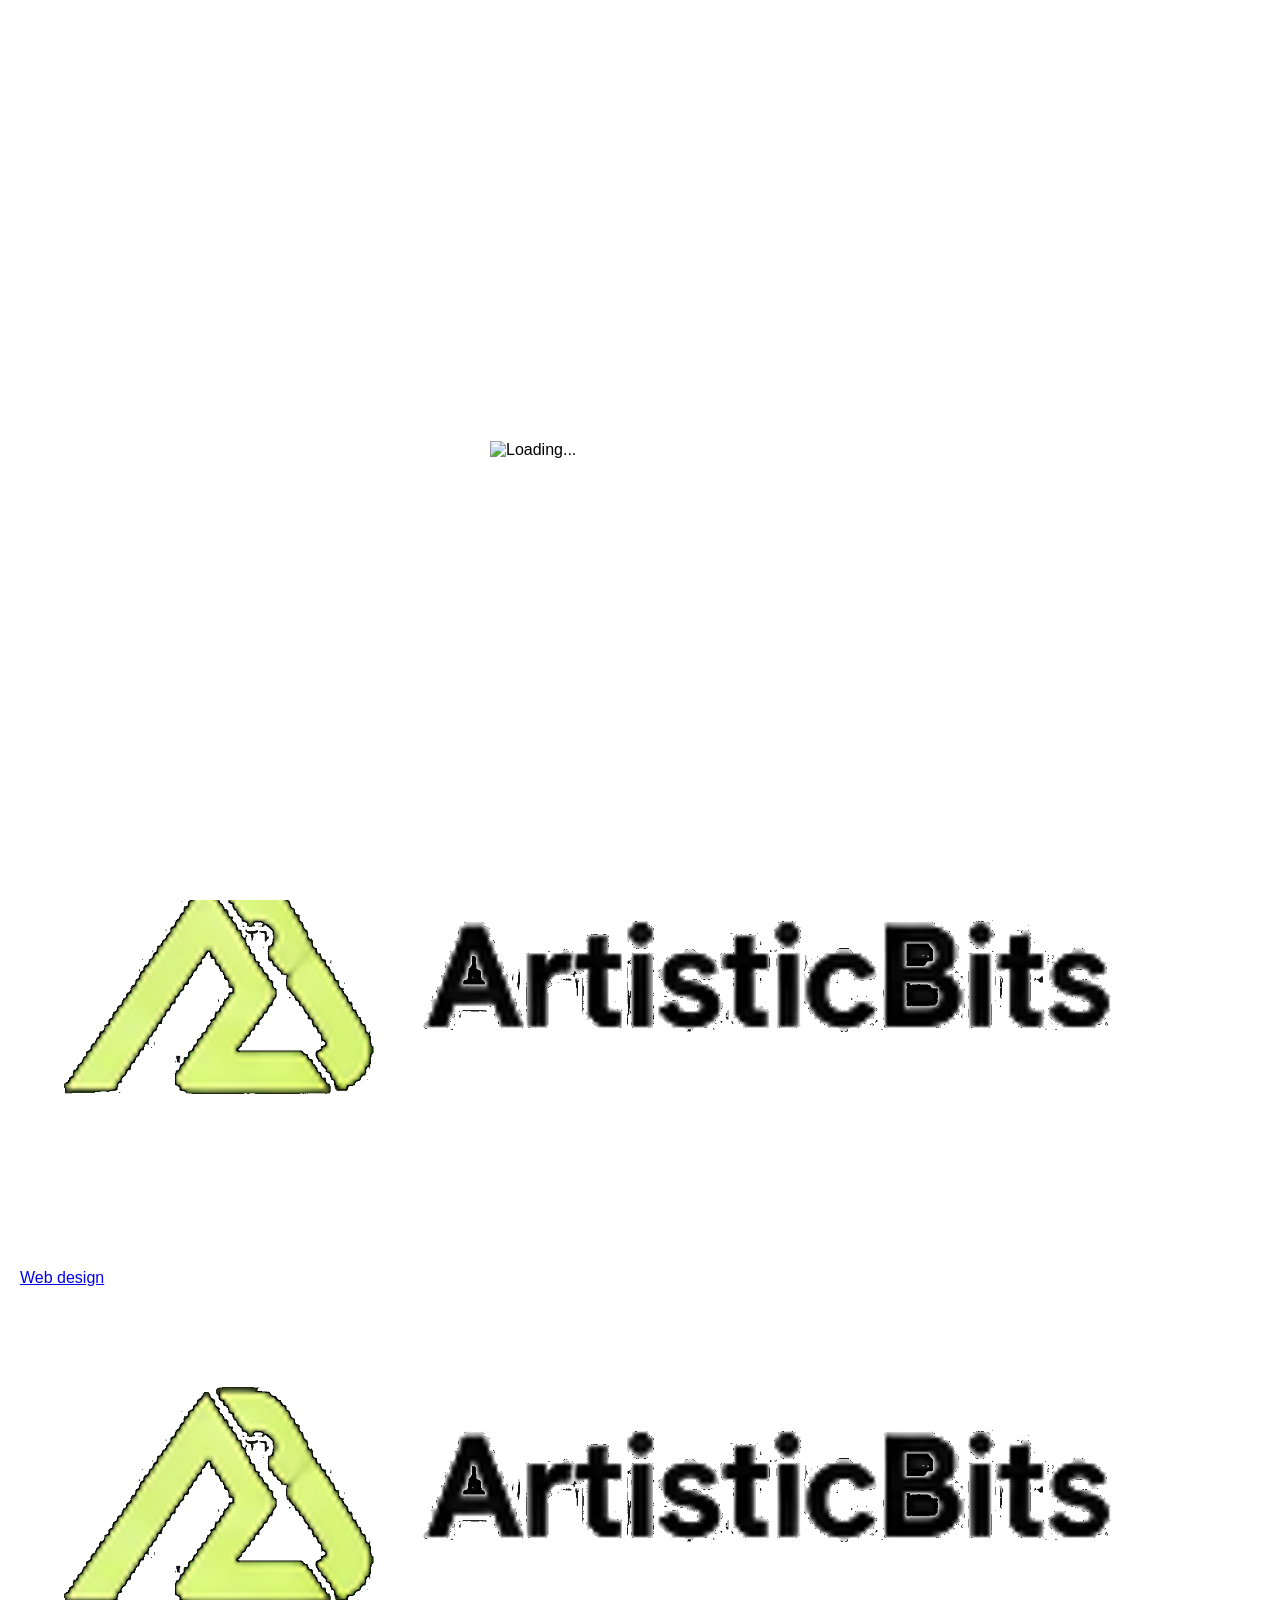
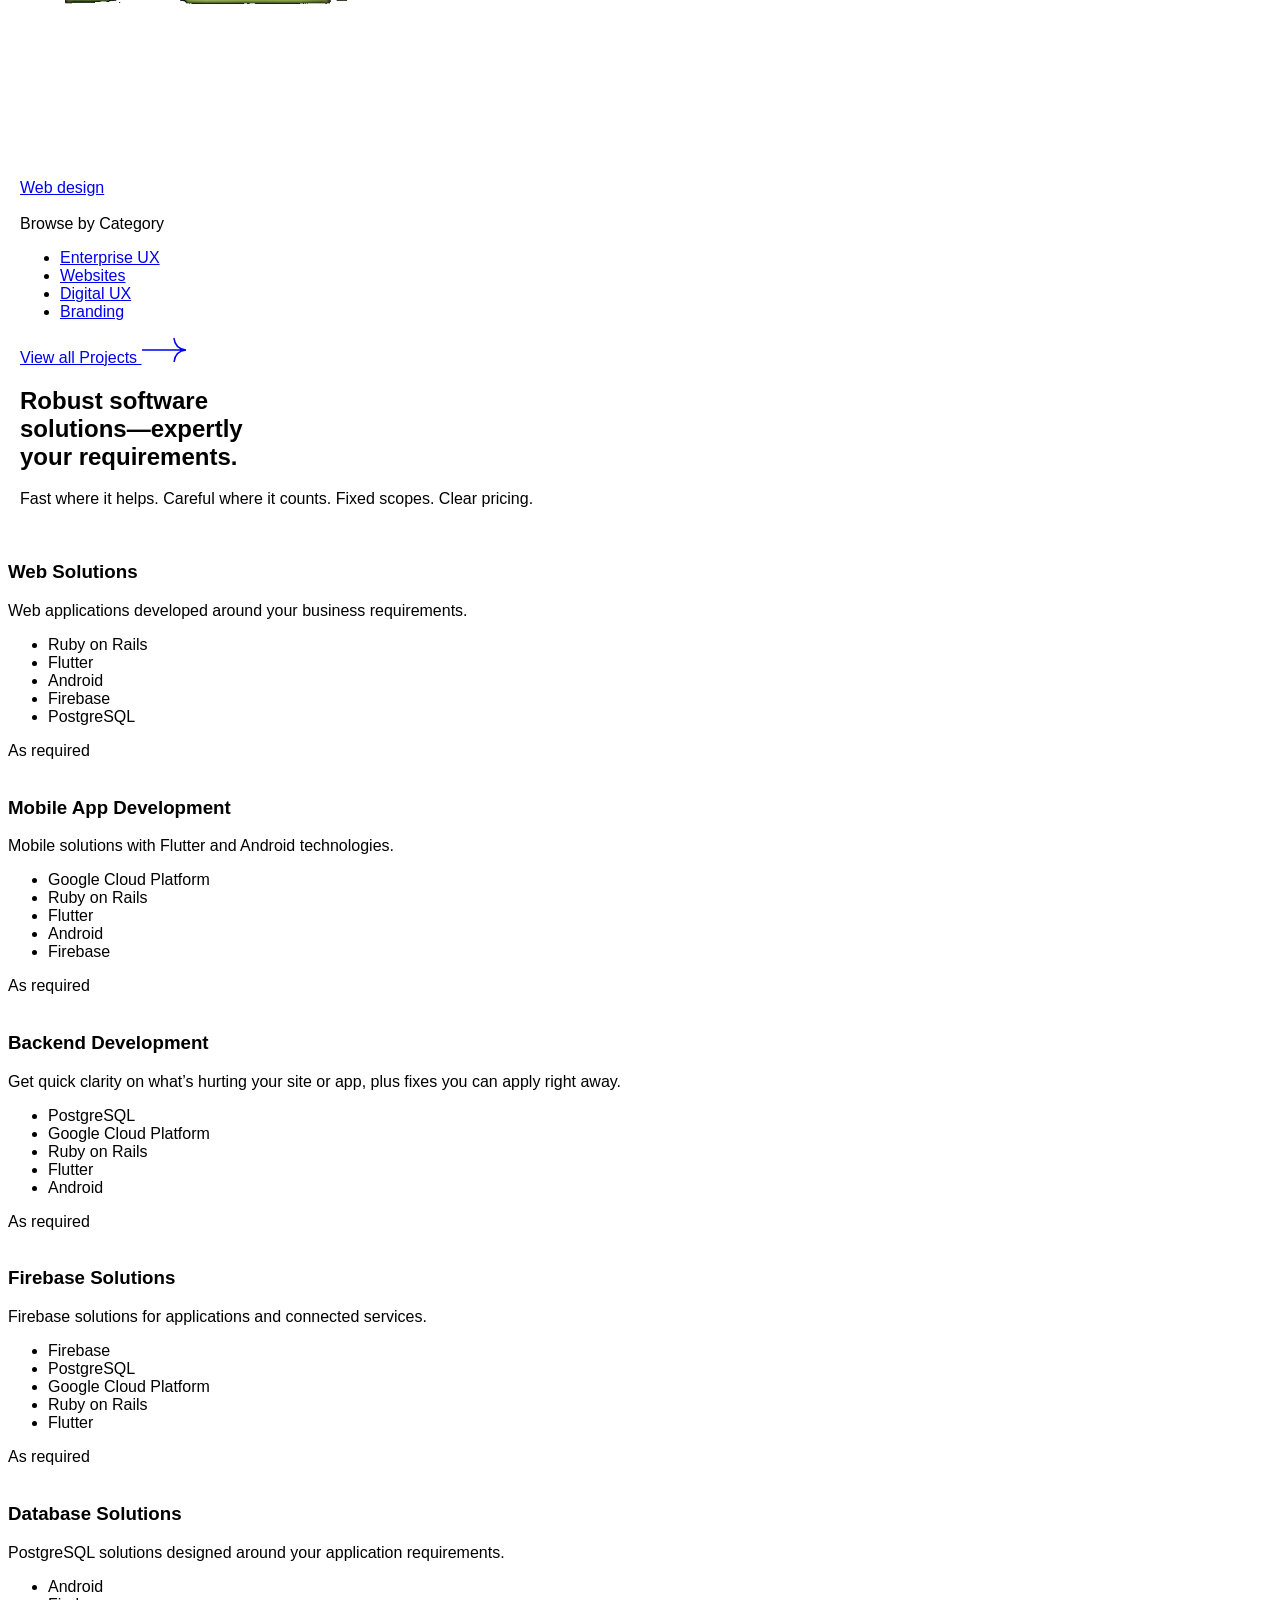
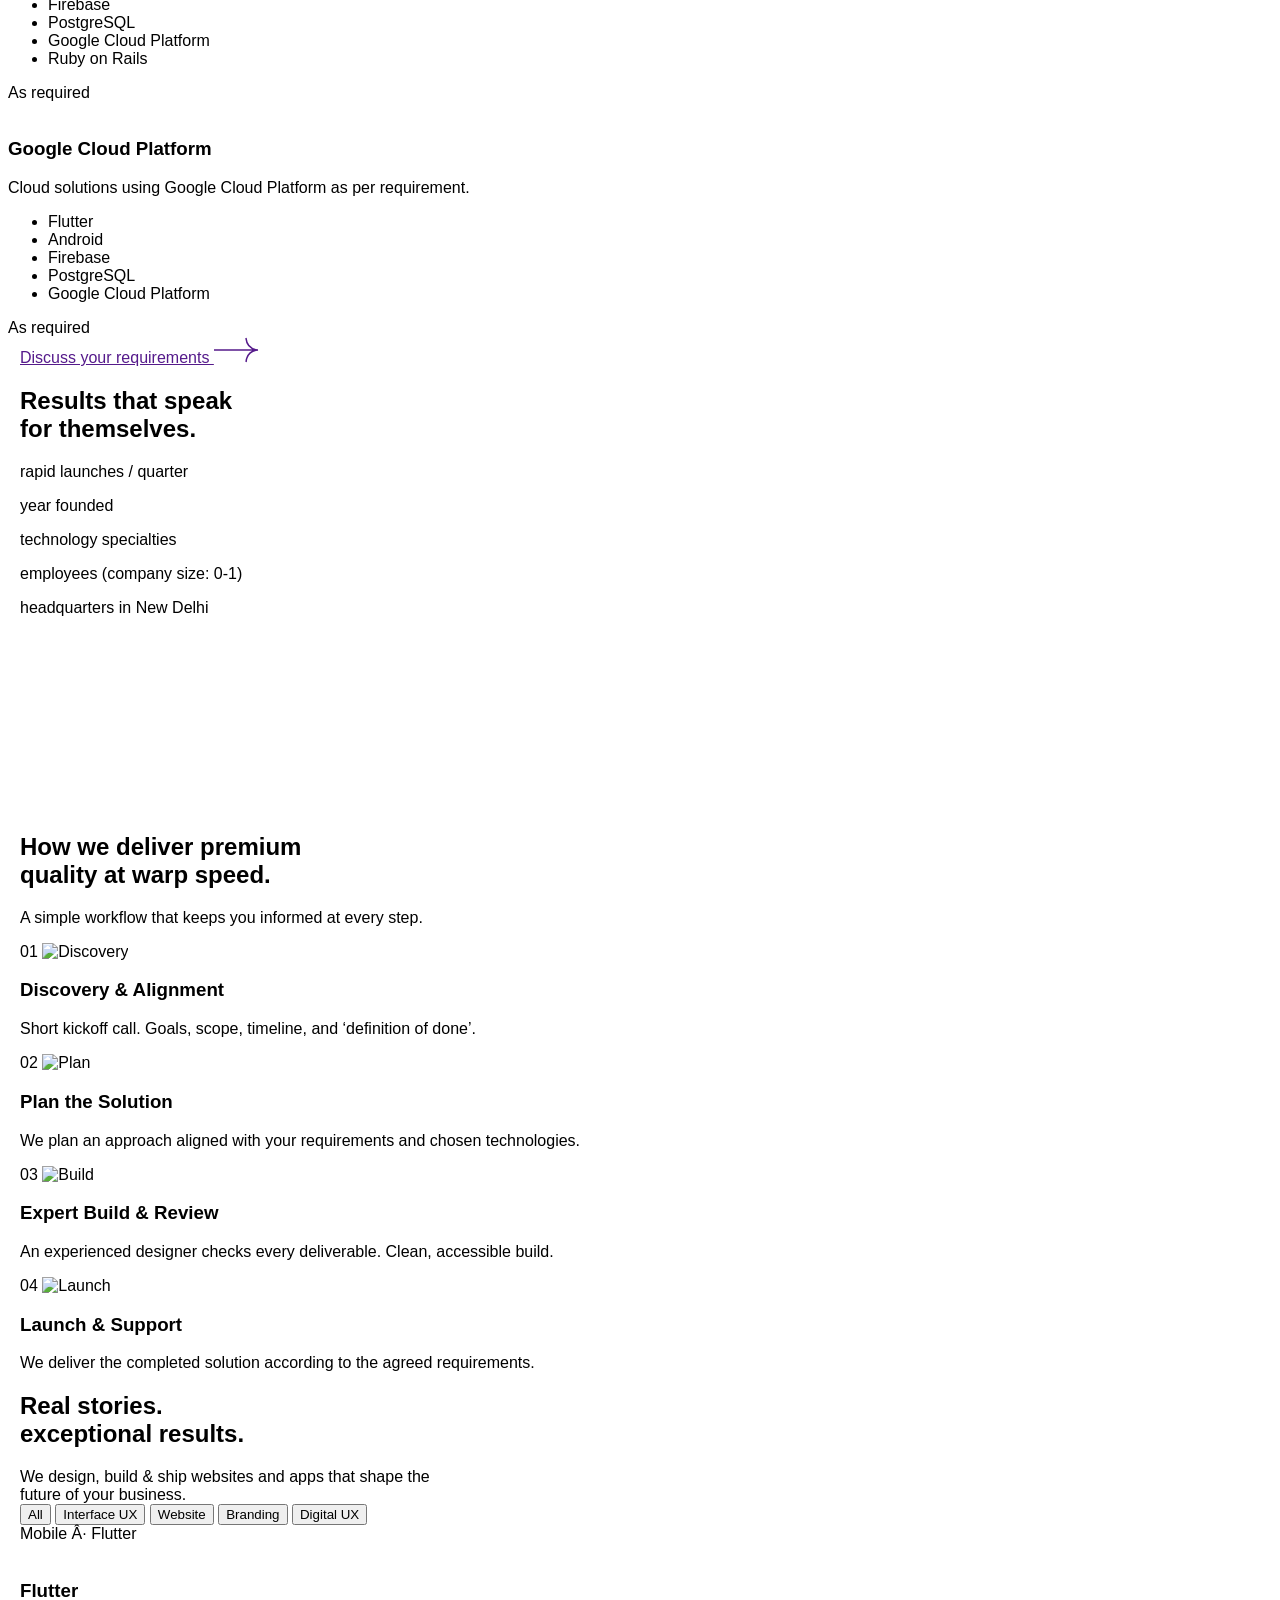
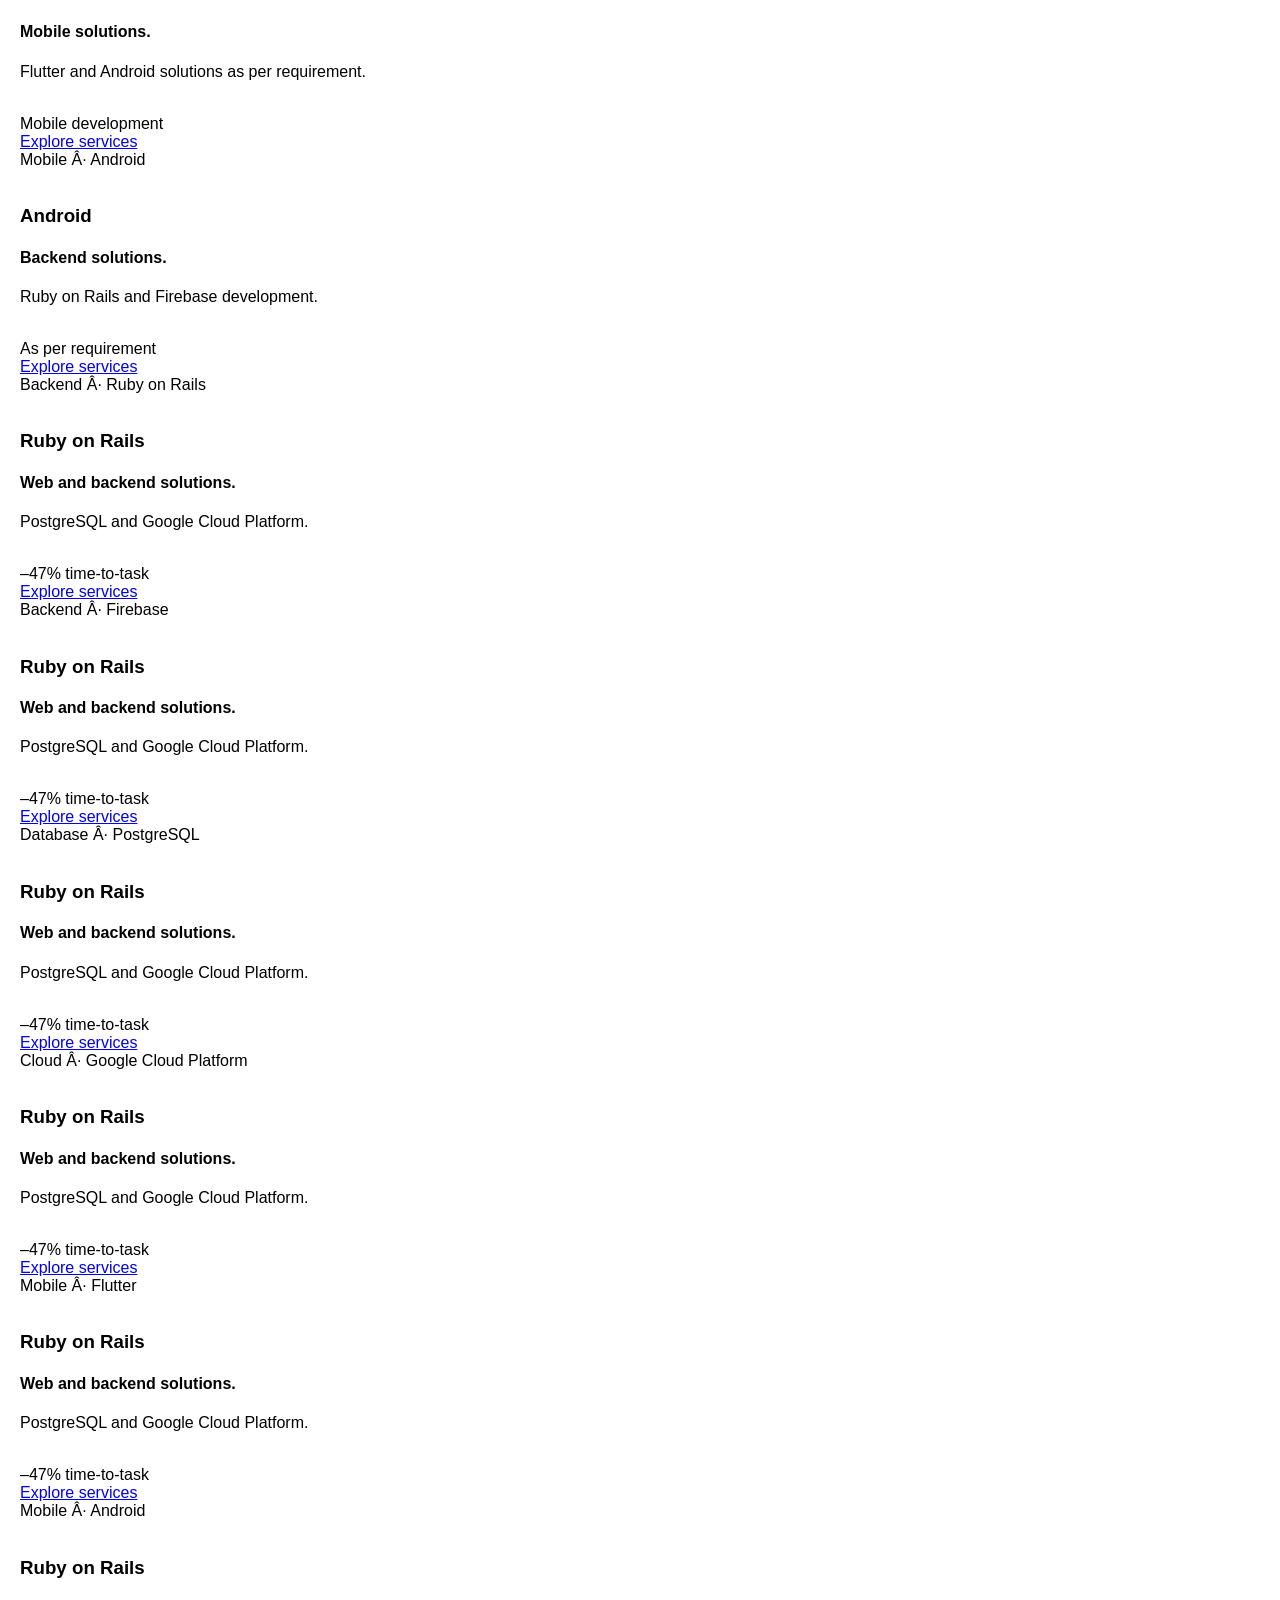
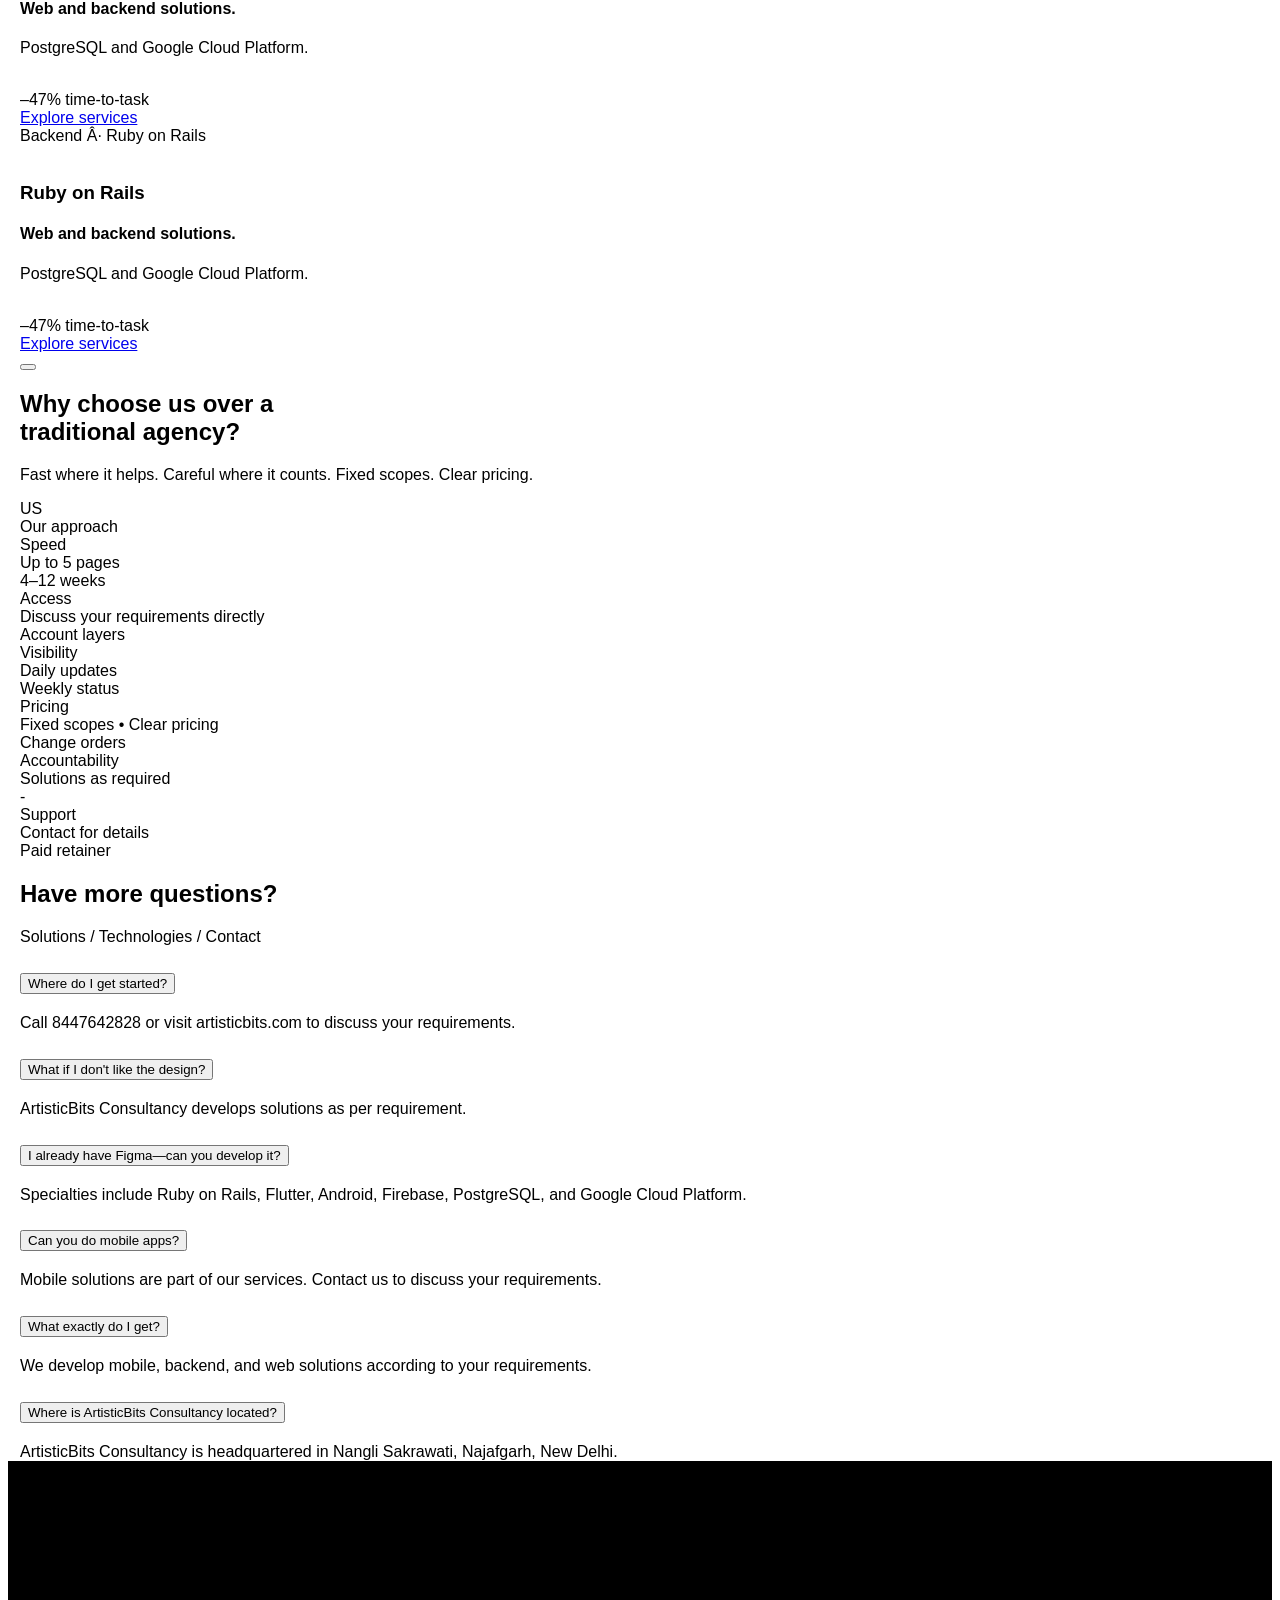
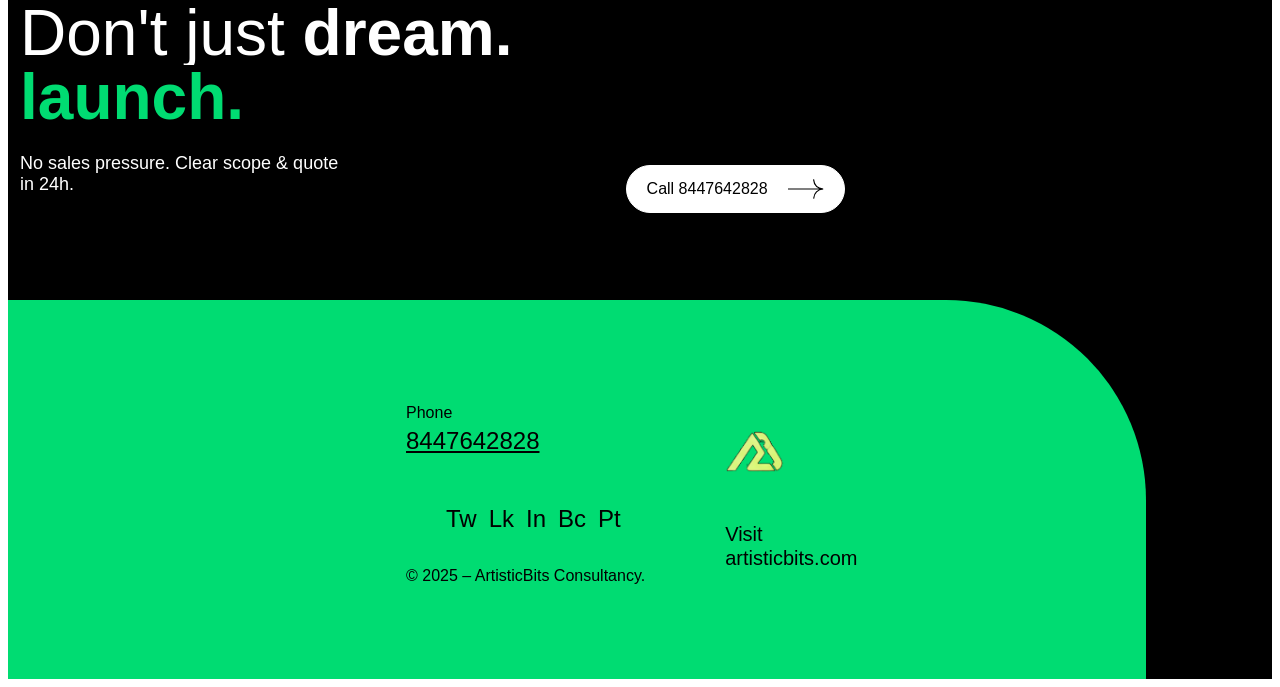
==== index.html @ 9a3ed8ca "Adapt site for ArtisticBits Consultancy" ====
<!doctype html>
<html lang="en">

<head>
    <meta charset="UTF-8">
    <meta http-equiv="X-UA-Compatible" content="IE=edge">
    <meta name="viewport" content="width=device-width, initial-scale=1.0">

    <title>ArtisticBits Consultancy</title>
    <link rel="icon" type="image/png" href="./assets/images/artisticbits-logo-transparent.png">

    <!-- Primary Meta Tags -->
    <meta name="title" content="ArtisticBits Consultancy">
    <meta name="description"
        content="ArtisticBits Consultancy develops mobile, backend, and web solutions as per requirement.">
    <meta name="keywords"
        content="ArtisticBits Consultancy, software development, Ruby on Rails, Flutter, Android, Firebase, PostgreSQL, Google Cloud Platform">
    <meta name="author" content="ArtisticBits Consultancy">
    <meta name="robots" content="index, follow">
    <meta name="language" content="English">

    <!-- Open Graph / Facebook -->
    <meta property="og:type" content="website">
    <!-- <meta property="og:url" content="https://artisticbits.com/"> -->
    <meta property="og:title" content="ArtisticBits Consultancy">
    <meta property="og:description"
        content="Mobile, backend, and web solutions as per requirement.">
    <!-- <meta property="og:image" content="https://artisticbits.com/og-image.jpg"> -->

    <!-- Twitter -->
    <meta property="twitter:card" content="summary_large_image">
    <!-- <meta property="twitter:url" content="https://artisticbits.com/"> -->
    <meta property="twitter:title" content="ArtisticBits Consultancy">
    <meta property="twitter:description"
        content="Mobile, backend, and web solutions as per requirement.">
    <!-- <meta property="twitter:image" content="https://artisticbits.com/og-image.jpg"> -->

    <!-- Favicon & Apple Touch Icon -->
    <link rel="apple-touch-icon" sizes="180x180" href="./assets/images/artisticbits-logo-transparent.png">

    <link rel="stylesheet" href="./assets/styles/bootstrap.min.css">
    <link rel="stylesheet" href="./assets/styles/owl.carousel.min.css">
    <link rel="stylesheet" href="./assets/styles/owl.theme.default.min.css">
    <link rel="stylesheet" href="./assets/styles/clash-grotesk.css">
    <link rel="stylesheet" href="./assets/styles/reset.css">
    <link rel="stylesheet" href="./assets/styles/layout.css">
    <link rel="stylesheet" href="./assets//styles/aos.css" />
    <link rel="stylesheet" href="./assets/styles/index.css">
</head>

<body class="index">
    <header class="site-header light-header">
        <nav class="navbar navbar-expand-lg">
            <div class="container">
                <a class="navbar-brand" href="./index.html">
                    <img src="./assets/images/artisticbits-logo-transparent.png" alt="ArtisticBits Consultancy" width="139" height="56" style="object-fit:contain;" />
                </a>
                <button class="navbar-toggler collapsed" type="button" data-bs-toggle="collapse"
                    data-bs-target="#navbarNav" aria-controls="navbarNav" aria-expanded="false"
                    aria-label="Toggle navigation">
                    <span></span>
                    <span></span>
                    <span></span>
                </button>
                <div class="collapse navbar-collapse justify-content-end" id="navbarNav">
                    <div>
                        <ul class="navbar-nav me-lg-3">
                            <li class="nav-item"><a class="nav-link" href="#work">Work</a></li>
                            <li class="nav-item"><a class="nav-link" href="#services">Services</a></li>
                            <li class="nav-item"><a class="nav-link" href="#process">Process</a></li>
                            <li class="nav-item"><a class="nav-link" href="#stories">Stories</a></li>
                            <li class="nav-item"><a class="nav-link" href="#connect">Connect</a></li>
                        </ul>
                        <a href="tel:8447642828" class="book-btn">Call 8447642828
                            intro</a>
                    </div>
                </div>
            </div>
        </nav>
    </header>
    <main>
        <section class="hero-section" data-theme="light">
            <div class="container">
                <div class="hero-wrapper">
                    <div class="hero-img">
                        <img src="./assets/images/hero-banner-img.svg" alt="">
                    </div>
                    <div class="hero-content">
                        <h1 class="hero-title">
                            <div class="hero-title-top-wrapper">
                                <div class="hero-title-top" data-aos="fade-up" data-aos-delay="0">Build your</div>
                            </div>
                            <div class="hero-title-middle-wrapper">
                                <div class="hero-title-middle" data-aos="fade-up" data-aos-delay="10">next digital solution—
                                </div>
                            </div>
                            <div class="hero-title-bottom-wrapper">
                                <div class="hero-title-bottom" data-aos="fade-up" data-aos-delay="20">with ArtisticBits.</div>
                            </div>
                        </h1>
                        <div class="hero-sub-content">
                            <p class="hero-description" data-aos="fade-up" data-aos-delay="30">We develop robust mobile, backend, and web solutions as per requirement.</p>
                            <div class="link-wrapper" data-aos="fade-up" data-aos-delay="40">
                                <a href="tel:8447642828" class="link-button">
                                    Call 8447642828
                                    <svg width="45" height="26" viewBox="0 0 45 26" fill="none"
                                        xmlns="http://www.w3.org/2000/svg">
                                        <path
                                            d="M0 13H44C32.3592 14.1892 32.1243 24.7405 32.0388 25M31.932 1C32.0175 1.25946 32.2524 11.8108 43.8932 13"
                                            stroke="currentColor" stroke-width="1.5" />
                                    </svg>
                                </a>
                                <a href="" class="link">Get a free UX audit</a>
                            </div>
                            <div class="detail-wrapper" data-aos="fade-up">Mobile solutions / Backend systems / Web applications</div>
                        </div>
                    </div>
                </div>
            </div>
        </section>
        <section class="project-wrapper-section" id="work" data-theme="dark">
            <div class="project-section">
                <div class="container">
                    <div class="project-title">
                        <div class="project-title-top-wrapper">
                            <div class="project-title-top" data-aos="fade-up" data-aos-delay="0">Explore our solutions/*
                            </div>
                        </div>
                    </div>
                    <div class="project-description">
                        <div class="project-description-wrapper">
                            <div class="project-description-top" data-aos="fade-up" data-aos-delay="20">Step into our
                                world of intuitive design<br /> and smart interactions</div>
                        </div>
                    </div>
                </div>
            </div>
            <div class="project-container-section">
                <div class="container">
                    <div class="portfolio-section">
                        <div class="portfolio-carousel">
                            <div class="portfolio-item">
                                <a href="hybiz.html" class="portfolio-link">
                                    <div class="item-header">
                                        <div class="item-logo">
                                            <img alt="" src="./assets/images/artisticbits-logo-transparent.png" />
                                        </div>
                                        <!-- <div class="description">Lorem Ipsum is simply dummy text of the printing and typesetting industry. Lorem Ipsum has been the industry's standard dummy text ever since the 1500s</div> -->
                                        <div class="item-type">
                                            <span>Web design</span>
                                        </div>
                                    </div>
                                    <img alt="" src="./assets/images/portfolio-1.png" />
                                </a>
                            </div>
                            <div class="portfolio-item">
                                <a href="hybiz.html" class="portfolio-link">
                                    <div class="item-header">
                                        <div class="item-logo">
                                            <img alt="" src="./assets/images/artisticbits-logo-transparent.png" />
                                        </div>
                                        <!-- <div class="description">Lorem Ipsum is simply dummy text of the printing and typesetting industry. Lorem Ipsum has been the industry's standard dummy text ever since the 1500s</div> -->
                                        <div class="item-type">
                                            <span>Web design</span>
                                        </div>
                                    </div>
                                    <img alt="" src="./assets/images/portfolio-2.png" />
                                </a>
                            </div>
                            <div class="portfolio-item">
                                <a href="hybiz.html" class="portfolio-link">
                                    <div class="item-header dark">
                                        <div class="item-logo">
                                            <img alt="" src="./assets/images/artisticbits-logo-transparent.png" />
                                        </div>
                                        <!-- <div class="description dark">Lorem Ipsum is simply dummy text of the printing and typesetting industry. Lorem Ipsum has been the industry's standard dummy text ever since the 1500s</div> -->
                                        <div class="item-type">
                                            <span class="dark">Web design</span>
                                        </div>
                                    </div>
                                    <img alt="" src="./assets/images/portfolio-3.png" />
                                </a>
                            </div>
                            <div class="portfolio-item">
                                <div class="category-wrapper">
                                    <div class="title">Browse by Category</div>
                                    <ul class="">
                                        <li><a href="./portfolio.html?category=enterpriseux">Enterprise UX</a></li>
                                        <li><a href="./portfolio.html?category=websites">Websites</a></li>
                                        <li><a href="./portfolio.html?category=digitalux">Digital UX</a></li>
                                        <li><a href="./portfolio.html?category=branding">Branding</a></li>
                                    </ul>
                                    <div class="btn-wrapper">
                                        <a href="./portfolio.html?category=all" class="see-all-btn">View all Projects
                                            <svg width="45" height="26" viewBox="0 0 45 26" fill="none"
                                                xmlns="http://www.w3.org/2000/svg">
                                                <path
                                                    d="M0 13H44C32.3592 14.1892 32.1243 24.7405 32.0388 25M31.932 1C32.0175 1.25946 32.2524 11.8108 43.8932 13"
                                                    stroke="currentColor" stroke-width="1.5" />
                                            </svg>
                                        </a>
                                    </div>
                                </div>
                            </div>
                        </div>
                    </div>
                </div>
            </div>
        </section>
        <section class="service-section" id="services" data-theme="light">
            <div class="container">
                <div class="title-block service-title">
                    <h2>
                        <div class="service-title-top-wrapper">
                            <div class="service-title-top" data-aos="fade-up" data-aos-delay="0">Robust software
                            </div>
                        </div>
                        <div class="service-title-middle-wrapper">
                            <div class="service-title-middle" data-aos="fade-up" data-aos-delay="10">solutions—expertly
                            </div>
                        </div>
                        <div class="service-title-bottom-wrapper">
                            <div class="service-title-bottom" data-aos="fade-up" data-aos-delay="20">your requirements.</div>
                        </div>
                    </h2>
                    <div class="service-title-description-wrapper">
                        <p class="service-title-description" data-aos="fade-up" data-aos-delay="30">
                            Fast where it helps. Careful where it counts. Fixed scopes. Clear pricing.
                        </p>
                    </div>
                </div>
            </div>
            <div class="services">
                <div class="owl-carousel service-carousel">
                    <div class="service-card">
                        <div class="icon">
                            <img alt="" src="./assets/images/icons/website-launch.png" />
                        </div>
                        <h3>Web Solutions</h3>
                        <p>Web applications developed around your business requirements.</p>
                        <div class="sercive-card-content">
                            <ul>
                                <li><span></span>Ruby on Rails</li>
                                <li><span></span>Flutter</li>
                                <li><span></span>Android</li>
                                <li><span></span>Firebase</li>
                                <li><span></span>PostgreSQL</li>
                            </ul>
                            <div class="price-wrapper">
                                <div class="price">As required</div>
                            </div>
                        </div>
                    </div>
                    <div class="service-card">
                        <div class="icon">
                            <img alt="" src="./assets/images/icons/clickable-prototype.png" />
                        </div>
                        <h3>Mobile App Development</h3>
                        <p>Mobile solutions with Flutter and Android technologies.</p>
                        <div class="sercive-card-content">
                            <ul>
                                <li><span></span>Google Cloud Platform</li>
                                <li><span></span>Ruby on Rails</li>
                                <li><span></span>Flutter</li>
                                <li><span></span>Android</li>
                                <li><span></span>Firebase</li>
                            </ul>
                            <div class="price-wrapper">
                                <div class="price">As required</div>
                            </div>
                        </div>
                    </div>
                    <div class="service-card">
                        <div class="icon">
                            <img alt="" src="./assets/images/icons/audit-fix.png" />
                        </div>
                        <h3>Backend Development</h3>
                        <p>Get quick clarity on what’s hurting your site or app, plus fixes you can apply right
                            away.</p>
                        <div class="sercive-card-content">
                            <ul>
                                <li><span></span>PostgreSQL</li>
                                <li><span></span>Google Cloud Platform</li>
                                <li><span></span>Ruby on Rails</li>
                                <li><span></span>Flutter</li>
                                <li><span></span>Android</li>
                            </ul>
                            <div class="price-wrapper">
                                <div class="price">As required</div>
                            </div>
                        </div>
                    </div>
                    <div class="service-card">
                        <div class="icon">
                            <img alt="" src="./assets/images/icons/brand-assest.png" />
                        </div>
                        <h3>Firebase Solutions</h3>
                        <p>Firebase solutions for applications and connected services.</p>
                        <div class="sercive-card-content">
                            <ul>
                                <li><span></span>Firebase</li>
                                <li><span></span>PostgreSQL</li>
                                <li><span></span>Google Cloud Platform</li>
                                <li><span></span>Ruby on Rails</li>
                                <li><span></span>Flutter</li>
                            </ul>
                            <div class="price-wrapper">
                                <div class="price">As required</div>
                            </div>
                        </div>
                    </div>
                    <div class="service-card">
                        <div class="icon">
                            <img alt="" src="./assets/images/icons/design-system.png" />
                        </div>
                        <h3>Database Solutions</h3>
                        <p>PostgreSQL solutions designed around your application requirements.</p>
                        <div class="sercive-card-content">
                            <ul>
                                <li><span></span>Android</li>
                                <li><span></span>Firebase</li>
                                <li><span></span>PostgreSQL</li>
                                <li><span></span>Google Cloud Platform</li>
                                <li><span></span>Ruby on Rails</li>
                            </ul>
                            <div class="price-wrapper">
                                <div class="price">As required</div>
                            </div>
                        </div>
                    </div>
                    <div class="service-card">
                        <div class="icon">
                            <img alt="" src="./assets/images/icons/wireframe-ux.png" />
                        </div>
                        <h3>Google Cloud Platform</h3>
                        <p>Cloud solutions using Google Cloud Platform as per requirement.</p>
                        <div class="sercive-card-content">
                            <ul>
                                <li><span></span>Flutter</li>
                                <li><span></span>Android</li>
                                <li><span></span>Firebase</li>
                                <li><span></span>PostgreSQL</li>
                                <li><span></span>Google Cloud Platform</li>
                            </ul>
                            <div class="price-wrapper">
                                <div class="price">As required</div>
                            </div>
                        </div>
                    </div>
                </div>
            </div>
            <div class="container">
                <div class="req-link-wrapper">
                    <a href="" class="req-btn">
                        Discuss your requirements
                        <svg width="45" height="26" viewBox="0 0 45 26" fill="none" xmlns="http://www.w3.org/2000/svg">
                            <path
                                d="M0 13H44C32.3592 14.1892 32.1243 24.7405 32.0388 25M31.932 1C32.0175 1.25946 32.2524 11.8108 43.8932 13"
                                stroke="currentColor" stroke-width="1.5" />
                        </svg>
                    </a>
                </div>
            </div>
        </section>
        <section class="method-section" id="process" data-theme="light">
            <div class="container">
                <div class="title-block method-title">
                    <h2>
                        <div class="method-title-top-wrapper">
                            <div class="method-title-top" data-aos="fade-up" data-aos-delay="0">Results that speak</div>
                        </div>
                        <div class="method-title-bottom-wrapper">
                            <div class="method-title-bottom" data-aos="fade-up" data-aos-delay="20">for themselves.
                            </div>
                        </div>
                    </h2>
                </div>
                <div class="stats">
                    <div class="stat-item">
                        <div class="number-wrapper" data-target="3"></div>
                        <p>rapid launches / quarter</p>
                    </div>
                    <div class="stat-item">
                        <div class="number-wrapper" data-target="2023"></div>
                        <p>year founded</p>
                    </div>
                    <div class="stat-item">
                        <div class="number-wrapper" data-target="6"></div>
                        <p>technology specialties</p>
                    </div>
                    <div class="stat-item">
                        <div class="number-wrapper" data-target="1"></div>
                        <p>employees (company size: 0-1)</p>
                    </div>
                    <div class="stat-item">
                        <div class="number-wrapper" data-target="0"></div>
                        <p>headquarters in New Delhi</p>
                    </div>
                </div>
            </div>
        </section>

        <section class="logo-section" data-theme="light">
            <div class="container">
                <div class="logo-carousel" id="logoViewport">
                    <div class="track" id="logoTrack">
                        <div class="logo-item">
                            <img src="./assets/images/logo-1.svg" alt="">
                        </div>
                        <div class="logo-item">
                            <img src="./assets/images/logo-2.svg" alt="">
                        </div>
                        <div class="logo-item">
                            <img src="./assets/images/logo-3.svg" alt="">
                        </div>
                        <div class="logo-item">
                            <img src="./assets/images/logo-4.svg" alt="">
                        </div>
                        <div class="logo-item">
                            <img src="./assets/images/logo-5.svg" alt="">
                        </div>
                        <div class="logo-item">
                            <img src="./assets/images/logo-1.svg" alt="">
                        </div>
                        <div class="logo-item">
                            <img src="./assets/images/logo-2.svg" alt="">
                        </div>
                        <div class="logo-item">
                            <img src="./assets/images/logo-3.svg" alt="">
                        </div>
                        <div class="logo-item">
                            <img src="./assets/images/logo-4.svg" alt="">
                        </div>
                        <div class="logo-item">
                            <img src="./assets/images/logo-5.svg" alt="">
                        </div>
                    </div>
                </div>
            </div>
        </section>
        <section class="workflow-section" id="stories" data-theme="light">
            <div class="container">
                <div class="title-block workflow-title">
                    <h2>
                        <div class="workflow-title-top-wrapper">
                            <div class="workflow-title-top" data-aos="fade-up" data-aos-delay="0">How we deliver premium
                            </div>
                        </div>
                        <div class="workflow-title-bottom-wrapper">
                            <div class="workflow-title-bottom" data-aos="fade-up" data-aos-delay="20">quality at warp
                                speed.</div>
                        </div>
                    </h2>
                    <div class="subtitle workflow-subtitle">
                        <p class="workflow-subtitle-wrapper" data-aos="fade-up" data-aos-delay="100">
                            A simple workflow that keeps you informed at every step.
                        </p>
                    </div>
                </div>
                <div class="workflow-cards">
                    <div class="workflow-card" data-aos="fade-up" data-aos-delay="0">
                        <span class="step">01</span>
                        <img src="./assets/images/flow-1.svg" alt="Discovery">
                        <h3>Discovery & Alignment</h3>
                        <p>Short kickoff call. Goals, scope, timeline, and ‘definition of done’.</p>
                    </div>
                    <div class="workflow-card" data-aos="fade-up" data-aos-delay="200">
                        <span class="step">02</span>
                        <img src="./assets/images/flow-2.svg" alt="Plan">
                        <h3>Plan the Solution</h3>
                        <p>We plan an approach aligned with your requirements and chosen technologies.</p>
                    </div>
                    <div class="workflow-card" data-aos="fade-up" data-aos-delay="400">
                        <span class="step">03</span>
                        <img src="./assets/images/flow-3.svg" alt="Build">
                        <h3>Expert Build & Review</h3>
                        <p>An experienced designer checks every deliverable. Clean, accessible build.</p>
                    </div>
                    <div class="workflow-card" data-aos="fade-up" data-aos-delay="600">
                        <span class="step">04</span>
                        <img src="./assets/images/flow-4.svg" alt="Launch">
                        <h3>Launch & Support</h3>
                        <p>We deliver the completed solution according to the agreed requirements.</p>
                    </div>
                </div>
            </div>
        </section>
        <section class="testimonial-section" data-theme="light">
            <div class="container">
                <div class="title-wrapper">
                    <div class="title-block testimonial-title">
                        <h2 class="title">
                            <div class="testimonial-title-top-wrapper">
                                <div class="testimonial-title-top" data-aos="fade-up" data-aos-delay="0">Real stories.
                                </div>
                            </div>
                            <div class="testimonial-title-bottom-wrapper">
                                <div class="testimonial-title-bottom" data-aos="fade-up" data-aos-delay="100">
                                    exceptional results.</div>
                            </div>
                        </h2>
                        <div class="subtitle">
                            <div class="testi-subtitle-top-wrapper">
                                <div class="testi-subtitle-top" data-aos="fade-up" data-aos-delay="200">We design, build
                                    & ship websites and apps that shape the
                                </div>
                            </div>
                            <div class="testi-subtitle-bottom-wrapper">
                                <div class="testi-subtitle-bottom" data-aos="fade-up" data-aos-delay="400">future of
                                    your business.</div>
                            </div>
                        </div>
                    </div>
                    <div class="filters" role="tablist" aria-label="Case filters" data-aos="fade-up"
                        data-aos-delay="600">
                        <button class="filter-btn active" data-filter="all">All</button>
                        <button class="filter-btn" data-filter="enterpriseUX">Interface UX</button>
                        <button class="filter-btn" data-filter="websites">Website</button>
                        <button class="filter-btn" data-filter="branding">Branding</button>
                        <button class="filter-btn" data-filter="digitalUX">Digital UX</button>
                    </div>
                </div>
                <div class="grid-wrapper">
                    <div class="card-wrap" id="cardWrap">
                        <div class="card-grid" id="cardGrid" data-aos="fade-up" data-aos-delay="0">
                            <div class="testi-card" data-category="websites">
                                <span class="tag">Mobile Â· Flutter</span>
                                <div class="author-name">
                                    <div class="author-img">
                                        <img src="./assets/images/user-1.png" alt="">
                                    </div>
                                    <h3>Flutter</h3>
                                </div>
                                <h4>Mobile solutions.</h4>
                                <p>Flutter and Android solutions as per requirement.</p>
                                <div class="testi-img">
                                    <img src="./assets/images/testi-1.svg" alt="">
                                </div>
                                <div class="det-wrapper">
                                    <div class="percent-tag">Mobile development</div>
                                    <a href="./hybiz.html" class="read-link">Explore services</a>
                                </div>
                            </div>
                            <div class="testi-card" data-category="enterpriseUX">
                                <span class="tag">Mobile Â· Android</span>
                                <div class="author-name">
                                    <div class="author-img">
                                        <img src="./assets/images/user-2.png" alt="">
                                    </div>
                                    <h3>Android</h3>
                                </div>
                                <h4>Backend solutions.</h4>
                                <p>Ruby on Rails and Firebase development.</p>
                                <div class="testi-img">
                                    <img src="./assets/images/testi-2.svg" alt="">
                                </div>
                                <div class="det-wrapper">
                                    <div class="percent-tag">As per requirement</div>
                                    <a href="./hybiz.html" class="read-link">Explore services</a>
                                </div>
                            </div>
                            <div class="testi-card" data-category="digitalUX">
                                <span class="tag">Backend Â· Ruby on Rails</span>
                                <div class="author-name">
                                    <div class="author-img">
                                        <img src="./assets/images/user-3.png" alt="">
                                    </div>
                                    <h3>Ruby on Rails</h3>
                                </div>
                                <h4>Web and backend solutions.</h4>
                                <p>PostgreSQL and Google Cloud Platform.</p>
                                <div class="testi-img">
                                    <img src="./assets/images/testi-3.svg" alt="">
                                </div>
                                <div class="det-wrapper">
                                    <div class="percent-tag">–47% time-to-task</div>
                                    <a href="./hybiz.html" class="read-link">Explore services</a>
                                </div>
                            </div>
                            <div class="testi-card more" data-category="branding">
                                <span class="tag">Backend Â· Firebase</span>
                                <div class="author-name">
                                    <div class="author-img">
                                        <img src="./assets/images/user-3.png" alt="">
                                    </div>
                                    <h3>Ruby on Rails</h3>
                                </div>
                                <h4>Web and backend solutions.</h4>
                                <p>PostgreSQL and Google Cloud Platform.</p>
                                <div class="testi-img">
                                    <img src="./assets/images/testi-4.svg" alt="">
                                </div>
                                <div class="det-wrapper">
                                    <div class="percent-tag">–47% time-to-task</div>
                                    <a href="./hybiz.html" class="read-link">Explore services</a>
                                </div>
                            </div>
                            <div class="testi-card more" data-category="websites">
                                <span class="tag">Database Â· PostgreSQL</span>
                                <div class="author-name">
                                    <div class="author-img">
                                        <img src="./assets/images/user-3.png" alt="">
                                    </div>
                                    <h3>Ruby on Rails</h3>
                                </div>
                                <h4>Web and backend solutions.</h4>
                                <p>PostgreSQL and Google Cloud Platform.</p>
                                <div class="testi-img">
                                    <img src="./assets/images/testi-5.svg" alt="">
                                </div>
                                <div class="det-wrapper">
                                    <div class="percent-tag">–47% time-to-task</div>
                                    <a href="./hybiz.html" class="read-link">Explore services</a>
                                </div>
                            </div>
                            <div class="testi-card more" data-category="branding">
                                <span class="tag">Cloud Â· Google Cloud Platform</span>
                                <div class="author-name">
                                    <div class="author-img">
                                        <img src="./assets/images/user-3.png" alt="">
                                    </div>
                                    <h3>Ruby on Rails</h3>
                                </div>
                                <h4>Web and backend solutions.</h4>
                                <p>PostgreSQL and Google Cloud Platform.</p>
                                <div class="testi-img">
                                    <img src="./assets/images/testi-6.svg" alt="">
                                </div>
                                <div class="det-wrapper">
                                    <div class="percent-tag">–47% time-to-task</div>
                                    <a href="./hybiz.html" class="read-link">Explore services</a>
                                </div>
                            </div>
                            <div class="testi-card more" data-category="enterpriseUX">
                                <span class="tag">Mobile Â· Flutter</span>
                                <div class="author-name">
                                    <div class="author-img">
                                        <img src="./assets/images/user-3.png" alt="">
                                    </div>
                                    <h3>Ruby on Rails</h3>
                                </div>
                                <h4>Web and backend solutions.</h4>
                                <p>PostgreSQL and Google Cloud Platform.</p>
                                <div class="testi-img">
                                    <img src="./assets/images/testi-7.svg" alt="">
                                </div>
                                <div class="det-wrapper">
                                    <div class="percent-tag">–47% time-to-task</div>
                                    <a href="./hybiz.html" class="read-link">Explore services</a>
                                </div>
                            </div>
                            <div class="testi-card more" data-category="digitalUX">
                                <span class="tag">Mobile Â· Android</span>
                                <div class="author-name">
                                    <div class="author-img">
                                        <img src="./assets/images/user-3.png" alt="">
                                    </div>
                                    <h3>Ruby on Rails</h3>
                                </div>
                                <h4>Web and backend solutions.</h4>
                                <p>PostgreSQL and Google Cloud Platform.</p>
                                <div class="testi-img">
                                    <img src="./assets/images/testi-8.svg" alt="">
                                </div>
                                <div class="det-wrapper">
                                    <div class="percent-tag">–47% time-to-task</div>
                                    <a href="./hybiz.html" class="read-link">Explore services</a>
                                </div>
                            </div>
                            <div class="testi-card more" data-category="enterpriseUX">
                                <span class="tag">Backend Â· Ruby on Rails</span>
                                <div class="author-name">
                                    <div class="author-img">
                                        <img src="./assets/images/user-3.png" alt="">
                                    </div>
                                    <h3>Ruby on Rails</h3>
                                </div>
                                <h4>Web and backend solutions.</h4>
                                <p>PostgreSQL and Google Cloud Platform.</p>
                                <div class="testi-img">
                                    <img src="./assets/images/testi-9.svg" alt="">
                                </div>
                                <div class="det-wrapper">
                                    <div class="percent-tag">–47% time-to-task</div>
                                    <a href="./hybiz.html" class="read-link">Explore services</a>
                                </div>
                            </div>
                        </div>
                    </div>
                    <div class="show-more">
                        <button id="toggle-cards" aria-expanded="false"></button>
                    </div>
                </div>
        </section>
        <section class="comparison-section" id="connect" data-theme="dark">
            <div class="container">
                <div class="title-block comparison-title">
                    <h2 class="title">
                        <div class="comparison-title-top-wrapper">
                            <div class="comparison-title-top" data-aos="fade-up" data-aos-delay="0">Why choose us over a
                            </div>
                        </div>
                        <div class="comparison-title-bottom-wrapper">
                            <div class="comparison-title-bottom" data-aos="fade-up" data-aos-delay="100">traditional
                                agency?</div>
                        </div>
                    </h2>
                    <div class="comparison-subtitle-wrapper">
                        <p class="subtitle comparison-subtitle" data-aos="fade-up" data-aos-delay="200">Fast where it
                            helps. Careful where it counts. Fixed
                            scopes. Clear pricing.
                        </p>
                    </div>
                </div>
                <div class="comparison-block">
                    <div class="comparison-table">
                        <div class="comparison-row comparison-header" data-aos="fade-right" data-aos-delay="0">
                            <div class="comparison-cell empty"></div>
                            <div class="comparison-cell">US</div>
                            <div class="comparison-cell">Our approach</div>
                        </div>
                        <div class="comparison-row" data-aos="fade-right" data-aos-delay="200">
                            <div class="comparison-cell">Speed</div>
                            <div class="comparison-cell">Up to 5 pages</div>
                            <div class="comparison-cell"><span>4–12 weeks</span></div>
                        </div>
                        <div class="comparison-row" data-aos="fade-right" data-aos-delay="400">
                            <div class="comparison-cell">Access</div>
                            <div class="comparison-cell">Discuss your requirements directly</div>
                            <div class="comparison-cell"><span>Account layers</span></div>
                        </div>
                        <div class="comparison-row" data-aos="fade-right" data-aos-delay="600">
                            <div class="comparison-cell">Visibility</div>
                            <div class="comparison-cell">Daily updates</div>
                            <div class="comparison-cell"><span>Weekly status</span></div>
                        </div>
                        <div class="comparison-row" data-aos="fade-right" data-aos-delay="800">
                            <div class="comparison-cell">Pricing</div>
                            <div class="comparison-cell">Fixed scopes • Clear pricing</div>
                            <div class="comparison-cell"><span>Change orders</span></div>
                        </div>
                        <div class="comparison-row" data-aos="fade-right" data-aos-delay="1000">
                            <div class="comparison-cell">Accountability</div>
                            <div class="comparison-cell">Solutions as required</div>
                            <div class="comparison-cell"><span>-</span></div>
                        </div>
                        <div class="comparison-row" data-aos="fade-right" data-aos-delay="1200">
                            <div class="comparison-cell">Support</div>
                            <div class="comparison-cell">Contact for details</div>
                            <div class="comparison-cell"><span>Paid retainer</span></div>
                        </div>
                    </div>
                </div>
            </div>
        </section>
        <section class="faq-section" data-theme="light">
            <div class="container">
                <div class="title-block faq-title">
                    <h2 class="title">
                        <div class="faq-title-wrapper">
                            <div class="faq-title-top" data-aos="fade-up" data-aos-delay="0">
                                Have more questions?
                            </div>
                        </div>
                    </h2>
                    <div class="faq-subtitle-wrapper">
                        <div class="faq-subtitle" data-aos="fade-up" data-aos-delay="100">
                            Solutions / Technologies / Contact
                        </div>
                    </div>
                </div>
                <div class="accordion" id="faqAccordion">
                    <div class="accordion-item" data-aos="fade-up" data-aos-delay="0">
                        <h2 class="accordion-header" id="headingOne">
                            <button class="accordion-button collapsed" type="button" data-bs-toggle="collapse"
                                data-bs-target="#collapseOne" aria-expanded="true" aria-controls="collapseOne">
                                Where do I get started?
                                <span class="icon"></span>
                            </button>
                        </h2>
                        <div id="collapseOne" class="accordion-collapse collapse" aria-labelledby="headingOne"
                            data-bs-parent="#faqAccordion">
                            <div class="accordion-body">Call 8447642828 or visit artisticbits.com to discuss your requirements.</div>
                        </div>
                    </div>
                    <div class="accordion-item" data-aos="fade-up" data-aos-delay="100">
                        <h2 class="accordion-header" id="headingTwo">
                            <button class="accordion-button collapsed" type="button" data-bs-toggle="collapse"
                                data-bs-target="#collapseTwo" aria-expanded="false" aria-controls="collapseTwo">
                                What if I don't like the design?
                                <span class="icon"></span>
                            </button>
                        </h2>
                        <div id="collapseTwo" class="accordion-collapse collapse" aria-labelledby="headingTwo"
                            data-bs-parent="#faqAccordion">
                            <div class="accordion-body">ArtisticBits Consultancy develops solutions as per requirement.</div>
                        </div>
                    </div>
                    <div class="accordion-item" data-aos="fade-up" data-aos-delay="200">
                        <h2 class="accordion-header" id="headingThree">
                            <button class="accordion-button collapsed" type="button" data-bs-toggle="collapse"
                                data-bs-target="#collapseThree" aria-expanded="false" aria-controls="collapseThree">
                                I already have Figma—can you develop it?
                                <span class="icon"></span>
                            </button>
                        </h2>
                        <div id="collapseThree" class="accordion-collapse collapse" aria-labelledby="headingThree"
                            data-bs-parent="#faqAccordion">
                            <div class="accordion-body">Specialties include Ruby on Rails, Flutter, Android, Firebase, PostgreSQL, and Google Cloud Platform.</div>
                        </div>
                    </div>
                    <div class="accordion-item" data-aos="fade-up" data-aos-delay="300">
                        <h2 class="accordion-header" id="headingFour">
                            <button class="accordion-button collapsed" type="button" data-bs-toggle="collapse"
                                data-bs-target="#collapseFour" aria-expanded="false" aria-controls="collapseFour">
                                Can you do mobile apps?
                                <span class="icon"></span>
                            </button>
                        </h2>
                        <div id="collapseFour" class="accordion-collapse collapse" aria-labelledby="headingFour"
                            data-bs-parent="#faqAccordion">
                            <div class="accordion-body">Mobile solutions are part of our services. Contact us to discuss your requirements.</div>
                        </div>
                    </div>
                    <div class="accordion-item" data-aos="fade-up" data-aos-delay="400">
                        <h2 class="accordion-header" id="headingFive">
                            <button class="accordion-button collapsed" type="button" data-bs-toggle="collapse"
                                data-bs-target="#collapseFive" aria-expanded="false" aria-controls="collapseFive">
                                What exactly do I get?
                                <span class="icon"></span>
                            </button>
                        </h2>
                        <div id="collapseFive" class="accordion-collapse collapse" aria-labelledby="headingFive"
                            data-bs-parent="#faqAccordion">
                            <div class="accordion-body">We develop mobile, backend, and web solutions according to your requirements.</div>
                        </div>
                    </div>
                    <div class="accordion-item" data-aos="fade-up" data-aos-delay="500">
                        <h2 class="accordion-header" id="headingSix">
                            <button class="accordion-button collapsed" type="button" data-bs-toggle="collapse"
                                data-bs-target="#collapseSix" aria-expanded="false" aria-controls="collapseSix">
                                Where is ArtisticBits Consultancy located?
                                <span class="icon"></span>
                            </button>
                        </h2>
                        <div id="collapseSix" class="accordion-collapse collapse" aria-labelledby="headingSix"
                            data-bs-parent="#faqAccordion">
                            <div class="accordion-body">ArtisticBits Consultancy is headquartered in Nangli Sakrawati, Najafgarh, New Delhi.</div>
                        </div>
                    </div>
                </div>
            </div>
        </section>
        <div class="custom-cursor">
            <svg class="cursor-icon" width="89" height="94" viewBox="0 0 89 94" fill="none"
                xmlns="http://www.w3.org/2000/svg"><image href="./assets/images/artisticbits-symbol.png" x="2" y="2" width="85" height="90" preserveAspectRatio="xMidYMid meet" /></svg>
            <span class="cursor-text" aria-hidden="true"></span>
        </div>
    </main>
    <footer class="site-footer" data-theme="dark">
        <div class="container">
            <div class="footer-top">
                <div class="title-block footer-title">
                    <h2 class="title">
                        <div class="footer-title-top-wrapper">
                            <div class="footer-title-top" data-aos="fade-up" data-aos-delay="0">Don't just
                                <span>dream.</span>
                            </div>
                        </div>
                        <div class="footer-title-bottom-wrapper">
                            <div class="footer-title-bottom" data-aos="fade-up" data-aos-delay="100">launch.</div>
                        </div>
                    </h2>
                    <div class="footer-subtitle-wrapper">
                        <p class="footer-subtitle" data-aos="fade-up" data-aos-delay="200">No sales pressure. Clear
                            scope &amp; quote in 24h.</p>
                    </div>
                </div>
                <div class="footer-cta" data-aos="fade-up" data-aos-delay="300">
                    <a href="tel:8447642828" class="footer-cta-btn">
                        Call 8447642828
                        <svg width="45" height="26" viewBox="0 0 45 26" fill="none" xmlns="http://www.w3.org/2000/svg">
                            <path
                                d="M0 13H44C32.3592 14.1892 32.1243 24.7405 32.0388 25M31.932 1C32.0175 1.25946 32.2524 11.8108 43.8932 13"
                                stroke="currentColor" stroke-width="1.5"></path>
                        </svg>
                    </a>
                </div>
            </div>
        </div>
        <div class="footer-bottom">
            <div class="container">
                <div class="footer-bottom-content">
                    <div class="footer-right">
                        <img src="./assets/images/artisticbits-symbol.png" alt="ArtisticBits symbol" class="logo" />
                        <p>Visit artisticbits.com</p>
                    </div>
                    <div class="footer-left">
                        <p class="label">Phone</p>
                        <a href="tel:8447642828" class="email">8447642828</a>
                        <ul class="social">
                            <li><a href="#">Tw</a></li>
                            <li><a href="#">Lk</a></li>
                            <li><a href="#">In</a></li>
                            <li><a href="#">Bc</a></li>
                            <li><a href="#">Pt</a></li>
                        </ul>
                        <p class="label">© 2025 – ArtisticBits Consultancy.</p>
                    </div>
                </div>
            </div>
        </div>
    </footer>
    <div id="siteLoader" class="site-loader">
        <img src="./assets/images/loader/logo.gif" alt="Loading..." />
    </div>
    <script src="./assets/js/jquery.min.js"></script>
    <script src="./assets/js/bootstrap.bundle.min.js"></script>
    <script src="./assets/js/gsap.min.js"></script>
    <script src="./assets/js/ScrollTrigger.min.js"></script>
    <script src="./assets/js/ags-gsap.js" defer></script>
    <script src="./assets/js/owl.carousel.min.js"></script>
    <script src="./assets//js/aos.js"></script>
    <script src="./assets/js/layout.js" defer></script>
    <script src="./assets/js/index.js" defer></script>
</body>

</html>
---- assets/styles/layout.css ----
body {
  color: #000000;
  background-color: #ffffff;
  font-family: "ClashGrotesk", sans-serif;
  font-weight: 400;
  cursor: none;
  padding-top: 80px;
}
body.index {
  padding-top: 0;
}
body.no-scroll {
  overflow: hidden;
  height: 100vh;
}

img {
  max-width: 100%;
}

a,
button {
  cursor: pointer !important;
}

.container {
  padding-left: 30px;
  padding-right: 30px;
}
@media (min-width: 992px) {
  .container {
    padding-left: 12px;
    padding-right: 12px;
  }
}
@media (min-width: 1600px) {
  .container {
    max-width: 1470px;
  }
}

.site-header {
  position: fixed;
  top: 0;
  left: 0;
  width: 100%;
  background: linear-gradient(180deg, rgb(255, 255, 255) 0%, rgba(255, 255, 255, 0) 100%);
  z-index: 999;
  transition: all 0.3s ease-in-out;
  backdrop-filter: blur(12px) saturate(180%);
  -webkit-backdrop-filter: blur(12px) saturate(180%);
}
.site-header.expanded {
  bottom: 0;
}
.site-header.scrolled {
  background-color: transparent;
  box-shadow: 0 0 2px 0 rgba(175, 175, 175, 0.5);
}
.site-header.scrolled .navbar {
  padding: 5px 0;
}
@media (min-width: 992px) {
  .site-header.scrolled .navbar {
    height: 70px;
    box-shadow: none;
  }
}
.site-header.light-header {
  background: linear-gradient(180deg, rgb(255, 255, 255) 0%, rgba(255, 255, 255, 0) 100%);
  color: #000;
}
.site-header.dark-header {
  background: linear-gradient(180deg, rgb(0, 0, 0) 0%, rgba(0, 0, 0, 0) 100%);
  color: #fff;
}
.site-header.dark-header .navbar .navbar-nav .nav-link {
  color: #ffffff;
}
.site-header.dark-header .navbar .navbar-brand {
  color: #ffffff;
}
.site-header.dark-header .navbar-toggler span {
  background-color: #ffffff;
}
.site-header.dark-header .book-btn {
  border-color: #ffffff;
  color: #ffffff;
  background-color: transparent;
}
.site-header.dark-header .book-btn::before {
  background: #ffffff;
}
.site-header.dark-header .book-btn:hover {
  color: #000000;
}
.site-header .navbar-toggler {
  padding: 0;
  border-radius: 0;
  border: 0;
}
.site-header .navbar {
  padding: 10px 0;
  transition: all 0.3s ease-in-out;
}
@media (min-width: 992px) {
  .site-header .navbar {
    height: 80px;
  }
}
.site-header .navbar .navbar-brand {
  padding: 0;
  color: #000000;
  transition: all 0.3s ease-in-out;
}
.site-header .navbar .navbar-collapse {
  width: 100%;
  padding: 20px 0;
}
@media (min-width: 992px) {
  .site-header .navbar .navbar-collapse {
    position: initial;
    width: initial;
    box-shadow: none;
    padding: 0;
    background-color: transparent;
  }
}
@media (min-width: 576px) {
  .site-header .navbar .navbar-collapse > div {
    max-width: 540px;
    margin: auto;
  }
}
@media (min-width: 768px) {
  .site-header .navbar .navbar-collapse > div {
    max-width: 720px;
  }
}
@media (min-width: 992px) {
  .site-header .navbar .navbar-collapse > div {
    max-width: initial;
    margin: 0;
    display: flex;
    align-items: center;
    flex-basis: auto;
    padding: 0 12px;
  }
}
.site-header .navbar .navbar-nav .nav-link {
  font-size: 1rem;
  color: #000000;
  font-weight: 500;
  line-height: 1;
  transition: all 0.3s ease-in-out;
  display: inline-block;
}
@media (min-width: 992px) {
  .site-header .navbar .navbar-nav .nav-link {
    margin: 0 16px;
  }
}
@media (min-width: 1200px) {
  .site-header .navbar .navbar-nav .nav-link {
    margin: 0 25px;
  }
}
.site-header .navbar .navbar-nav .nav-link:hover {
  transform: scale(1.05);
}
.site-header .book-btn {
  position: relative;
  display: inline-block;
  padding: 10px 20px;
  border: 1px solid #000000;
  border-radius: 50px;
  background: #ffffff;
  color: #000000;
  font-size: 16px;
  font-weight: 500;
  line-height: 1;
  overflow: hidden;
  z-index: 1;
  text-decoration: none;
  transition: color 0.3s ease;
  margin-top: 10px;
}
@media (min-width: 992px) {
  .site-header .book-btn {
    margin: 0;
  }
}
.site-header .book-btn::before {
  content: "";
  position: absolute;
  bottom: -10px;
  left: 50%;
  width: 20px;
  height: 20px;
  background: #000000;
  border-radius: 50%;
  transform: translateX(-50%) scale(0);
  transition: transform 0.3s ease-in-out;
  z-index: -1;
}
.site-header .book-btn:hover {
  color: #ffffff;
}
.site-header .book-btn:hover::before {
  transform: translateX(-50%) scale(20);
}

.site-footer {
  background: #000000 url("../images/background/footer-bg.png") no-repeat scroll top right;
  background-size: cover;
}
.site-footer .footer-top {
  color: #ffffff;
  padding: 7% 0;
  display: flex;
  flex-direction: column;
  align-items: flex-start;
  flex-wrap: wrap;
  gap: 24px;
}
@media (min-width: 768px) {
  .site-footer .footer-top {
    flex-direction: row;
    align-items: flex-end;
    gap: 60px;
  }
}
@media (min-width: 1400px) {
  .site-footer .footer-top {
    padding: 120px 0;
  }
}
@media (min-width: 768px) {
  .site-footer .footer-top .title-block {
    width: 50%;
  }
}
@media (min-width: 1200px) {
  .site-footer .footer-top .title-block {
    width: 44%;
  }
}
@media (min-width: 1400px) {
  .site-footer .footer-top .title-block {
    width: 45%;
  }
}
.site-footer .footer-top .title-block .title {
  font-size: 32px;
  line-height: 1;
  font-weight: 400;
  margin-bottom: 24px;
}
@media (min-width: 576px) {
  .site-footer .footer-top .title-block .title {
    font-size: 48px;
  }
}
@media (min-width: 768px) {
  .site-footer .footer-top .title-block .title {
    font-size: 40px;
  }
}
@media (min-width: 992px) {
  .site-footer .footer-top .title-block .title {
    font-size: 52px;
  }
}
@media (min-width: 1200px) {
  .site-footer .footer-top .title-block .title {
    font-size: 64px;
  }
}
@media (min-width: 1400px) {
  .site-footer .footer-top .title-block .title {
    font-size: 72px;
  }
}
@media (min-width: 1600px) {
  .site-footer .footer-top .title-block .title {
    font-size: 80px;
  }
}
.site-footer .footer-top .title-block .title span {
  font-weight: 600;
}
.site-footer .footer-top .title-block .title .footer-title-bottom {
  color: #00dc72;
  font-weight: 600;
}
.site-footer .footer-top .title-block .footer-subtitle {
  font-size: 16px;
}
@media (min-width: 768px) {
  .site-footer .footer-top .title-block .footer-subtitle {
    width: 65%;
  }
}
@media (min-width: 992px) {
  .site-footer .footer-top .title-block .footer-subtitle {
    font-size: 18px;
    width: 60%;
  }
}
@media (min-width: 1400px) {
  .site-footer .footer-top .title-block .footer-subtitle {
    font-size: 24px;
    width: 65%;
  }
}
.site-footer .footer-bottom {
  position: relative;
  padding: 7% 0;
}
@media (min-width: 1400px) {
  .site-footer .footer-bottom {
    padding: 120px 0;
  }
}
.site-footer .footer-bottom:after {
  position: absolute;
  content: "";
  background: #00dc72;
  width: 90%;
  height: 100%;
  left: 0;
  top: 0;
  border-top-right-radius: 130px;
}
@media (min-width: 768px) {
  .site-footer .footer-bottom:after {
    background: #00dc72 url("../images/background/footer-bg-img.svg") no-repeat left bottom;
    background-size: auto 40%;
    border-top-right-radius: 200px;
  }
}
@media (min-width: 992px) {
  .site-footer .footer-bottom:after {
    background-size: auto 60%;
  }
}
.site-footer .footer-bottom .footer-bottom-content {
  display: flex;
  flex-direction: column;
  flex-wrap: wrap;
  gap: 40px;
  position: relative;
  z-index: 1;
}
@media (min-width: 768px) {
  .site-footer .footer-bottom .footer-bottom-content {
    width: 70%;
    margin: auto;
    flex-direction: row;
    align-items: flex-end;
  }
}
@media (min-width: 992px) {
  .site-footer .footer-bottom .footer-bottom-content {
    width: 100%;
    justify-content: center;
  }
}
@media (min-width: 992px) {
  .site-footer .footer-bottom .footer-bottom-content {
    gap: 80px;
  }
}
@media (min-width: 768px) {
  .site-footer .footer-bottom .footer-bottom-content .footer-left {
    order: 1;
  }
}
.site-footer .footer-bottom .footer-bottom-content .footer-left .label {
  font-size: 14px;
  margin-bottom: 5px;
}
@media (min-width: 1200px) {
  .site-footer .footer-bottom .footer-bottom-content .footer-left .label {
    font-size: 16px;
  }
}
@media (min-width: 1400px) {
  .site-footer .footer-bottom .footer-bottom-content .footer-left .label {
    font-size: 20px;
    margin-bottom: 10px;
  }
}
.site-footer .footer-bottom .footer-bottom-content .footer-left .email {
  color: #000000;
  font-size: 20px;
  text-decoration: underline;
  display: inline-block;
  margin-bottom: 24px;
}
@media (min-width: 1200px) {
  .site-footer .footer-bottom .footer-bottom-content .footer-left .email {
    font-size: 24px;
    margin-bottom: 34px;
  }
}
@media (min-width: 1400px) {
  .site-footer .footer-bottom .footer-bottom-content .footer-left .email {
    font-size: 30px;
    margin-bottom: 50px;
  }
}
.site-footer .footer-bottom .footer-bottom-content .footer-left .social {
  display: flex;
  gap: 12px;
  margin-bottom: 24px;
}
@media (min-width: 1200px) {
  .site-footer .footer-bottom .footer-bottom-content .footer-left .social {
    margin-bottom: 34px;
  }
}
@media (min-width: 1400px) {
  .site-footer .footer-bottom .footer-bottom-content .footer-left .social {
    gap: 20px;
    margin-bottom: 50px;
  }
}
.site-footer .footer-bottom .footer-bottom-content .footer-left .social li {
  list-style: none;
}
.site-footer .footer-bottom .footer-bottom-content .footer-left .social li a {
  color: #000000;
  font-size: 20px;
  font-weight: 500;
  text-decoration: none;
  display: inline-block;
  transition: all 0.5s ease-in-out;
}
@media (min-width: 1200px) {
  .site-footer .footer-bottom .footer-bottom-content .footer-left .social li a {
    font-size: 24px;
  }
}
@media (min-width: 1400px) {
  .site-footer .footer-bottom .footer-bottom-content .footer-left .social li a {
    font-size: 30px;
  }
}
.site-footer .footer-bottom .footer-bottom-content .footer-left .social li a:hover {
  transform: scale(1.05);
}
@media (min-width: 768px) {
  .site-footer .footer-bottom .footer-bottom-content .footer-right {
    order: 2;
    width: 23%;
  }
}
@media (min-width: 992px) {
  .site-footer .footer-bottom .footer-bottom-content .footer-right {
    width: 12%;
  }
}
@media (min-width: 1400px) {
  .site-footer .footer-bottom .footer-bottom-content .footer-right {
    width: 14%;
  }
}
@media (min-width: 1400px) {
  .site-footer .footer-bottom .footer-bottom-content .footer-right {
    width: 15%;
  }
}
.site-footer .footer-bottom .footer-bottom-content .footer-right .logo {
  width: 40px;
  margin-bottom: 10px;
}
@media (min-width: 1200px) {
  .site-footer .footer-bottom .footer-bottom-content .footer-right .logo {
    width: 60px;
    margin-bottom: 24px;
  }
}
@media (min-width: 1600px) {
  .site-footer .footer-bottom .footer-bottom-content .footer-right .logo {
    width: 80px;
    margin-bottom: 34px;
  }
}
.site-footer .footer-bottom .footer-bottom-content .footer-right p {
  font-size: 16px;
  line-height: 20px;
}
@media (min-width: 1200px) {
  .site-footer .footer-bottom .footer-bottom-content .footer-right p {
    font-size: 20px;
    line-height: 24px;
  }
}
@media (min-width: 1400px) {
  .site-footer .footer-bottom .footer-bottom-content .footer-right p {
    font-size: 26px;
    line-height: 34px;
  }
}
@media (min-width: 1600px) {
  .site-footer .footer-bottom .footer-bottom-content .footer-right p {
    font-size: 32px;
    line-height: 40px;
  }
}

.footer-cta-btn {
  position: relative;
  display: flex;
  align-items: center;
  gap: 20px;
  padding: 10px 20px;
  border: 1px solid #ffffff;
  border-radius: 50px;
  background-color: #ffffff;
  color: #000000;
  font-size: 12px;
  font-weight: 500;
  line-height: 1;
  cursor: none;
  overflow: hidden;
  z-index: 1;
  text-decoration: none;
  transition: color 0.3s ease;
}
@media (min-width: 992px) {
  .footer-cta-btn {
    font-size: 16px;
  }
}
@media (min-width: 1400px) {
  .footer-cta-btn {
    padding: 20px 30px;
    font-size: 18px;
  }
}
.footer-cta-btn::before {
  content: "";
  position: absolute;
  bottom: -10px;
  left: 50%;
  width: 20px;
  height: 20px;
  background: #000000;
  border-radius: 50%;
  transform: translateX(-50%) scale(0);
  transition: transform 0.3s ease-in-out;
  z-index: -1;
}
.footer-cta-btn:hover {
  color: #ffffff;
  border-color: #000;
}
.footer-cta-btn:hover::before {
  transform: translateX(-50%) scale(25);
}
.footer-cta-btn svg {
  width: 24px;
}
@media (min-width: 1200px) {
  .footer-cta-btn svg {
    width: 36px;
  }
}
@media (min-width: 1600px) {
  .footer-cta-btn svg {
    width: 45px;
  }
}

.footer-title-top-wrapper,
.footer-title-bottom-wrapper {
  overflow: hidden;
  display: block;
}

.footer-title-top,
.footer-title-bottom {
  transform: translateY(0);
}

/* Base custom cursor */
.custom-cursor {
  position: fixed;
  top: 0;
  left: 0;
  width: 60px;
  height: 60px;
  border-radius: 50%;
  background: transparent;
  display: flex;
  justify-content: center;
  align-items: center;
  color: #000000;
  pointer-events: none;
  transform: translate(-50%, -50%) scale(0);
  transition: background-color 0.3s ease, transform 0.3s ease;
  z-index: 9999;
}
@media (min-width: 992px) {
  .custom-cursor {
    width: 80px;
    height: 80px;
  }
}
.custom-cursor.active {
  transform: translate(-50%, -50%) scale(1);
}
.custom-cursor svg {
  width: 50%;
}
.custom-cursor .cursor-text {
  display: none;
  font-size: 10px;
  font-weight: 500;
  text-align: center;
}
@media (min-width: 992px) {
  .custom-cursor .cursor-text {
    font-size: 12px;
  }
}
.custom-cursor.text-mode .cursor-icon {
  display: block;
}
.custom-cursor.text-mode .cursor-text {
  display: none;
}

.navbar-toggler {
  position: relative;
  width: 30px;
  height: 20px;
  display: flex;
  flex-direction: column;
  justify-content: space-between;
  border: none;
  background: transparent;
  padding: 0;
}
.navbar-toggler:focus {
  box-shadow: none;
}
.navbar-toggler span {
  display: block;
  height: 3px;
  width: 100%;
  background: #000;
  border-radius: 4px;
  transition: all 0.4s ease;
  transform-origin: center;
}
.navbar-toggler span:nth-child(1) {
  transform: rotate(45deg) translate(6px, 6px);
}
.navbar-toggler span:nth-child(2) {
  opacity: 0;
  transform: translateX(-20px);
}
.navbar-toggler span:nth-child(3) {
  transform: rotate(-45deg) translate(6px, -6px);
}
.navbar-toggler.collapsed span:nth-child(1) {
  transform: rotate(0deg) translate(0, 0);
}
.navbar-toggler.collapsed span:nth-child(2) {
  opacity: 1;
  transform: translateX(0);
}
.navbar-toggler.collapsed span:nth-child(3) {
  transform: rotate(0deg) translate(0, 0);
}

/* ===== Site Loader Styles ===== */
.site-loader {
  position: fixed;
  top: 0;
  left: 0;
  width: 100%;
  height: 100%;
  background-color: #ffffff; /* Change to match your theme */
  display: flex;
  align-items: center;
  justify-content: center;
  z-index: 9999;
  transition: opacity 0.5s ease, visibility 0.5s ease;
}
.site-loader.hidden {
  opacity: 0;
  visibility: hidden;
}
.site-loader img {
  width: 300px; /* adjust size as needed */
  height: auto;
}/*# sourceMappingURL=layout.css.map */
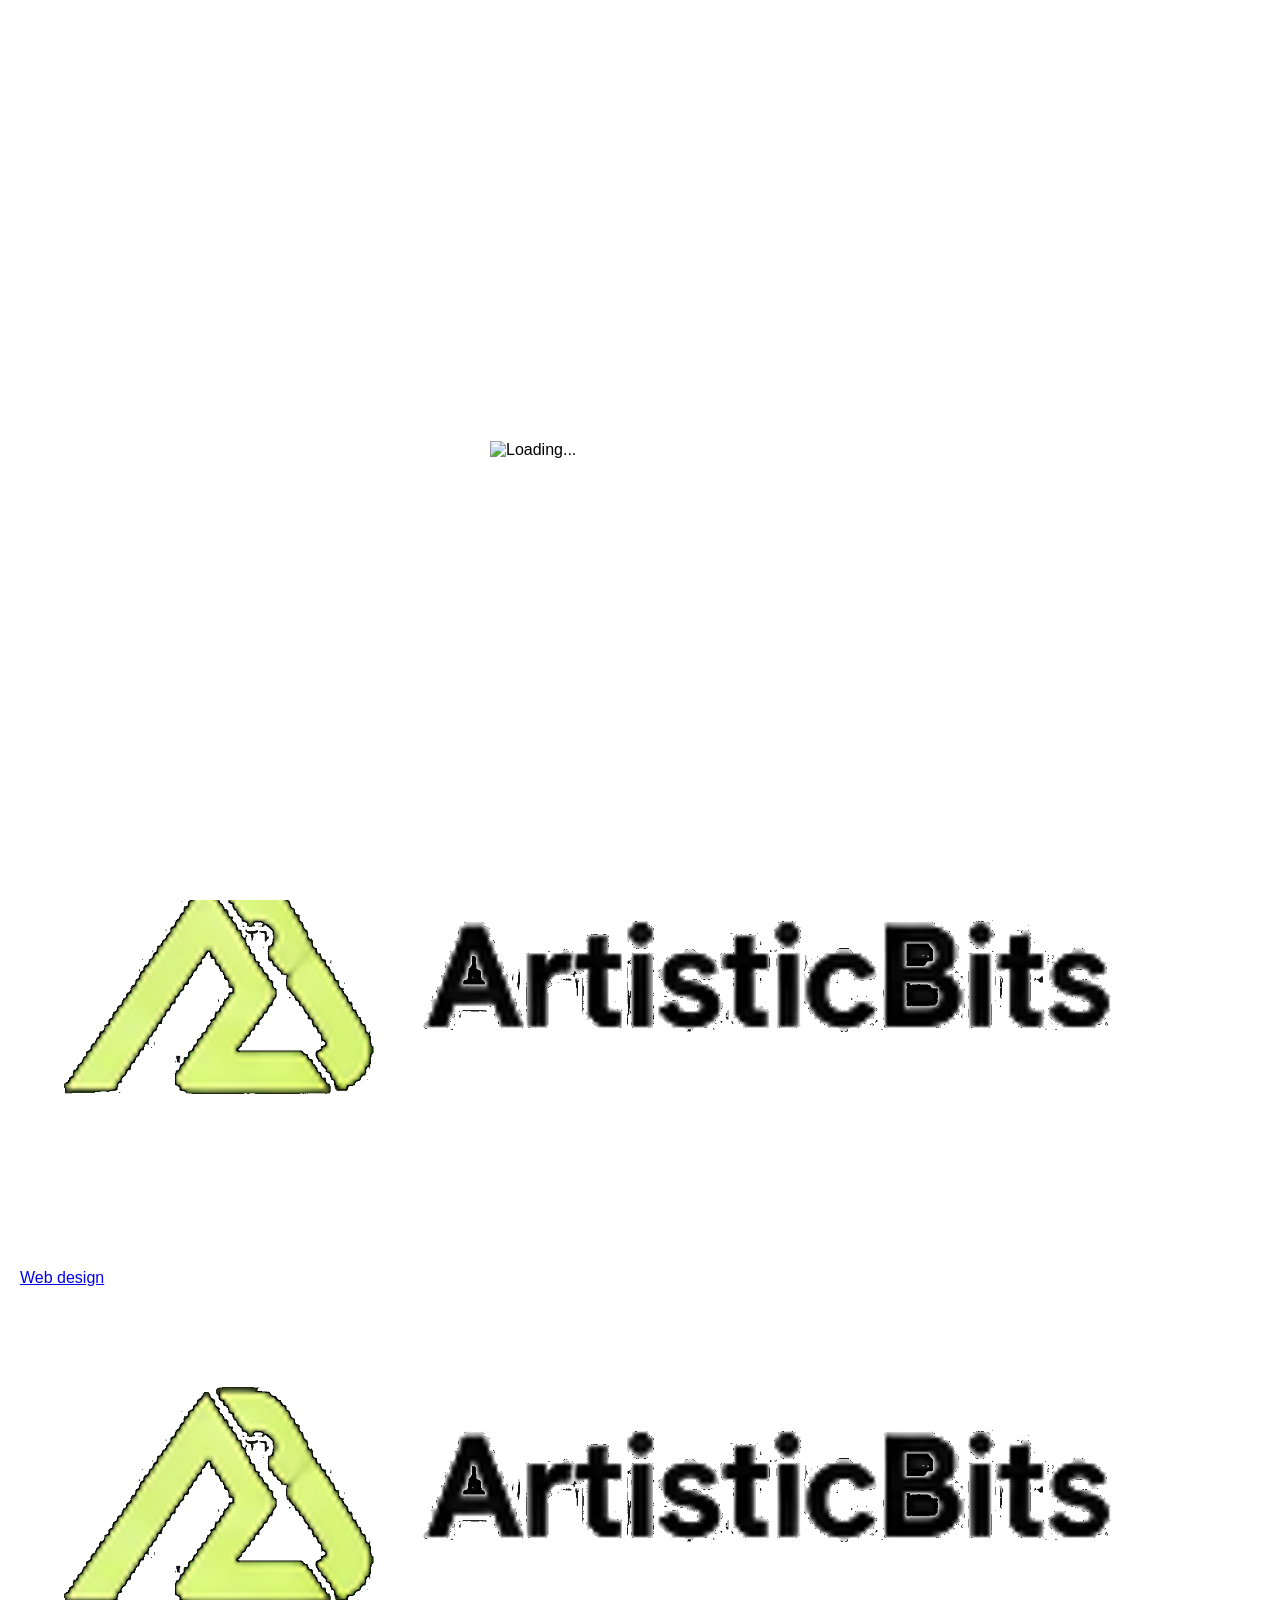
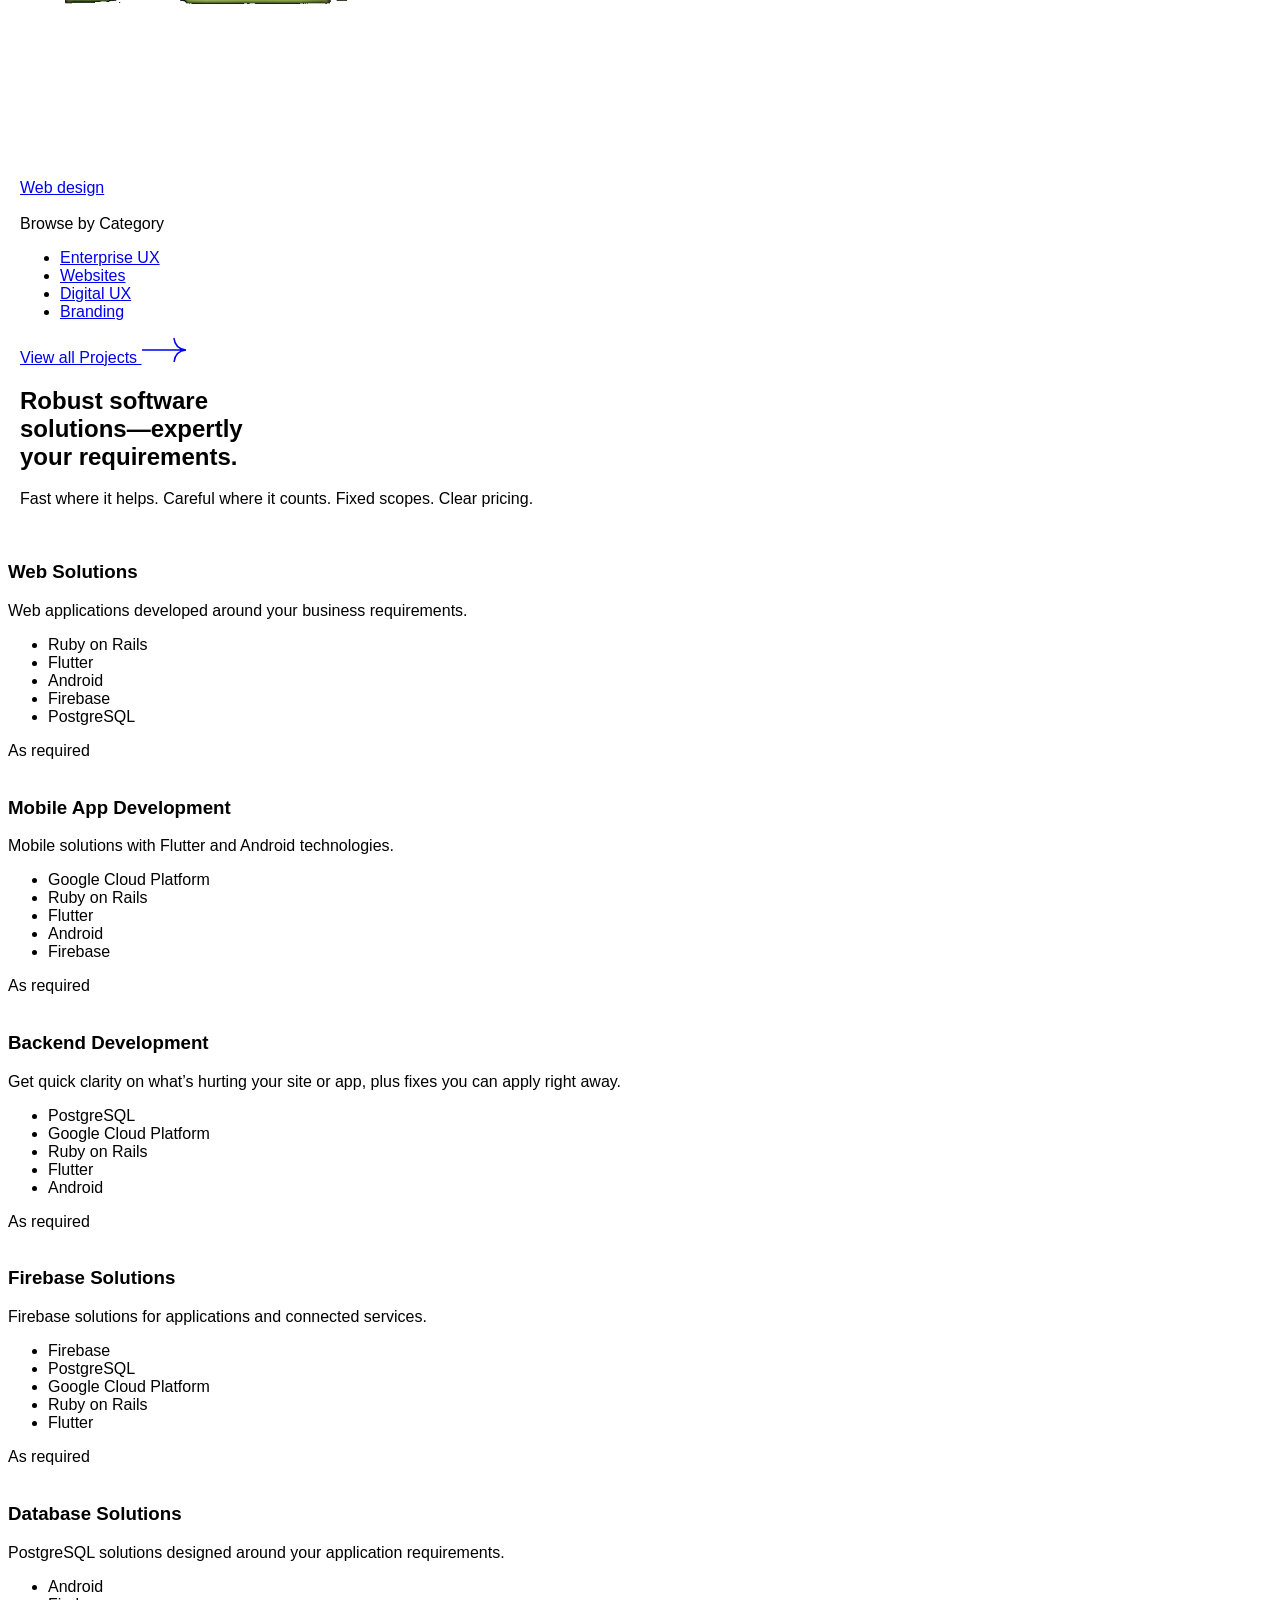
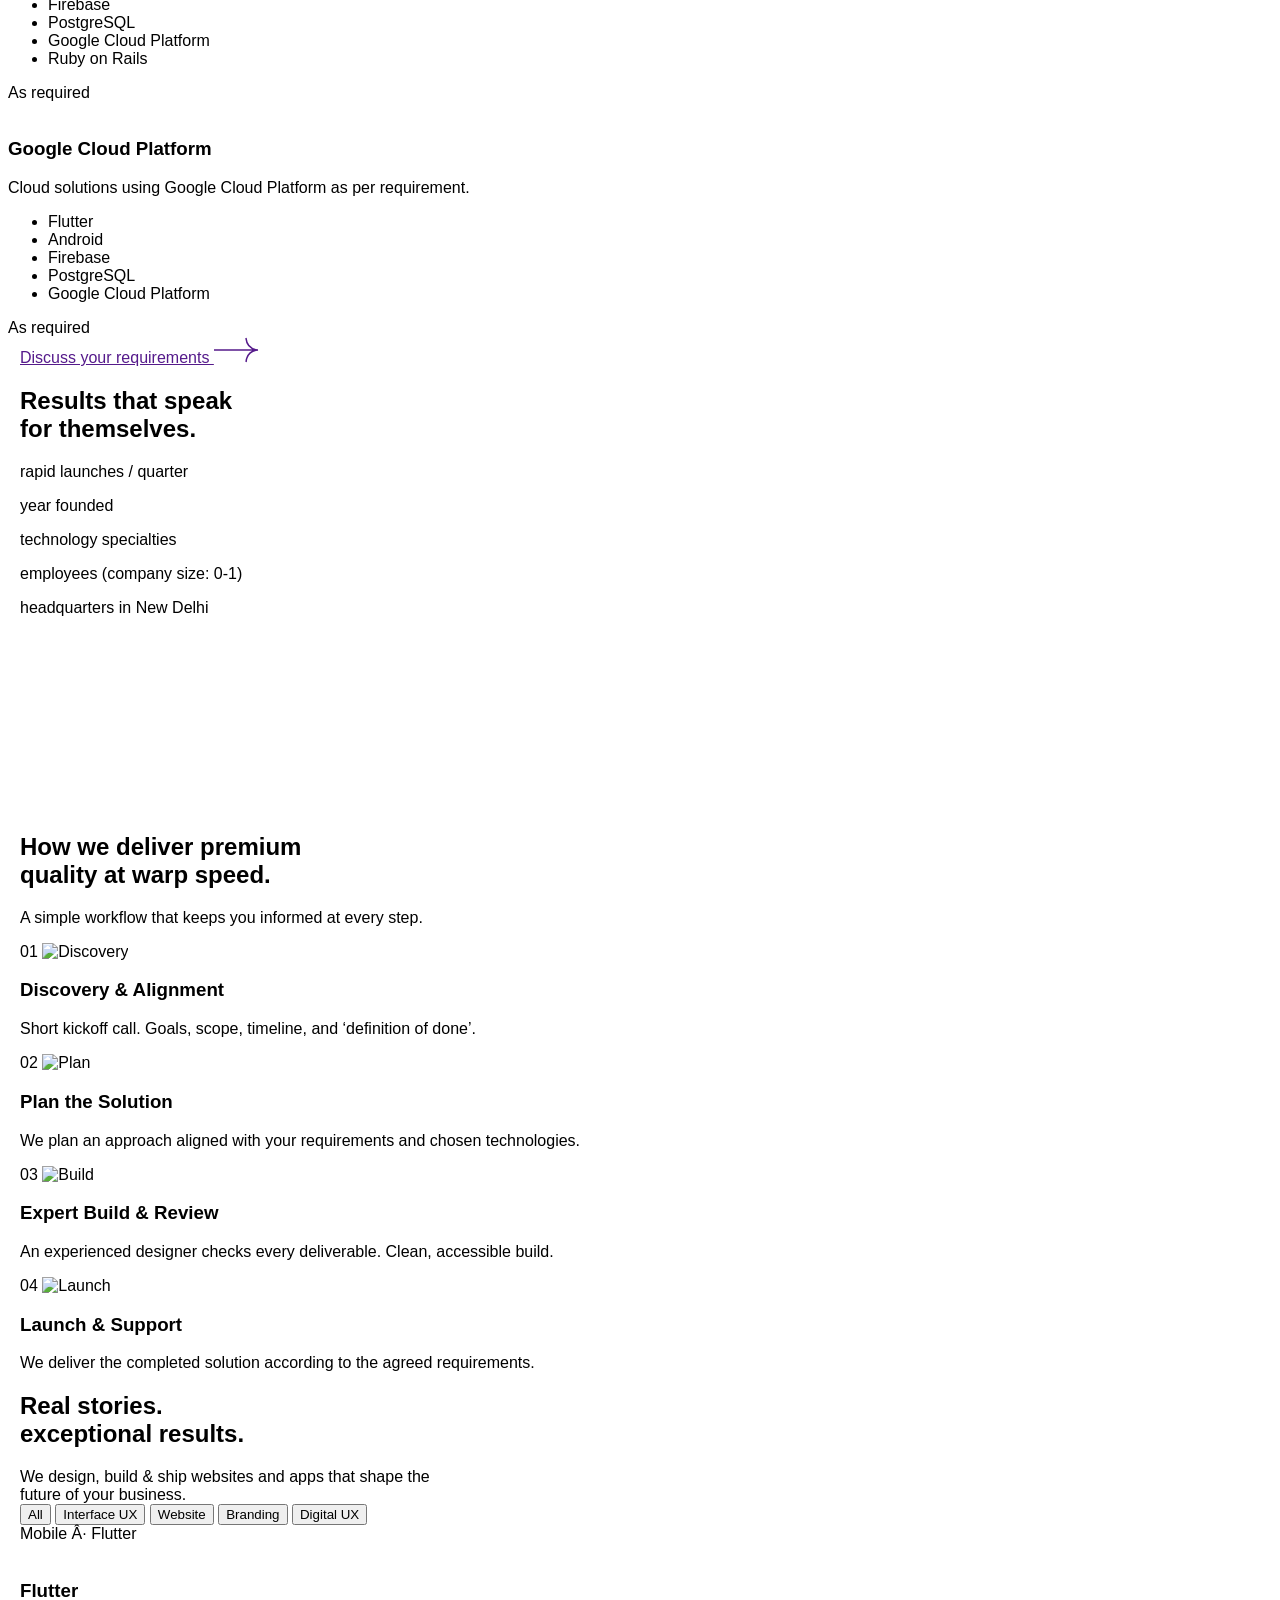
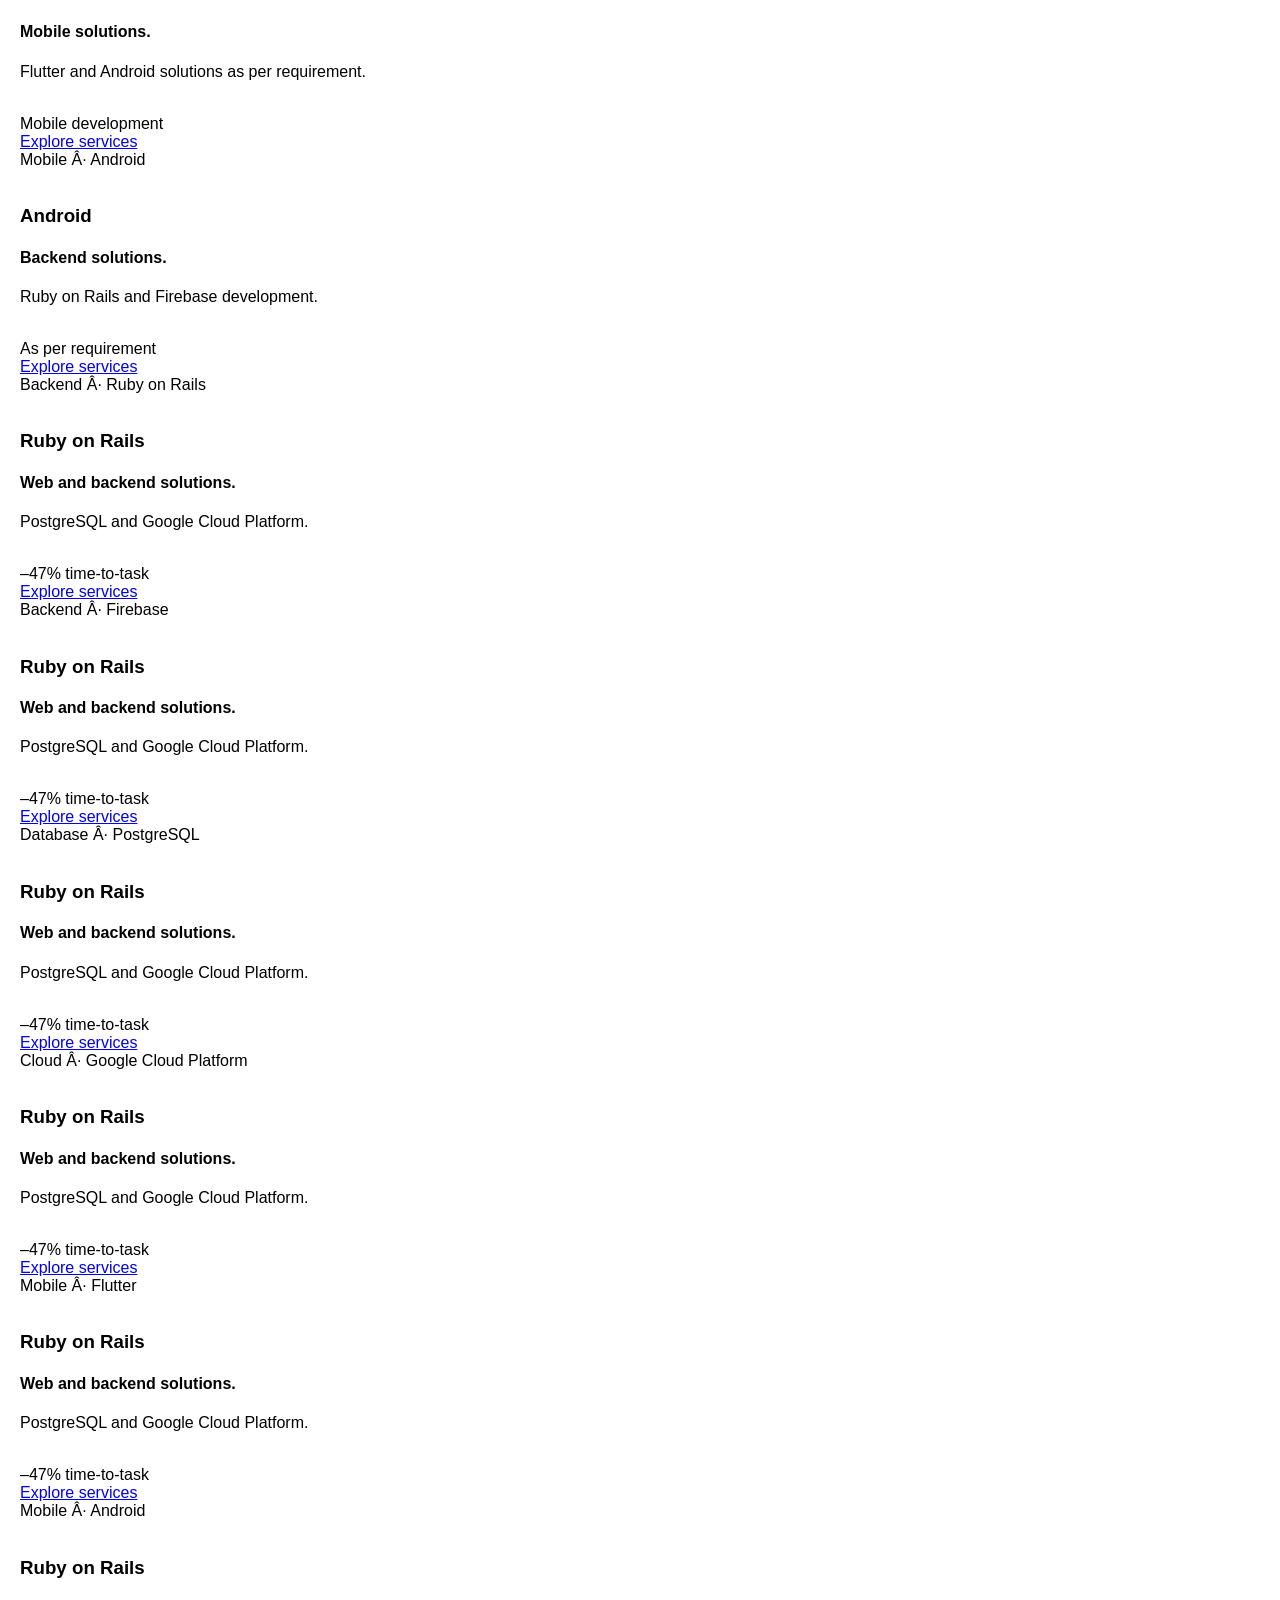
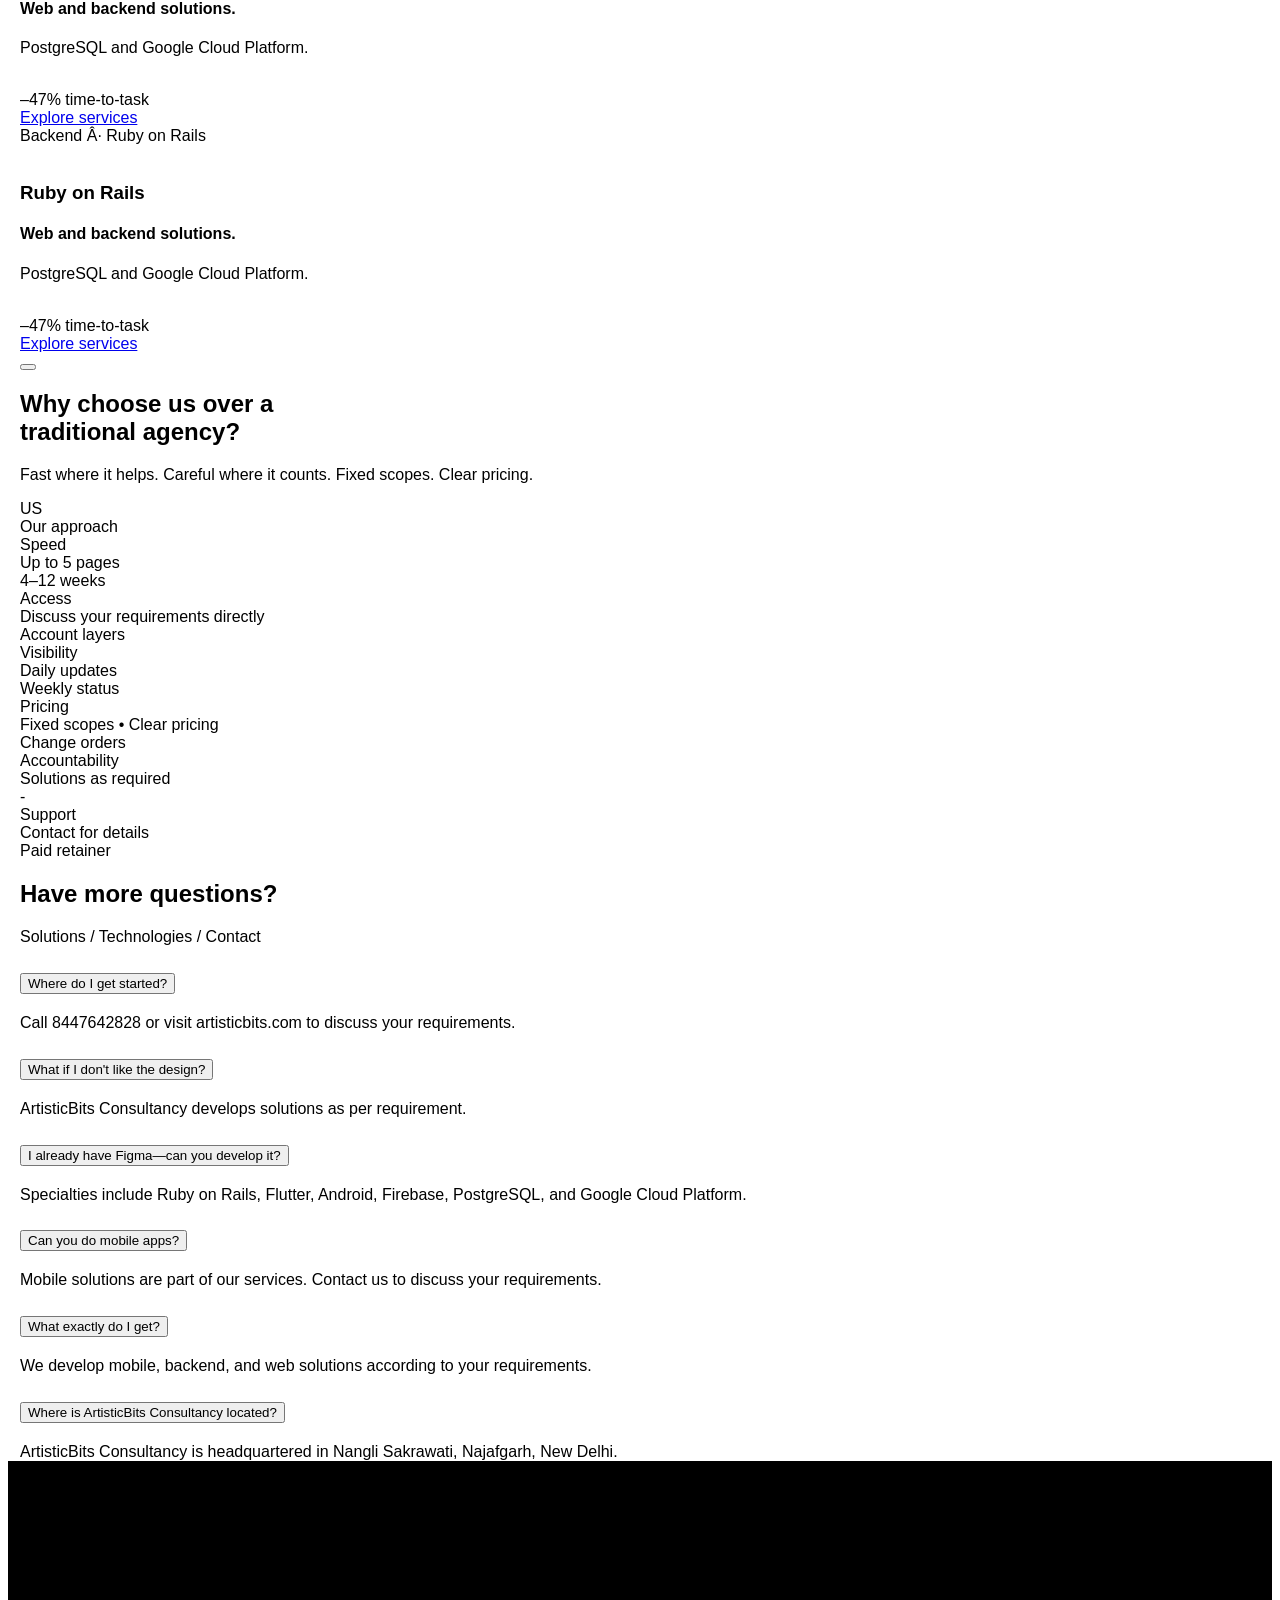
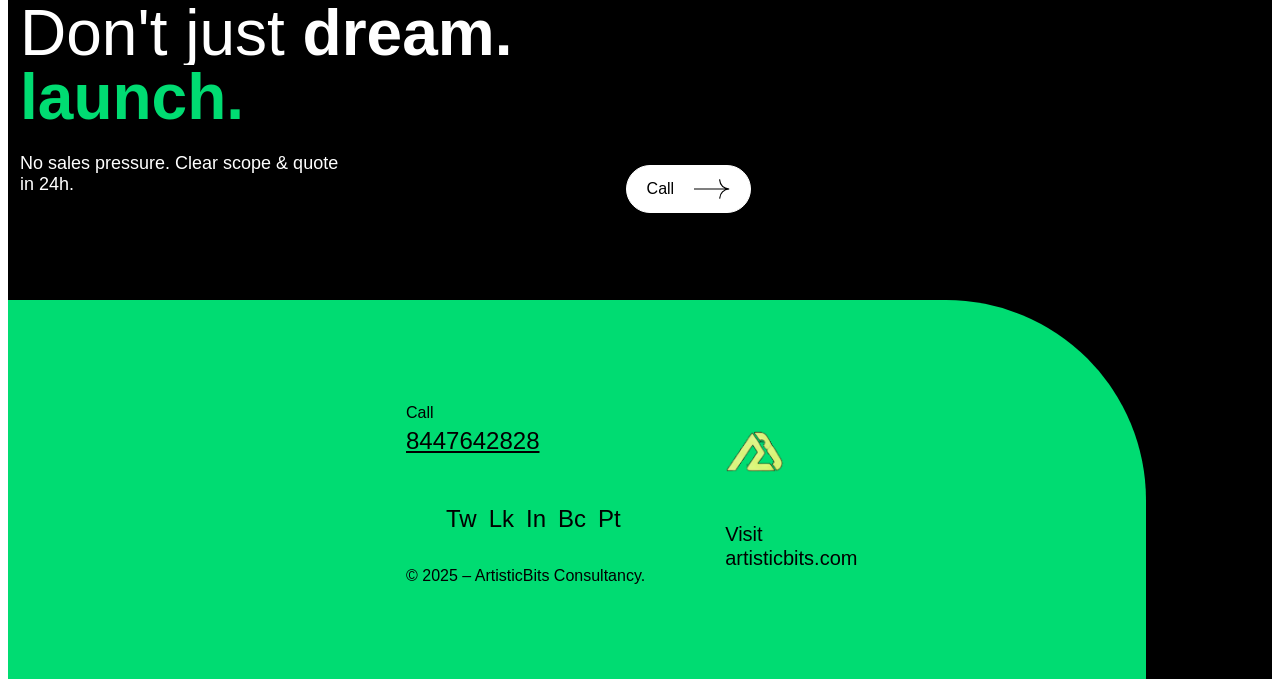
==== commit e0d5cda9: "Update ArtisticBits website pages" ====
--- a/index.html
+++ b/index.html
@@ -71,8 +71,7 @@
                             <li class="nav-item"><a class="nav-link" href="#stories">Stories</a></li>
                             <li class="nav-item"><a class="nav-link" href="#connect">Connect</a></li>
                         </ul>
-                        <a href="tel:8447642828" class="book-btn">Call 8447642828
-                            intro</a>
+                        <a href="tel:8447642828" class="book-btn">Call </a>
                     </div>
                 </div>
             </div>
@@ -102,7 +101,7 @@
                             <p class="hero-description" data-aos="fade-up" data-aos-delay="30">We develop robust mobile, backend, and web solutions as per requirement.</p>
                             <div class="link-wrapper" data-aos="fade-up" data-aos-delay="40">
                                 <a href="tel:8447642828" class="link-button">
-                                    Call 8447642828
+                                    Call
                                     <svg width="45" height="26" viewBox="0 0 45 26" fill="none"
                                         xmlns="http://www.w3.org/2000/svg">
                                         <path
@@ -878,7 +877,7 @@
                 </div>
                 <div class="footer-cta" data-aos="fade-up" data-aos-delay="300">
                     <a href="tel:8447642828" class="footer-cta-btn">
-                        Call 8447642828
+                         Call
                         <svg width="45" height="26" viewBox="0 0 45 26" fill="none" xmlns="http://www.w3.org/2000/svg">
                             <path
                                 d="M0 13H44C32.3592 14.1892 32.1243 24.7405 32.0388 25M31.932 1C32.0175 1.25946 32.2524 11.8108 43.8932 13"
@@ -896,7 +895,7 @@
                         <p>Visit artisticbits.com</p>
                     </div>
                     <div class="footer-left">
-                        <p class="label">Phone</p>
+                        <p class="label">Call</p>
                         <a href="tel:8447642828" class="email">8447642828</a>
                         <ul class="social">
                             <li><a href="#">Tw</a></li>
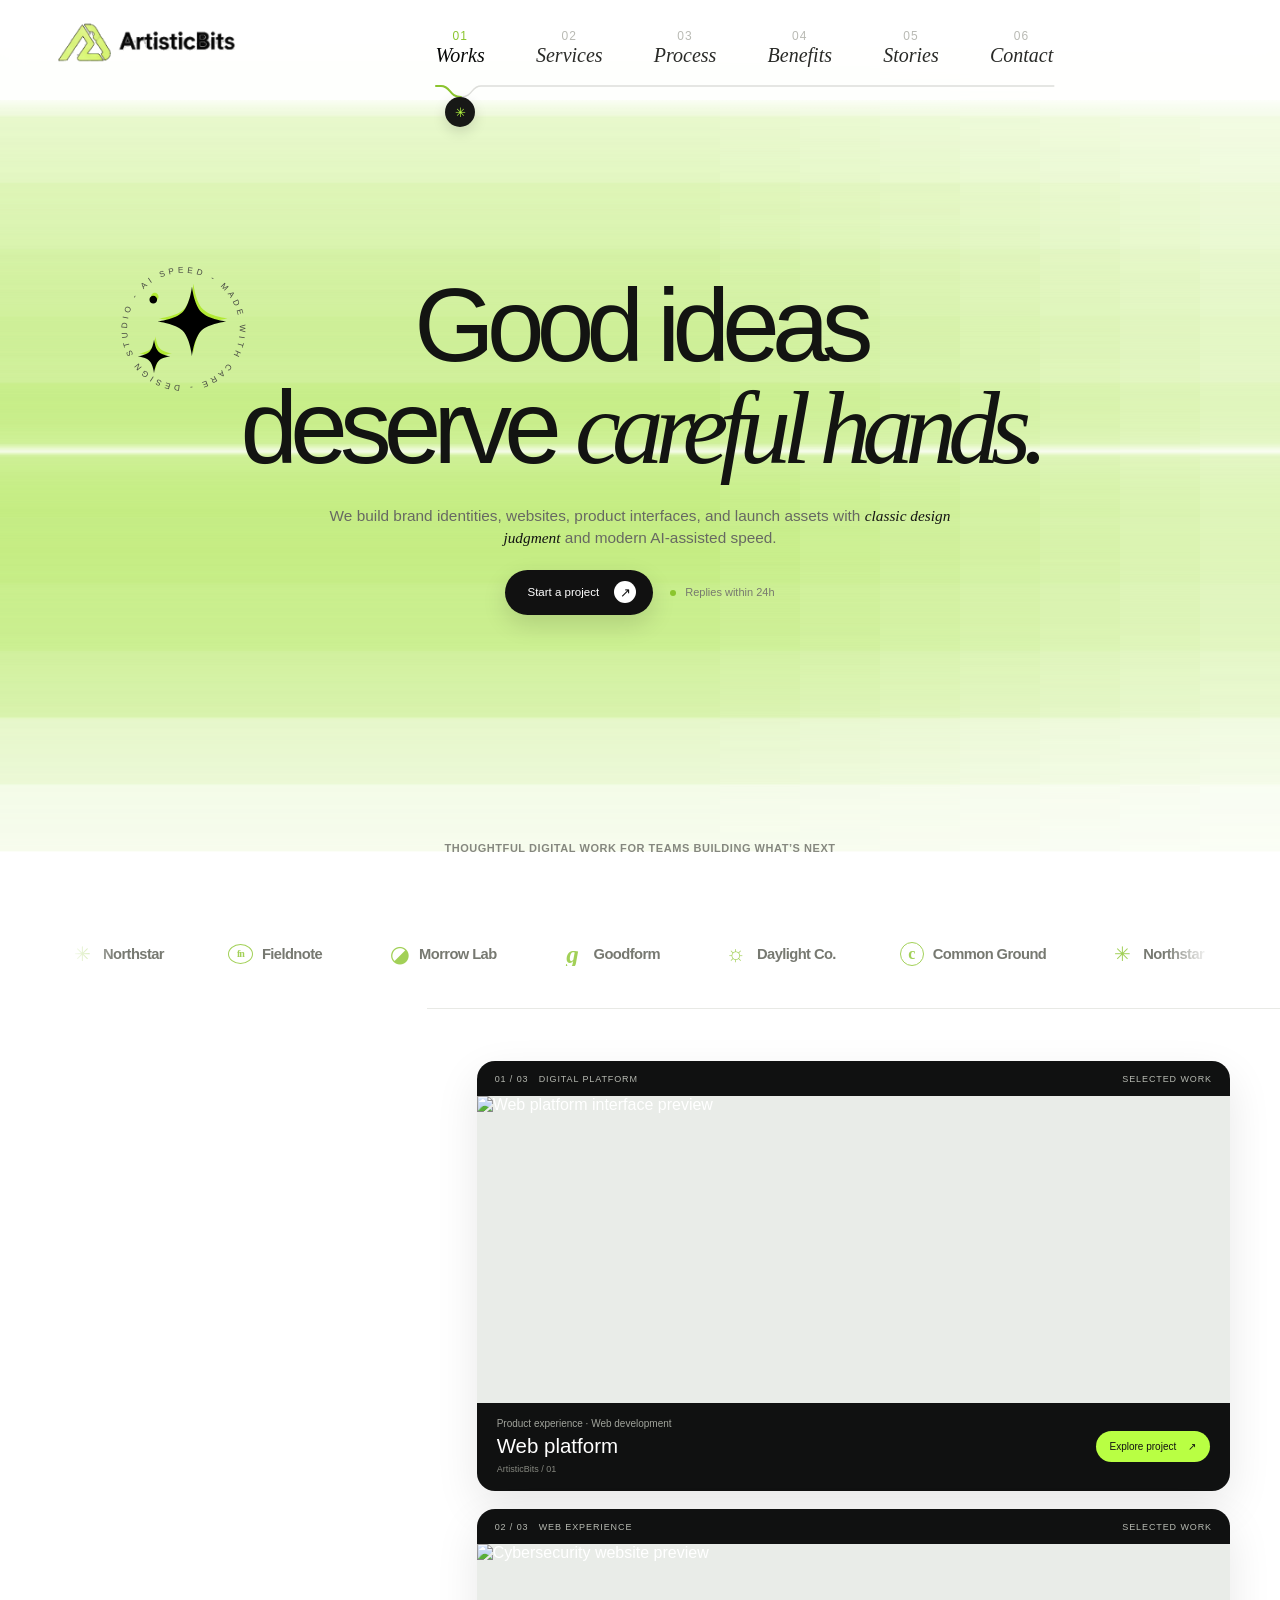
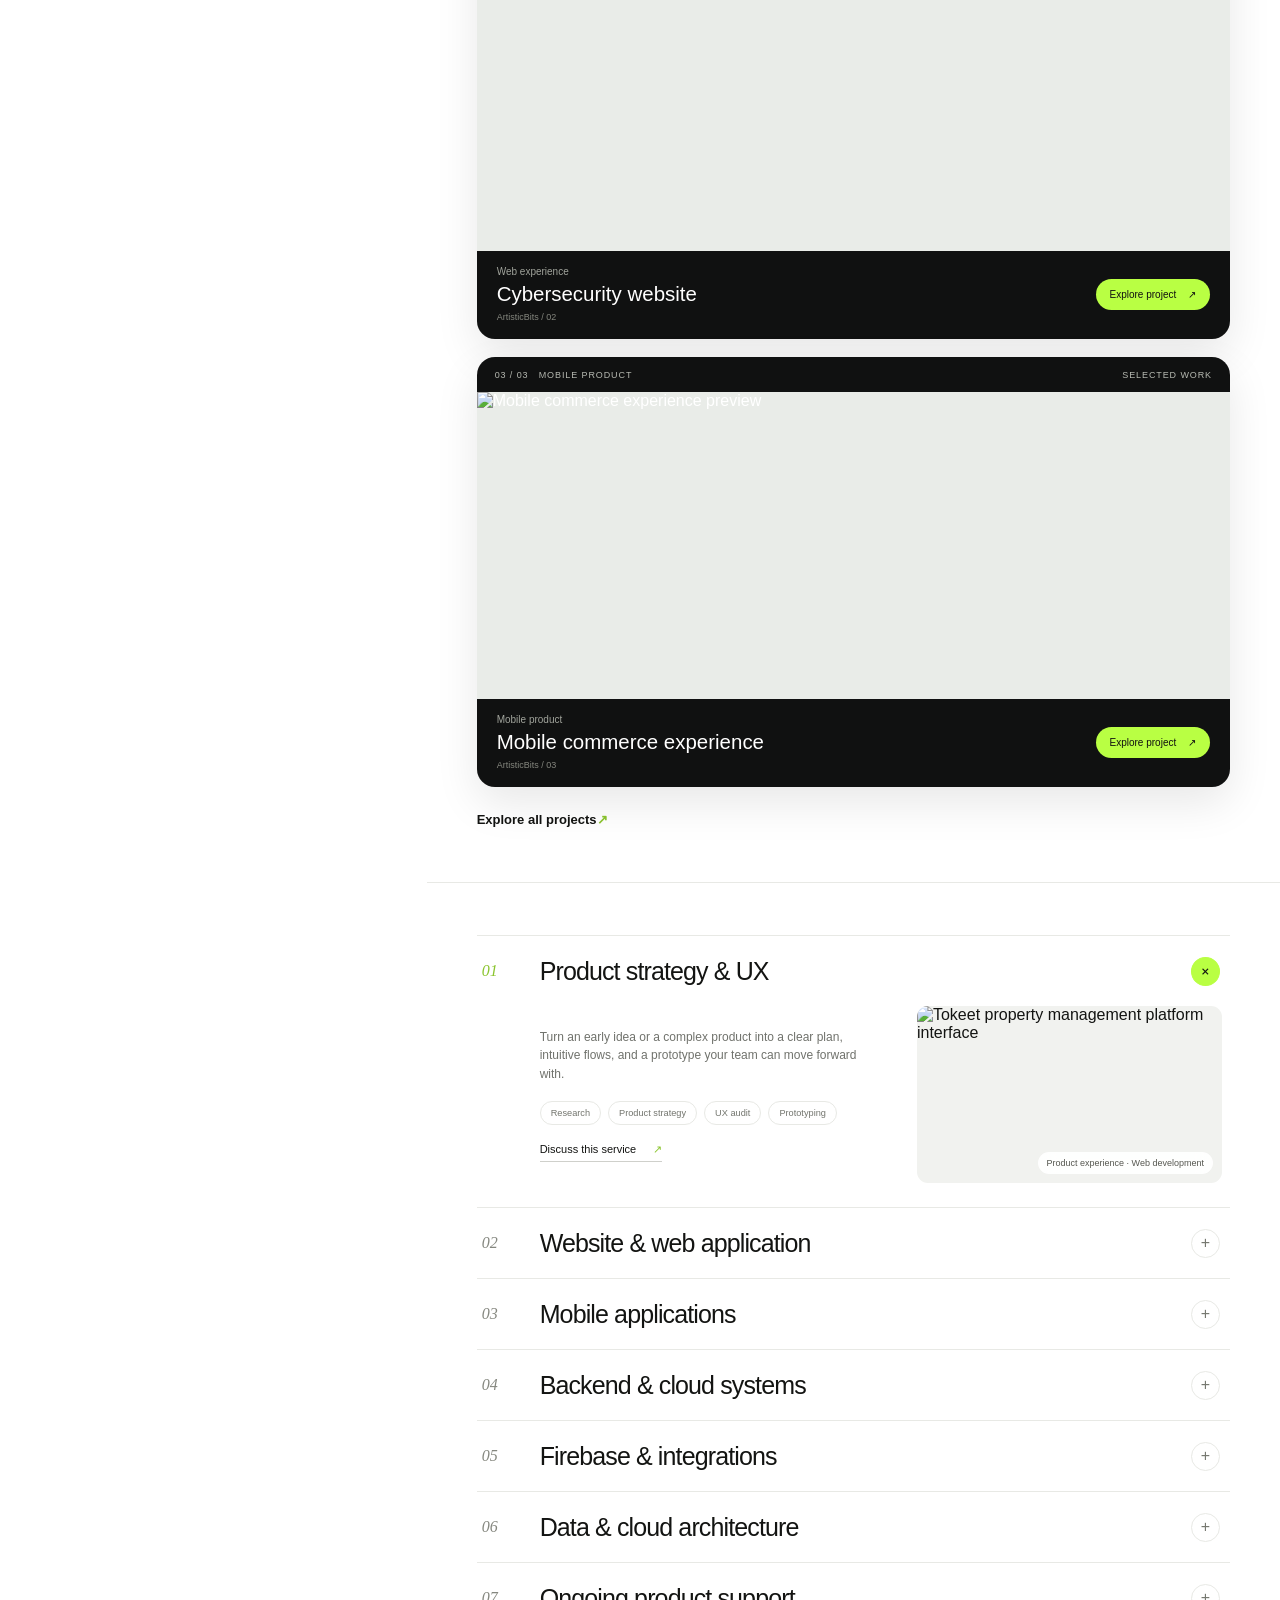
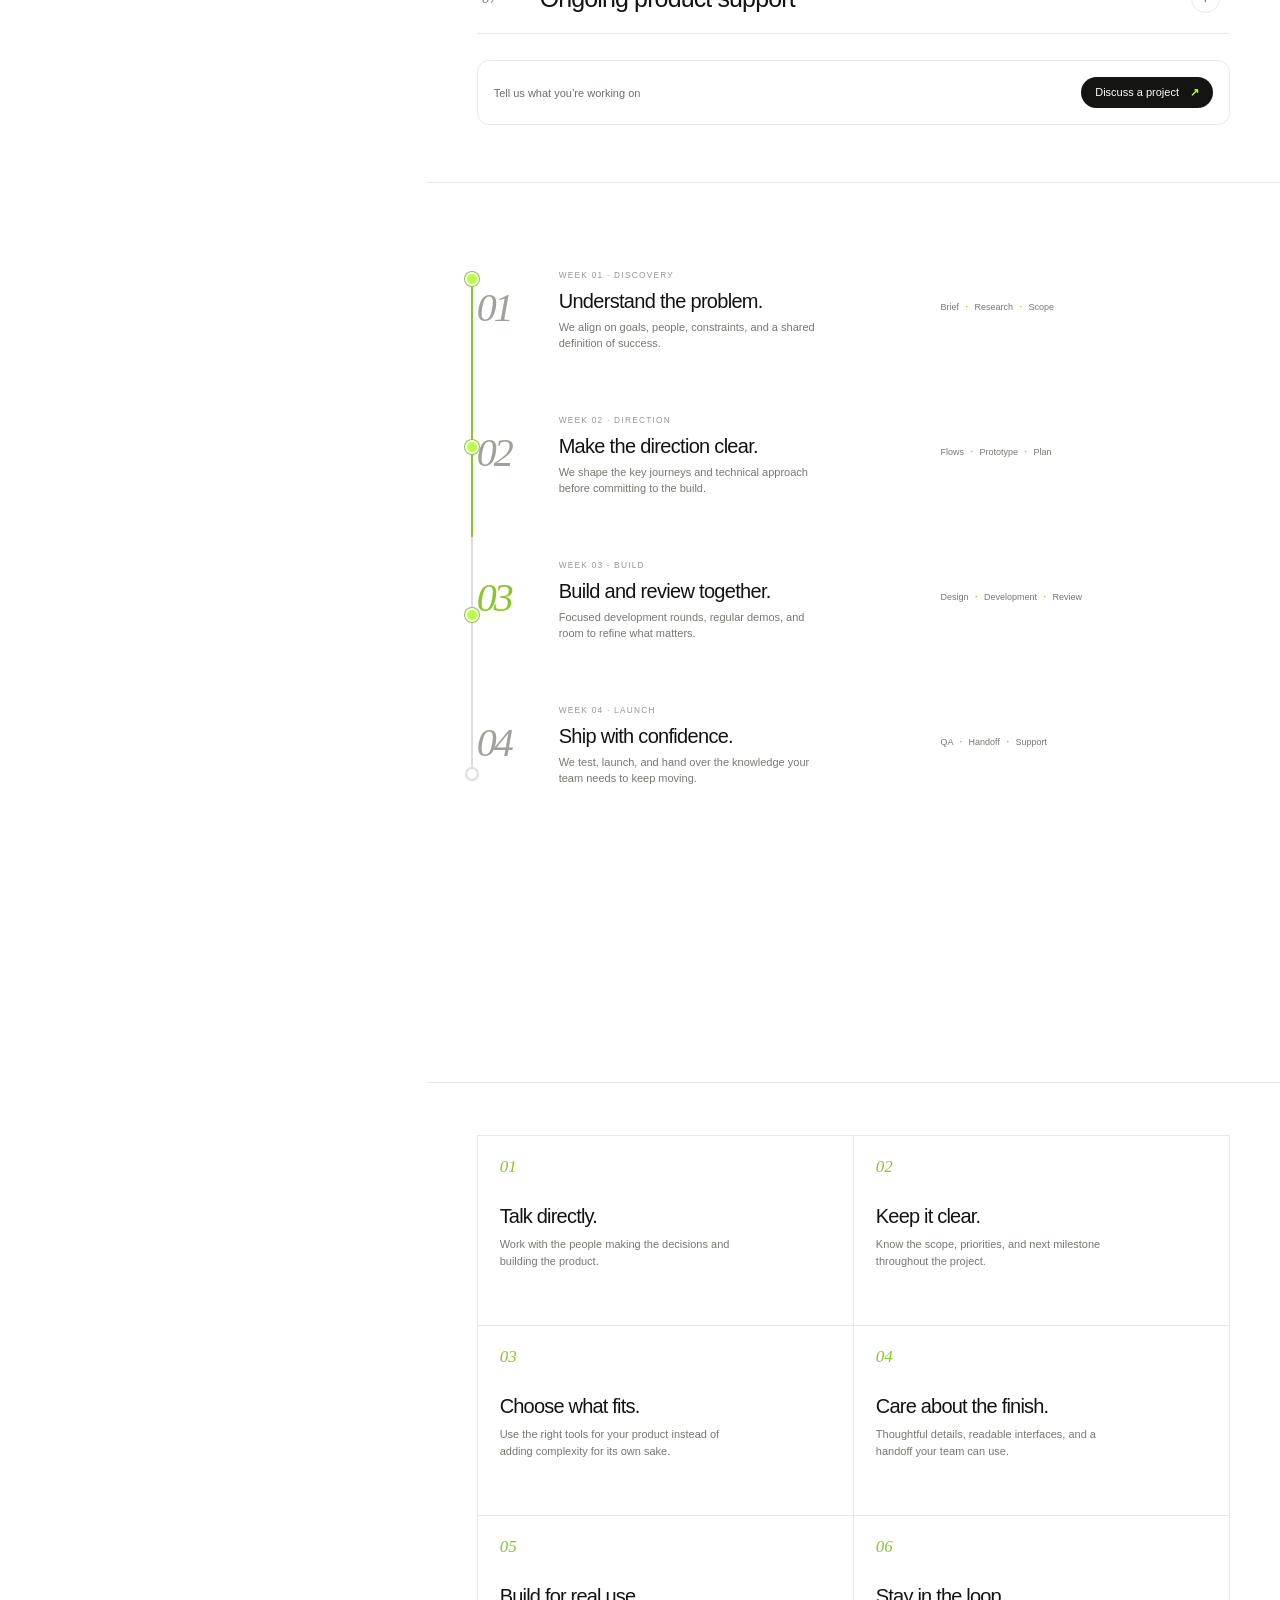
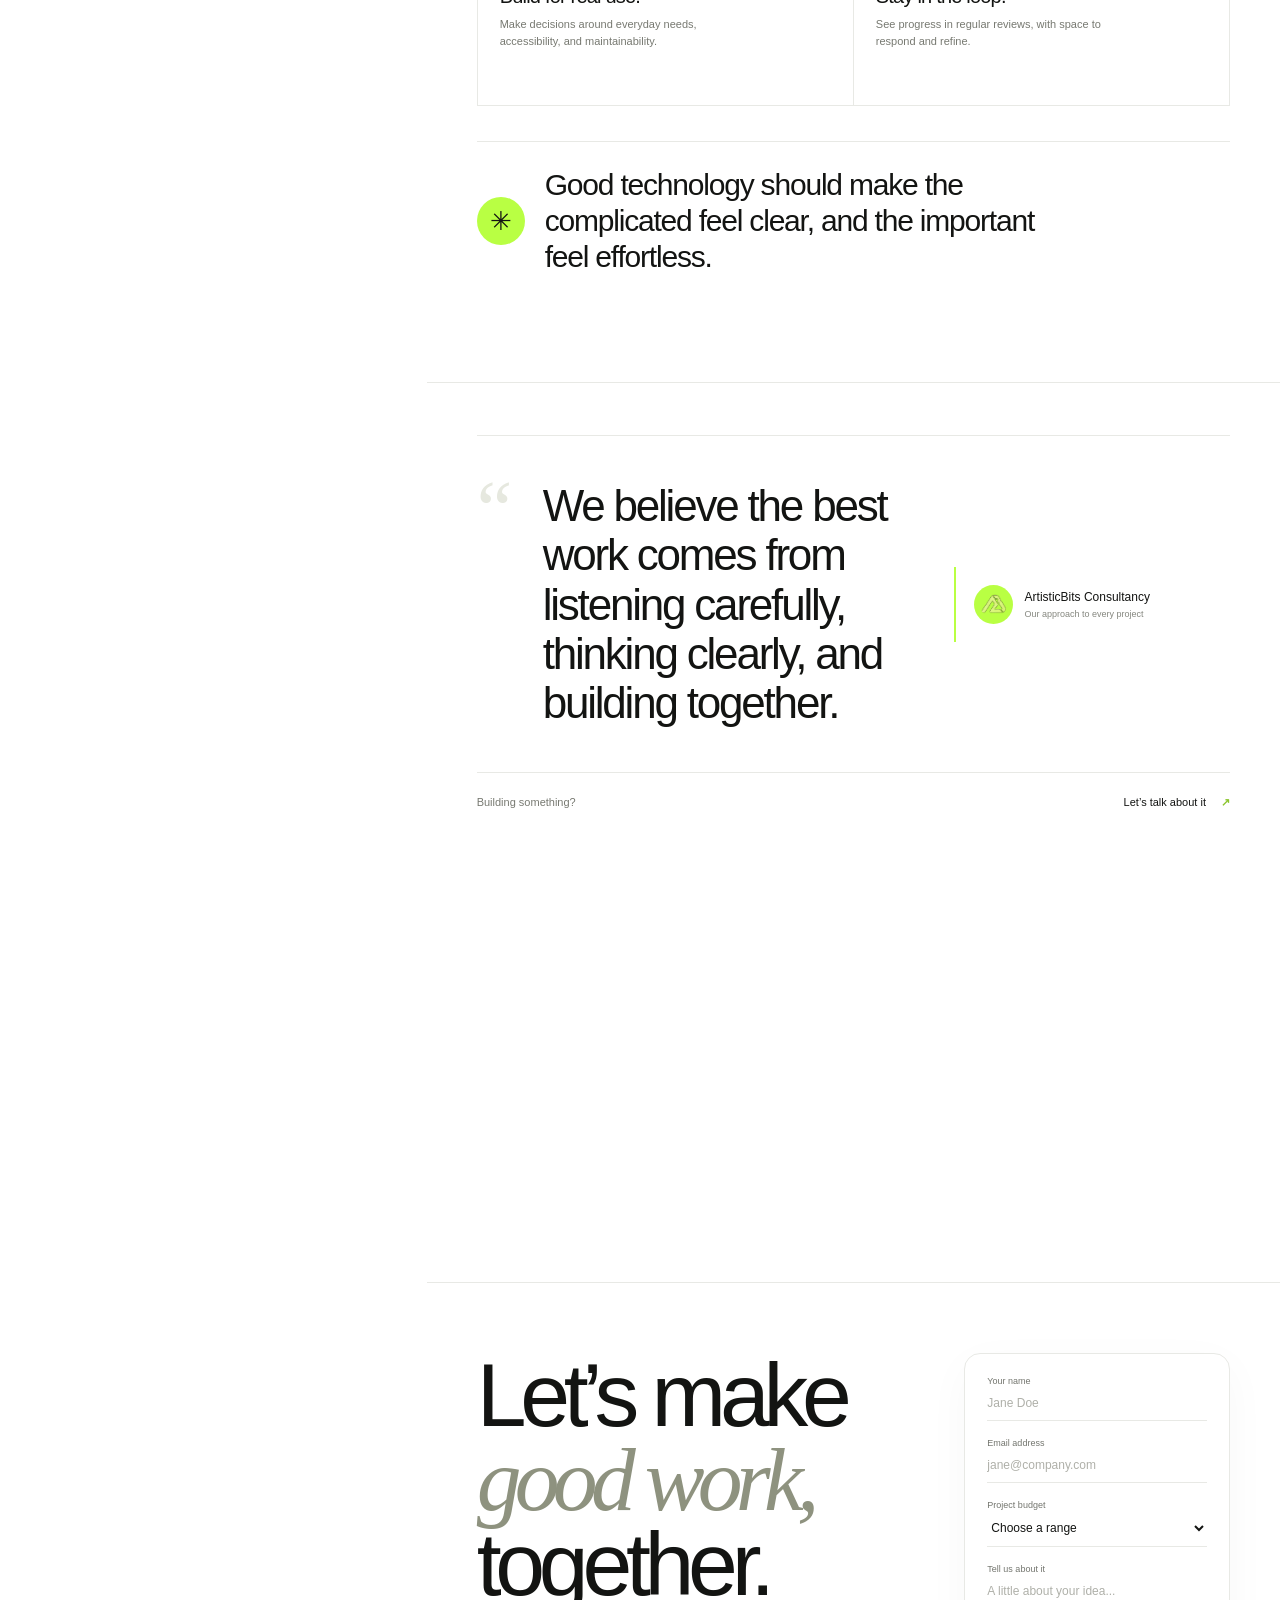
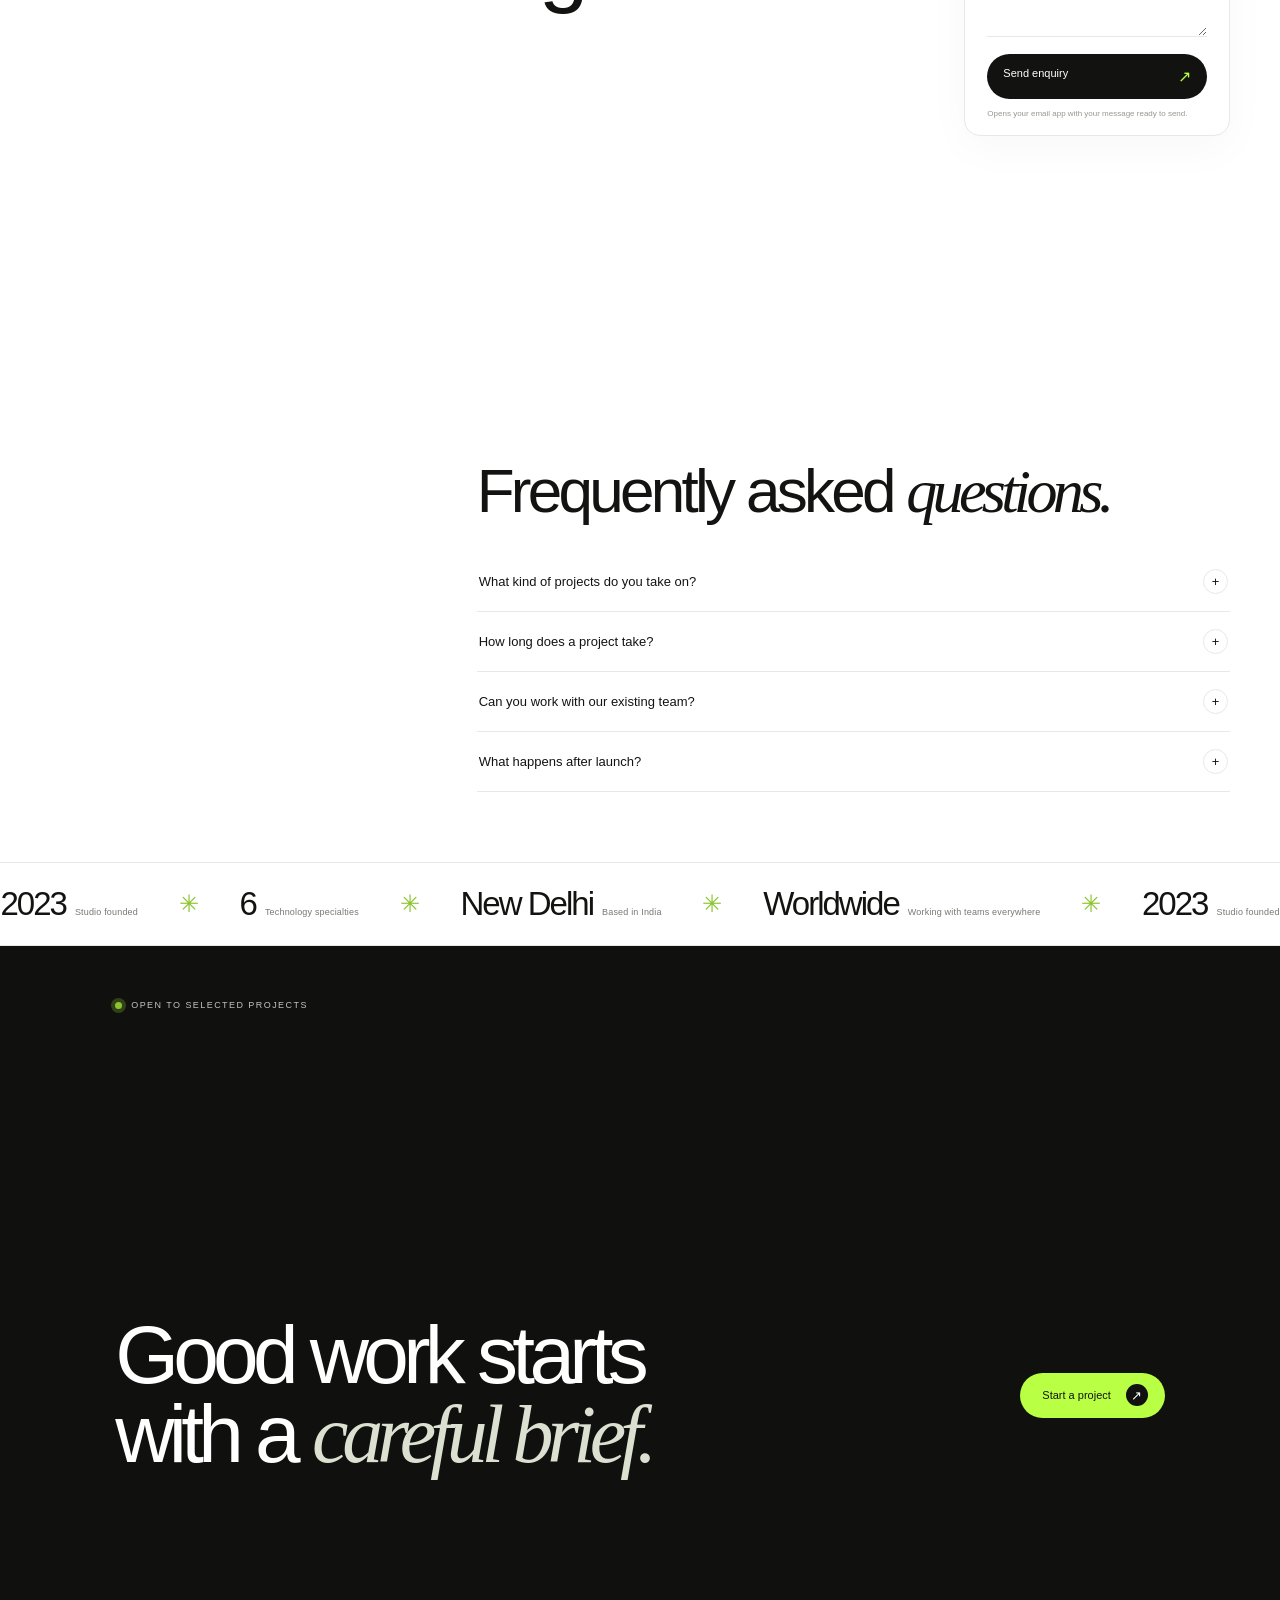
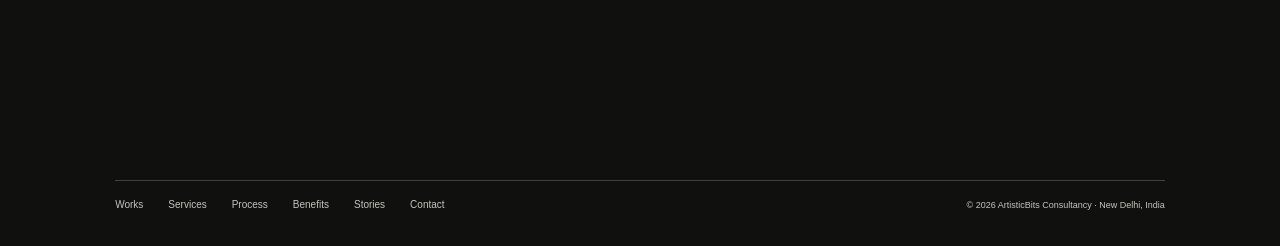
==== commit e657d0e5: "commit it" ====
--- a/index.html
+++ b/index.html
@@ -1,927 +1,169 @@
 <!doctype html>
 <html lang="en">
-
 <head>
-    <meta charset="UTF-8">
-    <meta http-equiv="X-UA-Compatible" content="IE=edge">
-    <meta name="viewport" content="width=device-width, initial-scale=1.0">
-
-    <title>ArtisticBits Consultancy</title>
-    <link rel="icon" type="image/png" href="./assets/images/artisticbits-logo-transparent.png">
-
-    <!-- Primary Meta Tags -->
-    <meta name="title" content="ArtisticBits Consultancy">
-    <meta name="description"
-        content="ArtisticBits Consultancy develops mobile, backend, and web solutions as per requirement.">
-    <meta name="keywords"
-        content="ArtisticBits Consultancy, software development, Ruby on Rails, Flutter, Android, Firebase, PostgreSQL, Google Cloud Platform">
-    <meta name="author" content="ArtisticBits Consultancy">
-    <meta name="robots" content="index, follow">
-    <meta name="language" content="English">
-
-    <!-- Open Graph / Facebook -->
-    <meta property="og:type" content="website">
-    <!-- <meta property="og:url" content="https://artisticbits.com/"> -->
-    <meta property="og:title" content="ArtisticBits Consultancy">
-    <meta property="og:description"
-        content="Mobile, backend, and web solutions as per requirement.">
-    <!-- <meta property="og:image" content="https://artisticbits.com/og-image.jpg"> -->
-
-    <!-- Twitter -->
-    <meta property="twitter:card" content="summary_large_image">
-    <!-- <meta property="twitter:url" content="https://artisticbits.com/"> -->
-    <meta property="twitter:title" content="ArtisticBits Consultancy">
-    <meta property="twitter:description"
-        content="Mobile, backend, and web solutions as per requirement.">
-    <!-- <meta property="twitter:image" content="https://artisticbits.com/og-image.jpg"> -->
-
-    <!-- Favicon & Apple Touch Icon -->
-    <link rel="apple-touch-icon" sizes="180x180" href="./assets/images/artisticbits-logo-transparent.png">
-
-    <link rel="stylesheet" href="./assets/styles/bootstrap.min.css">
-    <link rel="stylesheet" href="./assets/styles/owl.carousel.min.css">
-    <link rel="stylesheet" href="./assets/styles/owl.theme.default.min.css">
-    <link rel="stylesheet" href="./assets/styles/clash-grotesk.css">
-    <link rel="stylesheet" href="./assets/styles/reset.css">
-    <link rel="stylesheet" href="./assets/styles/layout.css">
-    <link rel="stylesheet" href="./assets//styles/aos.css" />
-    <link rel="stylesheet" href="./assets/styles/index.css">
+  <meta charset="utf-8"><meta name="viewport" content="width=device-width, initial-scale=1"><meta name="theme-color" content="#fff">
+  <meta name="description" content="ArtisticBits designs and builds useful websites, mobile apps, and software systems for ambitious teams.">
+  <title>ArtisticBits — Thoughtful digital work</title>
+  <link rel="icon" type="image/png" href="./assets/images/artisticbits-logo-transparent.png">
+  <link rel="preload" href="./assets/fonts/ClashGrotesk-Variable.woff2" as="font" type="font/woff2" crossorigin>
+  <link rel="stylesheet" href="./assets/styles/reference-home.css">
+  <link rel="stylesheet" href="./assets/styles/reference-seal.css">
+  <link rel="stylesheet" href="./assets/styles/reference-hero.css">
+  <link rel="stylesheet" href="./assets/styles/reference-river.css">
+  <link rel="stylesheet" href="./assets/styles/reference-client-marquee.css">
+  <link rel="stylesheet" href="./assets/styles/reference-project-stack.css">
+  <link rel="stylesheet" href="./assets/styles/reference-persistent-aside.css">
+  <link rel="stylesheet" href="./assets/styles/reference-ending.css">
+  <link rel="stylesheet" href="./assets/styles/reference-responsive.css">
+  <link rel="stylesheet" href="./assets/styles/reference-fluid-scale.css">
+  <link rel="stylesheet" href="./assets/styles/reference-nav-wire.css">
+  <link rel="stylesheet" href="./assets/styles/reference-services.css">
 </head>
-
-<body class="index">
-    <header class="site-header light-header">
-        <nav class="navbar navbar-expand-lg">
-            <div class="container">
-                <a class="navbar-brand" href="./index.html">
-                    <img src="./assets/images/artisticbits-logo-transparent.png" alt="ArtisticBits Consultancy" width="139" height="56" style="object-fit:contain;" />
-                </a>
-                <button class="navbar-toggler collapsed" type="button" data-bs-toggle="collapse"
-                    data-bs-target="#navbarNav" aria-controls="navbarNav" aria-expanded="false"
-                    aria-label="Toggle navigation">
-                    <span></span>
-                    <span></span>
-                    <span></span>
-                </button>
-                <div class="collapse navbar-collapse justify-content-end" id="navbarNav">
-                    <div>
-                        <ul class="navbar-nav me-lg-3">
-                            <li class="nav-item"><a class="nav-link" href="#work">Work</a></li>
-                            <li class="nav-item"><a class="nav-link" href="#services">Services</a></li>
-                            <li class="nav-item"><a class="nav-link" href="#process">Process</a></li>
-                            <li class="nav-item"><a class="nav-link" href="#stories">Stories</a></li>
-                            <li class="nav-item"><a class="nav-link" href="#connect">Connect</a></li>
-                        </ul>
-                        <a href="tel:8447642828" class="book-btn">Call </a>
-                    </div>
-                </div>
-            </div>
-        </nav>
-    </header>
-    <main>
-        <section class="hero-section" data-theme="light">
-            <div class="container">
-                <div class="hero-wrapper">
-                    <div class="hero-img">
-                        <img src="./assets/images/hero-banner-img.svg" alt="">
-                    </div>
-                    <div class="hero-content">
-                        <h1 class="hero-title">
-                            <div class="hero-title-top-wrapper">
-                                <div class="hero-title-top" data-aos="fade-up" data-aos-delay="0">Build your</div>
-                            </div>
-                            <div class="hero-title-middle-wrapper">
-                                <div class="hero-title-middle" data-aos="fade-up" data-aos-delay="10">next digital solution—
-                                </div>
-                            </div>
-                            <div class="hero-title-bottom-wrapper">
-                                <div class="hero-title-bottom" data-aos="fade-up" data-aos-delay="20">with ArtisticBits.</div>
-                            </div>
-                        </h1>
-                        <div class="hero-sub-content">
-                            <p class="hero-description" data-aos="fade-up" data-aos-delay="30">We develop robust mobile, backend, and web solutions as per requirement.</p>
-                            <div class="link-wrapper" data-aos="fade-up" data-aos-delay="40">
-                                <a href="tel:8447642828" class="link-button">
-                                    Call
-                                    <svg width="45" height="26" viewBox="0 0 45 26" fill="none"
-                                        xmlns="http://www.w3.org/2000/svg">
-                                        <path
-                                            d="M0 13H44C32.3592 14.1892 32.1243 24.7405 32.0388 25M31.932 1C32.0175 1.25946 32.2524 11.8108 43.8932 13"
-                                            stroke="currentColor" stroke-width="1.5" />
-                                    </svg>
-                                </a>
-                                <a href="" class="link">Get a free UX audit</a>
-                            </div>
-                            <div class="detail-wrapper" data-aos="fade-up">Mobile solutions / Backend systems / Web applications</div>
-                        </div>
-                    </div>
-                </div>
-            </div>
-        </section>
-        <section class="project-wrapper-section" id="work" data-theme="dark">
-            <div class="project-section">
-                <div class="container">
-                    <div class="project-title">
-                        <div class="project-title-top-wrapper">
-                            <div class="project-title-top" data-aos="fade-up" data-aos-delay="0">Explore our solutions/*
-                            </div>
-                        </div>
-                    </div>
-                    <div class="project-description">
-                        <div class="project-description-wrapper">
-                            <div class="project-description-top" data-aos="fade-up" data-aos-delay="20">Step into our
-                                world of intuitive design<br /> and smart interactions</div>
-                        </div>
-                    </div>
-                </div>
-            </div>
-            <div class="project-container-section">
-                <div class="container">
-                    <div class="portfolio-section">
-                        <div class="portfolio-carousel">
-                            <div class="portfolio-item">
-                                <a href="hybiz.html" class="portfolio-link">
-                                    <div class="item-header">
-                                        <div class="item-logo">
-                                            <img alt="" src="./assets/images/artisticbits-logo-transparent.png" />
-                                        </div>
-                                        <!-- <div class="description">Lorem Ipsum is simply dummy text of the printing and typesetting industry. Lorem Ipsum has been the industry's standard dummy text ever since the 1500s</div> -->
-                                        <div class="item-type">
-                                            <span>Web design</span>
-                                        </div>
-                                    </div>
-                                    <img alt="" src="./assets/images/portfolio-1.png" />
-                                </a>
-                            </div>
-                            <div class="portfolio-item">
-                                <a href="hybiz.html" class="portfolio-link">
-                                    <div class="item-header">
-                                        <div class="item-logo">
-                                            <img alt="" src="./assets/images/artisticbits-logo-transparent.png" />
-                                        </div>
-                                        <!-- <div class="description">Lorem Ipsum is simply dummy text of the printing and typesetting industry. Lorem Ipsum has been the industry's standard dummy text ever since the 1500s</div> -->
-                                        <div class="item-type">
-                                            <span>Web design</span>
-                                        </div>
-                                    </div>
-                                    <img alt="" src="./assets/images/portfolio-2.png" />
-                                </a>
-                            </div>
-                            <div class="portfolio-item">
-                                <a href="hybiz.html" class="portfolio-link">
-                                    <div class="item-header dark">
-                                        <div class="item-logo">
-                                            <img alt="" src="./assets/images/artisticbits-logo-transparent.png" />
-                                        </div>
-                                        <!-- <div class="description dark">Lorem Ipsum is simply dummy text of the printing and typesetting industry. Lorem Ipsum has been the industry's standard dummy text ever since the 1500s</div> -->
-                                        <div class="item-type">
-                                            <span class="dark">Web design</span>
-                                        </div>
-                                    </div>
-                                    <img alt="" src="./assets/images/portfolio-3.png" />
-                                </a>
-                            </div>
-                            <div class="portfolio-item">
-                                <div class="category-wrapper">
-                                    <div class="title">Browse by Category</div>
-                                    <ul class="">
-                                        <li><a href="./portfolio.html?category=enterpriseux">Enterprise UX</a></li>
-                                        <li><a href="./portfolio.html?category=websites">Websites</a></li>
-                                        <li><a href="./portfolio.html?category=digitalux">Digital UX</a></li>
-                                        <li><a href="./portfolio.html?category=branding">Branding</a></li>
-                                    </ul>
-                                    <div class="btn-wrapper">
-                                        <a href="./portfolio.html?category=all" class="see-all-btn">View all Projects
-                                            <svg width="45" height="26" viewBox="0 0 45 26" fill="none"
-                                                xmlns="http://www.w3.org/2000/svg">
-                                                <path
-                                                    d="M0 13H44C32.3592 14.1892 32.1243 24.7405 32.0388 25M31.932 1C32.0175 1.25946 32.2524 11.8108 43.8932 13"
-                                                    stroke="currentColor" stroke-width="1.5" />
-                                            </svg>
-                                        </a>
-                                    </div>
-                                </div>
-                            </div>
-                        </div>
-                    </div>
-                </div>
-            </div>
-        </section>
-        <section class="service-section" id="services" data-theme="light">
-            <div class="container">
-                <div class="title-block service-title">
-                    <h2>
-                        <div class="service-title-top-wrapper">
-                            <div class="service-title-top" data-aos="fade-up" data-aos-delay="0">Robust software
-                            </div>
-                        </div>
-                        <div class="service-title-middle-wrapper">
-                            <div class="service-title-middle" data-aos="fade-up" data-aos-delay="10">solutions—expertly
-                            </div>
-                        </div>
-                        <div class="service-title-bottom-wrapper">
-                            <div class="service-title-bottom" data-aos="fade-up" data-aos-delay="20">your requirements.</div>
-                        </div>
-                    </h2>
-                    <div class="service-title-description-wrapper">
-                        <p class="service-title-description" data-aos="fade-up" data-aos-delay="30">
-                            Fast where it helps. Careful where it counts. Fixed scopes. Clear pricing.
-                        </p>
-                    </div>
-                </div>
-            </div>
-            <div class="services">
-                <div class="owl-carousel service-carousel">
-                    <div class="service-card">
-                        <div class="icon">
-                            <img alt="" src="./assets/images/icons/website-launch.png" />
-                        </div>
-                        <h3>Web Solutions</h3>
-                        <p>Web applications developed around your business requirements.</p>
-                        <div class="sercive-card-content">
-                            <ul>
-                                <li><span></span>Ruby on Rails</li>
-                                <li><span></span>Flutter</li>
-                                <li><span></span>Android</li>
-                                <li><span></span>Firebase</li>
-                                <li><span></span>PostgreSQL</li>
-                            </ul>
-                            <div class="price-wrapper">
-                                <div class="price">As required</div>
-                            </div>
-                        </div>
-                    </div>
-                    <div class="service-card">
-                        <div class="icon">
-                            <img alt="" src="./assets/images/icons/clickable-prototype.png" />
-                        </div>
-                        <h3>Mobile App Development</h3>
-                        <p>Mobile solutions with Flutter and Android technologies.</p>
-                        <div class="sercive-card-content">
-                            <ul>
-                                <li><span></span>Google Cloud Platform</li>
-                                <li><span></span>Ruby on Rails</li>
-                                <li><span></span>Flutter</li>
-                                <li><span></span>Android</li>
-                                <li><span></span>Firebase</li>
-                            </ul>
-                            <div class="price-wrapper">
-                                <div class="price">As required</div>
-                            </div>
-                        </div>
-                    </div>
-                    <div class="service-card">
-                        <div class="icon">
-                            <img alt="" src="./assets/images/icons/audit-fix.png" />
-                        </div>
-                        <h3>Backend Development</h3>
-                        <p>Get quick clarity on what’s hurting your site or app, plus fixes you can apply right
-                            away.</p>
-                        <div class="sercive-card-content">
-                            <ul>
-                                <li><span></span>PostgreSQL</li>
-                                <li><span></span>Google Cloud Platform</li>
-                                <li><span></span>Ruby on Rails</li>
-                                <li><span></span>Flutter</li>
-                                <li><span></span>Android</li>
-                            </ul>
-                            <div class="price-wrapper">
-                                <div class="price">As required</div>
-                            </div>
-                        </div>
-                    </div>
-                    <div class="service-card">
-                        <div class="icon">
-                            <img alt="" src="./assets/images/icons/brand-assest.png" />
-                        </div>
-                        <h3>Firebase Solutions</h3>
-                        <p>Firebase solutions for applications and connected services.</p>
-                        <div class="sercive-card-content">
-                            <ul>
-                                <li><span></span>Firebase</li>
-                                <li><span></span>PostgreSQL</li>
-                                <li><span></span>Google Cloud Platform</li>
-                                <li><span></span>Ruby on Rails</li>
-                                <li><span></span>Flutter</li>
-                            </ul>
-                            <div class="price-wrapper">
-                                <div class="price">As required</div>
-                            </div>
-                        </div>
-                    </div>
-                    <div class="service-card">
-                        <div class="icon">
-                            <img alt="" src="./assets/images/icons/design-system.png" />
-                        </div>
-                        <h3>Database Solutions</h3>
-                        <p>PostgreSQL solutions designed around your application requirements.</p>
-                        <div class="sercive-card-content">
-                            <ul>
-                                <li><span></span>Android</li>
-                                <li><span></span>Firebase</li>
-                                <li><span></span>PostgreSQL</li>
-                                <li><span></span>Google Cloud Platform</li>
-                                <li><span></span>Ruby on Rails</li>
-                            </ul>
-                            <div class="price-wrapper">
-                                <div class="price">As required</div>
-                            </div>
-                        </div>
-                    </div>
-                    <div class="service-card">
-                        <div class="icon">
-                            <img alt="" src="./assets/images/icons/wireframe-ux.png" />
-                        </div>
-                        <h3>Google Cloud Platform</h3>
-                        <p>Cloud solutions using Google Cloud Platform as per requirement.</p>
-                        <div class="sercive-card-content">
-                            <ul>
-                                <li><span></span>Flutter</li>
-                                <li><span></span>Android</li>
-                                <li><span></span>Firebase</li>
-                                <li><span></span>PostgreSQL</li>
-                                <li><span></span>Google Cloud Platform</li>
-                            </ul>
-                            <div class="price-wrapper">
-                                <div class="price">As required</div>
-                            </div>
-                        </div>
-                    </div>
-                </div>
-            </div>
-            <div class="container">
-                <div class="req-link-wrapper">
-                    <a href="" class="req-btn">
-                        Discuss your requirements
-                        <svg width="45" height="26" viewBox="0 0 45 26" fill="none" xmlns="http://www.w3.org/2000/svg">
-                            <path
-                                d="M0 13H44C32.3592 14.1892 32.1243 24.7405 32.0388 25M31.932 1C32.0175 1.25946 32.2524 11.8108 43.8932 13"
-                                stroke="currentColor" stroke-width="1.5" />
-                        </svg>
-                    </a>
-                </div>
-            </div>
-        </section>
-        <section class="method-section" id="process" data-theme="light">
-            <div class="container">
-                <div class="title-block method-title">
-                    <h2>
-                        <div class="method-title-top-wrapper">
-                            <div class="method-title-top" data-aos="fade-up" data-aos-delay="0">Results that speak</div>
-                        </div>
-                        <div class="method-title-bottom-wrapper">
-                            <div class="method-title-bottom" data-aos="fade-up" data-aos-delay="20">for themselves.
-                            </div>
-                        </div>
-                    </h2>
-                </div>
-                <div class="stats">
-                    <div class="stat-item">
-                        <div class="number-wrapper" data-target="3"></div>
-                        <p>rapid launches / quarter</p>
-                    </div>
-                    <div class="stat-item">
-                        <div class="number-wrapper" data-target="2023"></div>
-                        <p>year founded</p>
-                    </div>
-                    <div class="stat-item">
-                        <div class="number-wrapper" data-target="6"></div>
-                        <p>technology specialties</p>
-                    </div>
-                    <div class="stat-item">
-                        <div class="number-wrapper" data-target="1"></div>
-                        <p>employees (company size: 0-1)</p>
-                    </div>
-                    <div class="stat-item">
-                        <div class="number-wrapper" data-target="0"></div>
-                        <p>headquarters in New Delhi</p>
-                    </div>
-                </div>
-            </div>
-        </section>
-
-        <section class="logo-section" data-theme="light">
-            <div class="container">
-                <div class="logo-carousel" id="logoViewport">
-                    <div class="track" id="logoTrack">
-                        <div class="logo-item">
-                            <img src="./assets/images/logo-1.svg" alt="">
-                        </div>
-                        <div class="logo-item">
-                            <img src="./assets/images/logo-2.svg" alt="">
-                        </div>
-                        <div class="logo-item">
-                            <img src="./assets/images/logo-3.svg" alt="">
-                        </div>
-                        <div class="logo-item">
-                            <img src="./assets/images/logo-4.svg" alt="">
-                        </div>
-                        <div class="logo-item">
-                            <img src="./assets/images/logo-5.svg" alt="">
-                        </div>
-                        <div class="logo-item">
-                            <img src="./assets/images/logo-1.svg" alt="">
-                        </div>
-                        <div class="logo-item">
-                            <img src="./assets/images/logo-2.svg" alt="">
-                        </div>
-                        <div class="logo-item">
-                            <img src="./assets/images/logo-3.svg" alt="">
-                        </div>
-                        <div class="logo-item">
-                            <img src="./assets/images/logo-4.svg" alt="">
-                        </div>
-                        <div class="logo-item">
-                            <img src="./assets/images/logo-5.svg" alt="">
-                        </div>
-                    </div>
-                </div>
-            </div>
-        </section>
-        <section class="workflow-section" id="stories" data-theme="light">
-            <div class="container">
-                <div class="title-block workflow-title">
-                    <h2>
-                        <div class="workflow-title-top-wrapper">
-                            <div class="workflow-title-top" data-aos="fade-up" data-aos-delay="0">How we deliver premium
-                            </div>
-                        </div>
-                        <div class="workflow-title-bottom-wrapper">
-                            <div class="workflow-title-bottom" data-aos="fade-up" data-aos-delay="20">quality at warp
-                                speed.</div>
-                        </div>
-                    </h2>
-                    <div class="subtitle workflow-subtitle">
-                        <p class="workflow-subtitle-wrapper" data-aos="fade-up" data-aos-delay="100">
-                            A simple workflow that keeps you informed at every step.
-                        </p>
-                    </div>
-                </div>
-                <div class="workflow-cards">
-                    <div class="workflow-card" data-aos="fade-up" data-aos-delay="0">
-                        <span class="step">01</span>
-                        <img src="./assets/images/flow-1.svg" alt="Discovery">
-                        <h3>Discovery & Alignment</h3>
-                        <p>Short kickoff call. Goals, scope, timeline, and ‘definition of done’.</p>
-                    </div>
-                    <div class="workflow-card" data-aos="fade-up" data-aos-delay="200">
-                        <span class="step">02</span>
-                        <img src="./assets/images/flow-2.svg" alt="Plan">
-                        <h3>Plan the Solution</h3>
-                        <p>We plan an approach aligned with your requirements and chosen technologies.</p>
-                    </div>
-                    <div class="workflow-card" data-aos="fade-up" data-aos-delay="400">
-                        <span class="step">03</span>
-                        <img src="./assets/images/flow-3.svg" alt="Build">
-                        <h3>Expert Build & Review</h3>
-                        <p>An experienced designer checks every deliverable. Clean, accessible build.</p>
-                    </div>
-                    <div class="workflow-card" data-aos="fade-up" data-aos-delay="600">
-                        <span class="step">04</span>
-                        <img src="./assets/images/flow-4.svg" alt="Launch">
-                        <h3>Launch & Support</h3>
-                        <p>We deliver the completed solution according to the agreed requirements.</p>
-                    </div>
-                </div>
-            </div>
-        </section>
-        <section class="testimonial-section" data-theme="light">
-            <div class="container">
-                <div class="title-wrapper">
-                    <div class="title-block testimonial-title">
-                        <h2 class="title">
-                            <div class="testimonial-title-top-wrapper">
-                                <div class="testimonial-title-top" data-aos="fade-up" data-aos-delay="0">Real stories.
-                                </div>
-                            </div>
-                            <div class="testimonial-title-bottom-wrapper">
-                                <div class="testimonial-title-bottom" data-aos="fade-up" data-aos-delay="100">
-                                    exceptional results.</div>
-                            </div>
-                        </h2>
-                        <div class="subtitle">
-                            <div class="testi-subtitle-top-wrapper">
-                                <div class="testi-subtitle-top" data-aos="fade-up" data-aos-delay="200">We design, build
-                                    & ship websites and apps that shape the
-                                </div>
-                            </div>
-                            <div class="testi-subtitle-bottom-wrapper">
-                                <div class="testi-subtitle-bottom" data-aos="fade-up" data-aos-delay="400">future of
-                                    your business.</div>
-                            </div>
-                        </div>
-                    </div>
-                    <div class="filters" role="tablist" aria-label="Case filters" data-aos="fade-up"
-                        data-aos-delay="600">
-                        <button class="filter-btn active" data-filter="all">All</button>
-                        <button class="filter-btn" data-filter="enterpriseUX">Interface UX</button>
-                        <button class="filter-btn" data-filter="websites">Website</button>
-                        <button class="filter-btn" data-filter="branding">Branding</button>
-                        <button class="filter-btn" data-filter="digitalUX">Digital UX</button>
-                    </div>
-                </div>
-                <div class="grid-wrapper">
-                    <div class="card-wrap" id="cardWrap">
-                        <div class="card-grid" id="cardGrid" data-aos="fade-up" data-aos-delay="0">
-                            <div class="testi-card" data-category="websites">
-                                <span class="tag">Mobile Â· Flutter</span>
-                                <div class="author-name">
-                                    <div class="author-img">
-                                        <img src="./assets/images/user-1.png" alt="">
-                                    </div>
-                                    <h3>Flutter</h3>
-                                </div>
-                                <h4>Mobile solutions.</h4>
-                                <p>Flutter and Android solutions as per requirement.</p>
-                                <div class="testi-img">
-                                    <img src="./assets/images/testi-1.svg" alt="">
-                                </div>
-                                <div class="det-wrapper">
-                                    <div class="percent-tag">Mobile development</div>
-                                    <a href="./hybiz.html" class="read-link">Explore services</a>
-                                </div>
-                            </div>
-                            <div class="testi-card" data-category="enterpriseUX">
-                                <span class="tag">Mobile Â· Android</span>
-                                <div class="author-name">
-                                    <div class="author-img">
-                                        <img src="./assets/images/user-2.png" alt="">
-                                    </div>
-                                    <h3>Android</h3>
-                                </div>
-                                <h4>Backend solutions.</h4>
-                                <p>Ruby on Rails and Firebase development.</p>
-                                <div class="testi-img">
-                                    <img src="./assets/images/testi-2.svg" alt="">
-                                </div>
-                                <div class="det-wrapper">
-                                    <div class="percent-tag">As per requirement</div>
-                                    <a href="./hybiz.html" class="read-link">Explore services</a>
-                                </div>
-                            </div>
-                            <div class="testi-card" data-category="digitalUX">
-                                <span class="tag">Backend Â· Ruby on Rails</span>
-                                <div class="author-name">
-                                    <div class="author-img">
-                                        <img src="./assets/images/user-3.png" alt="">
-                                    </div>
-                                    <h3>Ruby on Rails</h3>
-                                </div>
-                                <h4>Web and backend solutions.</h4>
-                                <p>PostgreSQL and Google Cloud Platform.</p>
-                                <div class="testi-img">
-                                    <img src="./assets/images/testi-3.svg" alt="">
-                                </div>
-                                <div class="det-wrapper">
-                                    <div class="percent-tag">–47% time-to-task</div>
-                                    <a href="./hybiz.html" class="read-link">Explore services</a>
-                                </div>
-                            </div>
-                            <div class="testi-card more" data-category="branding">
-                                <span class="tag">Backend Â· Firebase</span>
-                                <div class="author-name">
-                                    <div class="author-img">
-                                        <img src="./assets/images/user-3.png" alt="">
-                                    </div>
-                                    <h3>Ruby on Rails</h3>
-                                </div>
-                                <h4>Web and backend solutions.</h4>
-                                <p>PostgreSQL and Google Cloud Platform.</p>
-                                <div class="testi-img">
-                                    <img src="./assets/images/testi-4.svg" alt="">
-                                </div>
-                                <div class="det-wrapper">
-                                    <div class="percent-tag">–47% time-to-task</div>
-                                    <a href="./hybiz.html" class="read-link">Explore services</a>
-                                </div>
-                            </div>
-                            <div class="testi-card more" data-category="websites">
-                                <span class="tag">Database Â· PostgreSQL</span>
-                                <div class="author-name">
-                                    <div class="author-img">
-                                        <img src="./assets/images/user-3.png" alt="">
-                                    </div>
-                                    <h3>Ruby on Rails</h3>
-                                </div>
-                                <h4>Web and backend solutions.</h4>
-                                <p>PostgreSQL and Google Cloud Platform.</p>
-                                <div class="testi-img">
-                                    <img src="./assets/images/testi-5.svg" alt="">
-                                </div>
-                                <div class="det-wrapper">
-                                    <div class="percent-tag">–47% time-to-task</div>
-                                    <a href="./hybiz.html" class="read-link">Explore services</a>
-                                </div>
-                            </div>
-                            <div class="testi-card more" data-category="branding">
-                                <span class="tag">Cloud Â· Google Cloud Platform</span>
-                                <div class="author-name">
-                                    <div class="author-img">
-                                        <img src="./assets/images/user-3.png" alt="">
-                                    </div>
-                                    <h3>Ruby on Rails</h3>
-                                </div>
-                                <h4>Web and backend solutions.</h4>
-                                <p>PostgreSQL and Google Cloud Platform.</p>
-                                <div class="testi-img">
-                                    <img src="./assets/images/testi-6.svg" alt="">
-                                </div>
-                                <div class="det-wrapper">
-                                    <div class="percent-tag">–47% time-to-task</div>
-                                    <a href="./hybiz.html" class="read-link">Explore services</a>
-                                </div>
-                            </div>
-                            <div class="testi-card more" data-category="enterpriseUX">
-                                <span class="tag">Mobile Â· Flutter</span>
-                                <div class="author-name">
-                                    <div class="author-img">
-                                        <img src="./assets/images/user-3.png" alt="">
-                                    </div>
-                                    <h3>Ruby on Rails</h3>
-                                </div>
-                                <h4>Web and backend solutions.</h4>
-                                <p>PostgreSQL and Google Cloud Platform.</p>
-                                <div class="testi-img">
-                                    <img src="./assets/images/testi-7.svg" alt="">
-                                </div>
-                                <div class="det-wrapper">
-                                    <div class="percent-tag">–47% time-to-task</div>
-                                    <a href="./hybiz.html" class="read-link">Explore services</a>
-                                </div>
-                            </div>
-                            <div class="testi-card more" data-category="digitalUX">
-                                <span class="tag">Mobile Â· Android</span>
-                                <div class="author-name">
-                                    <div class="author-img">
-                                        <img src="./assets/images/user-3.png" alt="">
-                                    </div>
-                                    <h3>Ruby on Rails</h3>
-                                </div>
-                                <h4>Web and backend solutions.</h4>
-                                <p>PostgreSQL and Google Cloud Platform.</p>
-                                <div class="testi-img">
-                                    <img src="./assets/images/testi-8.svg" alt="">
-                                </div>
-                                <div class="det-wrapper">
-                                    <div class="percent-tag">–47% time-to-task</div>
-                                    <a href="./hybiz.html" class="read-link">Explore services</a>
-                                </div>
-                            </div>
-                            <div class="testi-card more" data-category="enterpriseUX">
-                                <span class="tag">Backend Â· Ruby on Rails</span>
-                                <div class="author-name">
-                                    <div class="author-img">
-                                        <img src="./assets/images/user-3.png" alt="">
-                                    </div>
-                                    <h3>Ruby on Rails</h3>
-                                </div>
-                                <h4>Web and backend solutions.</h4>
-                                <p>PostgreSQL and Google Cloud Platform.</p>
-                                <div class="testi-img">
-                                    <img src="./assets/images/testi-9.svg" alt="">
-                                </div>
-                                <div class="det-wrapper">
-                                    <div class="percent-tag">–47% time-to-task</div>
-                                    <a href="./hybiz.html" class="read-link">Explore services</a>
-                                </div>
-                            </div>
-                        </div>
-                    </div>
-                    <div class="show-more">
-                        <button id="toggle-cards" aria-expanded="false"></button>
-                    </div>
-                </div>
-        </section>
-        <section class="comparison-section" id="connect" data-theme="dark">
-            <div class="container">
-                <div class="title-block comparison-title">
-                    <h2 class="title">
-                        <div class="comparison-title-top-wrapper">
-                            <div class="comparison-title-top" data-aos="fade-up" data-aos-delay="0">Why choose us over a
-                            </div>
-                        </div>
-                        <div class="comparison-title-bottom-wrapper">
-                            <div class="comparison-title-bottom" data-aos="fade-up" data-aos-delay="100">traditional
-                                agency?</div>
-                        </div>
-                    </h2>
-                    <div class="comparison-subtitle-wrapper">
-                        <p class="subtitle comparison-subtitle" data-aos="fade-up" data-aos-delay="200">Fast where it
-                            helps. Careful where it counts. Fixed
-                            scopes. Clear pricing.
-                        </p>
-                    </div>
-                </div>
-                <div class="comparison-block">
-                    <div class="comparison-table">
-                        <div class="comparison-row comparison-header" data-aos="fade-right" data-aos-delay="0">
-                            <div class="comparison-cell empty"></div>
-                            <div class="comparison-cell">US</div>
-                            <div class="comparison-cell">Our approach</div>
-                        </div>
-                        <div class="comparison-row" data-aos="fade-right" data-aos-delay="200">
-                            <div class="comparison-cell">Speed</div>
-                            <div class="comparison-cell">Up to 5 pages</div>
-                            <div class="comparison-cell"><span>4–12 weeks</span></div>
-                        </div>
-                        <div class="comparison-row" data-aos="fade-right" data-aos-delay="400">
-                            <div class="comparison-cell">Access</div>
-                            <div class="comparison-cell">Discuss your requirements directly</div>
-                            <div class="comparison-cell"><span>Account layers</span></div>
-                        </div>
-                        <div class="comparison-row" data-aos="fade-right" data-aos-delay="600">
-                            <div class="comparison-cell">Visibility</div>
-                            <div class="comparison-cell">Daily updates</div>
-                            <div class="comparison-cell"><span>Weekly status</span></div>
-                        </div>
-                        <div class="comparison-row" data-aos="fade-right" data-aos-delay="800">
-                            <div class="comparison-cell">Pricing</div>
-                            <div class="comparison-cell">Fixed scopes • Clear pricing</div>
-                            <div class="comparison-cell"><span>Change orders</span></div>
-                        </div>
-                        <div class="comparison-row" data-aos="fade-right" data-aos-delay="1000">
-                            <div class="comparison-cell">Accountability</div>
-                            <div class="comparison-cell">Solutions as required</div>
-                            <div class="comparison-cell"><span>-</span></div>
-                        </div>
-                        <div class="comparison-row" data-aos="fade-right" data-aos-delay="1200">
-                            <div class="comparison-cell">Support</div>
-                            <div class="comparison-cell">Contact for details</div>
-                            <div class="comparison-cell"><span>Paid retainer</span></div>
-                        </div>
-                    </div>
-                </div>
-            </div>
-        </section>
-        <section class="faq-section" data-theme="light">
-            <div class="container">
-                <div class="title-block faq-title">
-                    <h2 class="title">
-                        <div class="faq-title-wrapper">
-                            <div class="faq-title-top" data-aos="fade-up" data-aos-delay="0">
-                                Have more questions?
-                            </div>
-                        </div>
-                    </h2>
-                    <div class="faq-subtitle-wrapper">
-                        <div class="faq-subtitle" data-aos="fade-up" data-aos-delay="100">
-                            Solutions / Technologies / Contact
-                        </div>
-                    </div>
-                </div>
-                <div class="accordion" id="faqAccordion">
-                    <div class="accordion-item" data-aos="fade-up" data-aos-delay="0">
-                        <h2 class="accordion-header" id="headingOne">
-                            <button class="accordion-button collapsed" type="button" data-bs-toggle="collapse"
-                                data-bs-target="#collapseOne" aria-expanded="true" aria-controls="collapseOne">
-                                Where do I get started?
-                                <span class="icon"></span>
-                            </button>
-                        </h2>
-                        <div id="collapseOne" class="accordion-collapse collapse" aria-labelledby="headingOne"
-                            data-bs-parent="#faqAccordion">
-                            <div class="accordion-body">Call 8447642828 or visit artisticbits.com to discuss your requirements.</div>
-                        </div>
-                    </div>
-                    <div class="accordion-item" data-aos="fade-up" data-aos-delay="100">
-                        <h2 class="accordion-header" id="headingTwo">
-                            <button class="accordion-button collapsed" type="button" data-bs-toggle="collapse"
-                                data-bs-target="#collapseTwo" aria-expanded="false" aria-controls="collapseTwo">
-                                What if I don't like the design?
-                                <span class="icon"></span>
-                            </button>
-                        </h2>
-                        <div id="collapseTwo" class="accordion-collapse collapse" aria-labelledby="headingTwo"
-                            data-bs-parent="#faqAccordion">
-                            <div class="accordion-body">ArtisticBits Consultancy develops solutions as per requirement.</div>
-                        </div>
-                    </div>
-                    <div class="accordion-item" data-aos="fade-up" data-aos-delay="200">
-                        <h2 class="accordion-header" id="headingThree">
-                            <button class="accordion-button collapsed" type="button" data-bs-toggle="collapse"
-                                data-bs-target="#collapseThree" aria-expanded="false" aria-controls="collapseThree">
-                                I already have Figma—can you develop it?
-                                <span class="icon"></span>
-                            </button>
-                        </h2>
-                        <div id="collapseThree" class="accordion-collapse collapse" aria-labelledby="headingThree"
-                            data-bs-parent="#faqAccordion">
-                            <div class="accordion-body">Specialties include Ruby on Rails, Flutter, Android, Firebase, PostgreSQL, and Google Cloud Platform.</div>
-                        </div>
-                    </div>
-                    <div class="accordion-item" data-aos="fade-up" data-aos-delay="300">
-                        <h2 class="accordion-header" id="headingFour">
-                            <button class="accordion-button collapsed" type="button" data-bs-toggle="collapse"
-                                data-bs-target="#collapseFour" aria-expanded="false" aria-controls="collapseFour">
-                                Can you do mobile apps?
-                                <span class="icon"></span>
-                            </button>
-                        </h2>
-                        <div id="collapseFour" class="accordion-collapse collapse" aria-labelledby="headingFour"
-                            data-bs-parent="#faqAccordion">
-                            <div class="accordion-body">Mobile solutions are part of our services. Contact us to discuss your requirements.</div>
-                        </div>
-                    </div>
-                    <div class="accordion-item" data-aos="fade-up" data-aos-delay="400">
-                        <h2 class="accordion-header" id="headingFive">
-                            <button class="accordion-button collapsed" type="button" data-bs-toggle="collapse"
-                                data-bs-target="#collapseFive" aria-expanded="false" aria-controls="collapseFive">
-                                What exactly do I get?
-                                <span class="icon"></span>
-                            </button>
-                        </h2>
-                        <div id="collapseFive" class="accordion-collapse collapse" aria-labelledby="headingFive"
-                            data-bs-parent="#faqAccordion">
-                            <div class="accordion-body">We develop mobile, backend, and web solutions according to your requirements.</div>
-                        </div>
-                    </div>
-                    <div class="accordion-item" data-aos="fade-up" data-aos-delay="500">
-                        <h2 class="accordion-header" id="headingSix">
-                            <button class="accordion-button collapsed" type="button" data-bs-toggle="collapse"
-                                data-bs-target="#collapseSix" aria-expanded="false" aria-controls="collapseSix">
-                                Where is ArtisticBits Consultancy located?
-                                <span class="icon"></span>
-                            </button>
-                        </h2>
-                        <div id="collapseSix" class="accordion-collapse collapse" aria-labelledby="headingSix"
-                            data-bs-parent="#faqAccordion">
-                            <div class="accordion-body">ArtisticBits Consultancy is headquartered in Nangli Sakrawati, Najafgarh, New Delhi.</div>
-                        </div>
-                    </div>
-                </div>
-            </div>
-        </section>
-        <div class="custom-cursor">
-            <svg class="cursor-icon" width="89" height="94" viewBox="0 0 89 94" fill="none"
-                xmlns="http://www.w3.org/2000/svg"><image href="./assets/images/artisticbits-symbol.png" x="2" y="2" width="85" height="90" preserveAspectRatio="xMidYMid meet" /></svg>
-            <span class="cursor-text" aria-hidden="true"></span>
+<body>
+  <header class="site-header">
+    <a class="brand" href="#top" aria-label="ArtisticBits home"><img src="./assets/images/artisticbits-logo-transparent.png" alt="ArtisticBits" width="140" height="56"></a>
+    <nav class="section-nav" aria-label="Page sections">
+      <a href="#work" data-section="work"><small>01</small>Works</a><a href="#services" data-section="services"><small>02</small>Services</a><a href="#process" data-section="process"><small>03</small>Process</a><a href="#benefits" data-section="benefits"><small>04</small>Benefits</a><a href="#stories" data-section="stories"><small>05</small>Stories</a><a href="#contact" data-section="contact"><small>06</small>Contact</a>
+      <span class="nav-rule"><svg class="nav-wire" aria-hidden="true"><path class="wire-base"></path><path class="wire-active"></path></svg><b aria-hidden="true"></b></span>
+    </nav>
+    <button class="menu-toggle" type="button" aria-label="Open navigation" aria-expanded="false"><i></i><i></i></button>
+  </header>
+  <main id="top">
+    <section class="hero" aria-labelledby="hero-title">
+      <div class="hero-center"><h1 id="hero-title">Good ideas<br><span class="hero-second-line"><span class="studio-seal" aria-hidden="true"><svg viewBox="0 0 120 120" role="presentation">
+          <defs><path id="seal-circle" d="M 26.06,26.06 A 48,48 0 0,1 93.94,26.06 A 48,48 0 0,1 93.94,93.94 A 48,48 0 0,1 26.06,93.94 A 48,48 0 0,1 26.06,26.06"/></defs>
+          <g class="seal-text-orbit"><text class="seal-words"><textPath href="#seal-circle" startOffset="0%" text-anchor="start" textLength="294" lengthAdjust="spacing">AI SPEED - MADE WITH CARE - DESIGN STUDIO - </textPath></text></g>
+        </svg><img class="seal-art" src="./assets/images/ai-magic.svg" alt=""></span>deserve <em>careful hands.</em></span></h1>
+        <p>We build brand identities, websites, product interfaces, and launch assets with <em>classic design judgment</em> and modern AI-assisted speed.</p>
+        <div class="hero-actions"><a class="pill-button" href="#contact">Start a project <span>↗</span></a><small><i></i> Replies within 24h</small></div>
+      </div>
+      <div class="hero-wave" aria-hidden="true"><canvas class="hero-wave-canvas"></canvas></div>
+      <div class="trust-line"><span>Thoughtful digital work for teams building what’s next</span></div>
+    </section>
+    <section class="client-marquee" aria-label="Concept companies for future projects">
+      <div class="client-marquee-window" aria-hidden="true"><div class="client-marquee-track">
+        <div class="client-marquee-set">
+          <span class="client-logo"><i class="client-mark northstar">✳</i><b>Northstar</b></span>
+          <span class="client-logo"><i class="client-mark fieldnote">fn</i><b>Fieldnote</b></span>
+          <span class="client-logo"><i class="client-mark morrow">◒</i><b>Morrow Lab</b></span>
+          <span class="client-logo"><i class="client-mark goodform">g</i><b>Goodform</b></span>
+          <span class="client-logo"><i class="client-mark daylight">☼</i><b>Daylight Co.</b></span>
+          <span class="client-logo"><i class="client-mark common">c</i><b>Common Ground</b></span>
         </div>
-    </main>
-    <footer class="site-footer" data-theme="dark">
-        <div class="container">
-            <div class="footer-top">
-                <div class="title-block footer-title">
-                    <h2 class="title">
-                        <div class="footer-title-top-wrapper">
-                            <div class="footer-title-top" data-aos="fade-up" data-aos-delay="0">Don't just
-                                <span>dream.</span>
-                            </div>
-                        </div>
-                        <div class="footer-title-bottom-wrapper">
-                            <div class="footer-title-bottom" data-aos="fade-up" data-aos-delay="100">launch.</div>
-                        </div>
-                    </h2>
-                    <div class="footer-subtitle-wrapper">
-                        <p class="footer-subtitle" data-aos="fade-up" data-aos-delay="200">No sales pressure. Clear
-                            scope &amp; quote in 24h.</p>
-                    </div>
-                </div>
-                <div class="footer-cta" data-aos="fade-up" data-aos-delay="300">
-                    <a href="tel:8447642828" class="footer-cta-btn">
-                         Call
-                        <svg width="45" height="26" viewBox="0 0 45 26" fill="none" xmlns="http://www.w3.org/2000/svg">
-                            <path
-                                d="M0 13H44C32.3592 14.1892 32.1243 24.7405 32.0388 25M31.932 1C32.0175 1.25946 32.2524 11.8108 43.8932 13"
-                                stroke="currentColor" stroke-width="1.5"></path>
-                        </svg>
-                    </a>
-                </div>
-            </div>
+        <div class="client-marquee-set">
+          <span class="client-logo"><i class="client-mark northstar">✳</i><b>Northstar</b></span>
+          <span class="client-logo"><i class="client-mark fieldnote">fn</i><b>Fieldnote</b></span>
+          <span class="client-logo"><i class="client-mark morrow">◒</i><b>Morrow Lab</b></span>
+          <span class="client-logo"><i class="client-mark goodform">g</i><b>Goodform</b></span>
+          <span class="client-logo"><i class="client-mark daylight">☼</i><b>Daylight Co.</b></span>
+          <span class="client-logo"><i class="client-mark common">c</i><b>Common Ground</b></span>
         </div>
-        <div class="footer-bottom">
-            <div class="container">
-                <div class="footer-bottom-content">
-                    <div class="footer-right">
-                        <img src="./assets/images/artisticbits-symbol.png" alt="ArtisticBits symbol" class="logo" />
-                        <p>Visit artisticbits.com</p>
-                    </div>
-                    <div class="footer-left">
-                        <p class="label">Call</p>
-                        <a href="tel:8447642828" class="email">8447642828</a>
-                        <ul class="social">
-                            <li><a href="#">Tw</a></li>
-                            <li><a href="#">Lk</a></li>
-                            <li><a href="#">In</a></li>
-                            <li><a href="#">Bc</a></li>
-                            <li><a href="#">Pt</a></li>
-                        </ul>
-                        <p class="label">© 2025 – ArtisticBits Consultancy.</p>
-                    </div>
-                </div>
-            </div>
+      </div></div>
+    </section>
+    <div class="content-frame">
+      <aside class="shared-aside" aria-live="polite" aria-atomic="true" aria-label="Current section">
+        <div class="sidebar-content active" aria-hidden="false"></div>
+        <div class="sidebar-content" aria-hidden="true"></div>
+      </aside>
+      <div class="right-column">
+    <section class="editorial-section works-section" id="work" data-page-section>
+      <aside class="section-aside"><div class="section-number">01 <small>of 06</small></div><div class="aside-kicker">Selected work</div><h2>A focused body<br>of <em>careful work.</em></h2><p>Web, mobile, and software experiences shaped around real needs and real people.</p></aside>
+      <div class="section-main work-main">
+        <div class="project-stack" data-project-stack>
+          <div class="project-stack-stage">
+            <article class="project-plaque" data-project-card>
+              <div class="project-plaque-head"><span>01 / 03&nbsp;&nbsp; DIGITAL PLATFORM</span><span>SELECTED WORK</span></div>
+              <div class="project-plaque-image"><img src="./assets/images/portfolio-1.png" alt="Web platform interface preview"></div>
+              <div class="project-plaque-details"><div><p>Product experience · Web development</p><h3>Web platform</h3></div><a href="./portfolio.html">Explore project <b>↗</b></a><span>ArtisticBits / 01</span></div>
+            </article>
+            <article class="project-plaque" data-project-card>
+              <div class="project-plaque-head"><span>02 / 03&nbsp;&nbsp; WEB EXPERIENCE</span><span>SELECTED WORK</span></div>
+              <div class="project-plaque-image"><img src="./assets/images/portfolio-2.png" alt="Cybersecurity website preview"></div>
+              <div class="project-plaque-details"><div><p>Web experience</p><h3>Cybersecurity website</h3></div><a href="./portfolio.html">Explore project <b>↗</b></a><span>ArtisticBits / 02</span></div>
+            </article>
+            <article class="project-plaque" data-project-card>
+              <div class="project-plaque-head"><span>03 / 03&nbsp;&nbsp; MOBILE PRODUCT</span><span>SELECTED WORK</span></div>
+              <div class="project-plaque-image"><img src="./assets/images/portfolio-3.png" alt="Mobile commerce experience preview"></div>
+              <div class="project-plaque-details"><div><p>Mobile product</p><h3>Mobile commerce experience</h3></div><a href="./portfolio.html">Explore project <b>↗</b></a><span>ArtisticBits / 03</span></div>
+            </article>
+          </div>
         </div>
-    </footer>
-    <div id="siteLoader" class="site-loader">
-        <img src="./assets/images/loader/logo.gif" alt="Loading..." />
+        <a class="underlined-link" href="./portfolio.html">Explore all projects<span>↗</span></a>
+      </div>
+    </section>
+    <section class="editorial-section services-section" id="services" data-page-section>
+      <aside class="section-aside"><div class="section-number">02 <small>of 06</small></div><div class="aside-kicker">Services</div><h2>Useful moves<br>from idea to <em>interface.</em></h2><p>From product thinking to launch-ready software, we bring clear decisions and careful execution to every stage.</p></aside>
+      <div class="section-main service-main"><div class="service-list" data-service-list>
+        <article class="service-item is-active">
+          <h3><button class="service-toggle" id="service-toggle-01" type="button" aria-expanded="true" aria-controls="service-panel-01"><span class="service-index">01</span><span class="service-title">Product strategy &amp; UX</span><span class="service-indicator" aria-hidden="true">+</span></button></h3>
+          <div class="service-detail" id="service-panel-01" role="region" aria-labelledby="service-toggle-01"><div class="service-copy"><p>Turn an early idea or a complex product into a clear plan, intuitive flows, and a prototype your team can move forward with.</p><div class="service-tags"><span>Research</span><span>Product strategy</span><span>UX audit</span><span>Prototyping</span></div><a class="service-cta" href="#contact">Discuss this service <b>↗</b></a></div><figure class="service-visual"><img src="./assets/images/portfolio-1.png" alt="Tokeet property management platform interface"><figcaption>Product experience · Web development</figcaption></figure></div>
+        </article>
+        <article class="service-item">
+          <h3><button class="service-toggle" id="service-toggle-02" type="button" aria-expanded="false" aria-controls="service-panel-02"><span class="service-index">02</span><span class="service-title">Website &amp; web application</span><span class="service-indicator" aria-hidden="true">+</span></button></h3>
+          <div class="service-detail" id="service-panel-02" role="region" aria-labelledby="service-toggle-02" hidden><div class="service-copy"><p>Responsive websites and web platforms that make your offer clear and your workflows easier to use.</p><div class="service-tags"><span>Ruby on Rails</span><span>Web apps</span><span>Responsive design</span><span>Integrations</span></div><a class="service-cta" href="#contact">Discuss this service <b>↗</b></a></div><figure class="service-visual"><img src="./assets/images/portfolio-2.png" alt="Iremos cybersecurity website design"><figcaption>Website experience · Iremos</figcaption></figure></div>
+        </article>
+        <article class="service-item">
+          <h3><button class="service-toggle" id="service-toggle-03" type="button" aria-expanded="false" aria-controls="service-panel-03"><span class="service-index">03</span><span class="service-title">Mobile applications</span><span class="service-indicator" aria-hidden="true">+</span></button></h3>
+          <div class="service-detail" id="service-panel-03" role="region" aria-labelledby="service-toggle-03" hidden><div class="service-copy"><p>Mobile experiences designed for day-to-day use and built for dependable performance.</p><div class="service-tags"><span>Flutter</span><span>Android</span><span>Firebase</span><span>App flows</span></div><a class="service-cta" href="#contact">Discuss this service <b>↗</b></a></div><figure class="service-visual"><img src="./assets/images/portfolio-3.png" alt="Mobile commerce application screens"><figcaption>Mobile product · App experience</figcaption></figure></div>
+        </article>
+        <article class="service-item">
+          <h3><button class="service-toggle" id="service-toggle-04" type="button" aria-expanded="false" aria-controls="service-panel-04"><span class="service-index">04</span><span class="service-title">Backend &amp; cloud systems</span><span class="service-indicator" aria-hidden="true">+</span></button></h3>
+          <div class="service-detail" id="service-panel-04" role="region" aria-labelledby="service-toggle-04" hidden><div class="service-copy"><p>Reliable APIs, data systems, and cloud infrastructure shaped around your product’s needs.</p><div class="service-tags"><span>PostgreSQL</span><span>Google Cloud</span><span>Firebase</span><span>Backend development</span></div><a class="service-cta" href="#contact">Discuss this service <b>↗</b></a></div><figure class="service-visual"><img src="./assets/images/portfolio-1.png" alt="Web platform with connected property management tools"><figcaption>Connected platform · Tokeet</figcaption></figure></div>
+        </article>
+        <article class="service-item">
+          <h3><button class="service-toggle" id="service-toggle-05" type="button" aria-expanded="false" aria-controls="service-panel-05"><span class="service-index">05</span><span class="service-title">Firebase &amp; integrations</span><span class="service-indicator" aria-hidden="true">+</span></button></h3>
+          <div class="service-detail" id="service-panel-05" role="region" aria-labelledby="service-toggle-05" hidden><div class="service-copy"><p>Connect product experiences to the services and data that power them.</p><div class="service-tags"><span>Firebase</span><span>APIs</span><span>Authentication</span><span>Integrations</span></div><a class="service-cta" href="#contact">Discuss this service <b>↗</b></a></div><figure class="service-visual"><img src="./assets/images/portfolio-1.png" alt="Tokeet platform interface showing connected booking and messaging tools"><figcaption>Product integrations · Tokeet</figcaption></figure></div>
+        </article>
+        <article class="service-item">
+          <h3><button class="service-toggle" id="service-toggle-06" type="button" aria-expanded="false" aria-controls="service-panel-06"><span class="service-index">06</span><span class="service-title">Data &amp; cloud architecture</span><span class="service-indicator" aria-hidden="true">+</span></button></h3>
+          <div class="service-detail" id="service-panel-06" role="region" aria-labelledby="service-toggle-06" hidden><div class="service-copy"><p>Plan robust data and cloud foundations for products that need dependable performance.</p><div class="service-tags"><span>PostgreSQL</span><span>Google Cloud</span><span>Scalable systems</span></div><a class="service-cta" href="#contact">Discuss this service <b>↗</b></a></div><figure class="service-visual"><img src="./assets/images/portfolio-2.png" alt="Iremos digital services website"><figcaption>Digital systems · Iremos</figcaption></figure></div>
+        </article>
+        <article class="service-item">
+          <h3><button class="service-toggle" id="service-toggle-07" type="button" aria-expanded="false" aria-controls="service-panel-07"><span class="service-index">07</span><span class="service-title">Ongoing product support</span><span class="service-indicator" aria-hidden="true">+</span></button></h3>
+          <div class="service-detail" id="service-panel-07" role="region" aria-labelledby="service-toggle-07" hidden><div class="service-copy"><p>Practical improvements, maintenance, and technical guidance as your product grows.</p><div class="service-tags"><span>Enhancements</span><span>Maintenance</span><span>Technical guidance</span></div><a class="service-cta" href="#contact">Discuss this service <b>↗</b></a></div><figure class="service-visual"><img src="./assets/images/portfolio-3.png" alt="Mobile commerce product interface"><figcaption>Product iteration · Mobile experience</figcaption></figure></div>
+        </article>
+      </div><div class="service-footnote"><span>Tell us what you’re working on</span><a href="#contact">Discuss a project <b>↗</b></a></div></div>
+    </section>
+    <section class="editorial-section process-section" id="process" data-page-section>
+      <aside class="section-aside"><div class="section-number">03 <small>of 06</small></div><div class="aside-kicker">Process</div><h2>Four phases.<br><em>No surprises.</em></h2><p>We make the work visible, keep feedback timely, and agree on the next step before we take it.</p></aside>
+      <div class="section-main process-main"><div class="timeline-line"><i></i><i></i><i></i><i></i></div>
+        <article class="phase"><div class="phase-index">01</div><div class="phase-copy"><small>WEEK 01 · DISCOVERY</small><h3>Understand the problem.</h3><p>We align on goals, people, constraints, and a shared definition of success.</p></div><div class="phase-tags">Brief <b>·</b> Research <b>·</b> Scope</div></article>
+        <article class="phase"><div class="phase-index">02</div><div class="phase-copy"><small>WEEK 02 · DIRECTION</small><h3>Make the direction clear.</h3><p>We shape the key journeys and technical approach before committing to the build.</p></div><div class="phase-tags">Flows <b>·</b> Prototype <b>·</b> Plan</div></article>
+        <article class="phase"><div class="phase-index">03</div><div class="phase-copy"><small>WEEK 03 · BUILD</small><h3>Build and review together.</h3><p>Focused development rounds, regular demos, and room to refine what matters.</p></div><div class="phase-tags">Design <b>·</b> Development <b>·</b> Review</div></article>
+        <article class="phase"><div class="phase-index">04</div><div class="phase-copy"><small>WEEK 04 · LAUNCH</small><h3>Ship with confidence.</h3><p>We test, launch, and hand over the knowledge your team needs to keep moving.</p></div><div class="phase-tags">QA <b>·</b> Handoff <b>·</b> Support</div></article>
+      </div>
+    </section>
+    <section class="editorial-section benefits-section" id="benefits" data-page-section>
+      <aside class="section-aside"><div class="section-number">04 <small>of 06</small></div><div class="aside-kicker">Why ArtisticBits</div><h2>Good work is<br><em>good to work with.</em></h2><p>Small-team collaboration, considered decisions, and a steady path from brief to launch.</p></aside>
+      <div class="section-main benefits-main"><div class="benefit-grid">
+        <article><span>01</span><h3>Talk directly.</h3><p>Work with the people making the decisions and building the product.</p></article>
+        <article><span>02</span><h3>Keep it clear.</h3><p>Know the scope, priorities, and next milestone throughout the project.</p></article>
+        <article><span>03</span><h3>Choose what fits.</h3><p>Use the right tools for your product instead of adding complexity for its own sake.</p></article>
+        <article><span>04</span><h3>Care about the finish.</h3><p>Thoughtful details, readable interfaces, and a handoff your team can use.</p></article>
+        <article><span>05</span><h3>Build for real use.</h3><p>Make decisions around everyday needs, accessibility, and maintainability.</p></article>
+        <article><span>06</span><h3>Stay in the loop.</h3><p>See progress in regular reviews, with space to respond and refine.</p></article>
+      </div><div class="benefit-note"><span class="benefit-mark">✳</span><p>Good technology should make the complicated feel clear, and the important feel effortless.</p></div></div>
+    </section>
+    <section class="editorial-section stories-section" id="stories" data-page-section>
+      <aside class="section-aside"><div class="section-number">05 <small>of 06</small></div><div class="aside-kicker">Stories</div><h2>Good ideas<br>become <em>good work.</em></h2><p>We partner closely, share progress often, and build toward outcomes that make a difference.</p></aside>
+      <div class="section-main stories-main"><div class="story-feature"><span class="quote-glyph">“</span><p>We believe the best work comes from listening carefully, thinking clearly, and building together.</p><div class="story-credit"><img src="./assets/images/artisticbits-symbol.png" alt=""><span><b>ArtisticBits Consultancy</b><small>Our approach to every project</small></span></div></div><div class="story-support"><span>Building something?</span><a href="#contact">Let’s talk about it <b>↗</b></a></div></div>
+    </section>
+    <section class="editorial-section contact-section" id="contact" data-page-section>
+      <aside class="section-aside"><div class="section-number">06 <small>of 06</small></div><div class="aside-kicker">Get in touch</div><h2>Tell us <em>about it.</em></h2><p>Whether it’s a new product or a better version of what you have, we’d be glad to hear what you’re building.</p></aside>
+      <div class="section-main contact-main"><div class="contact-top"><h2>Let’s make<br><em>good work,</em><br>together.</h2><form class="contact-form"><label>Your name<input name="name" autocomplete="name" placeholder="Jane Doe" required></label><label>Email address<input name="email" type="email" autocomplete="email" placeholder="jane@company.com" required></label><label>Project budget <select name="budget"><option value="">Choose a range</option><option>Under ₹1 lakh</option><option>₹1–5 lakh</option><option>₹5 lakh+</option><option>Not sure yet</option></select></label><label>Tell us about it<textarea name="project" rows="3" placeholder="A little about your idea..."></textarea></label><button type="submit">Send enquiry <span>↗</span></button><small>Opens your email app with your message ready to send.</small></form></div>
+        <div class="faq-block"><h2>Frequently asked <em>questions.</em></h2><details><summary>What kind of projects do you take on?<span>+</span></summary><p>We work on websites, web applications, mobile apps, and backend systems. Share what you have in mind and we can discuss the best fit.</p></details><details><summary>How long does a project take?<span>+</span></summary><p>Timing depends on the scope. We agree on milestones and a practical schedule before development begins.</p></details><details><summary>Can you work with our existing team?<span>+</span></summary><p>Yes. We can collaborate with your in-house product, design, or engineering team and align on a shared workflow.</p></details><details><summary>What happens after launch?<span>+</span></summary><p>We can provide a clear handoff and discuss ongoing support or future improvements based on what your product needs.</p></details></div>
+      </div>
+    </section>
+      </div>
     </div>
-    <script src="./assets/js/jquery.min.js"></script>
-    <script src="./assets/js/bootstrap.bundle.min.js"></script>
-    <script src="./assets/js/gsap.min.js"></script>
-    <script src="./assets/js/ScrollTrigger.min.js"></script>
-    <script src="./assets/js/ags-gsap.js" defer></script>
-    <script src="./assets/js/owl.carousel.min.js"></script>
-    <script src="./assets//js/aos.js"></script>
-    <script src="./assets/js/layout.js" defer></script>
-    <script src="./assets/js/index.js" defer></script>
+    <div class="numbers-ticker" aria-label="ArtisticBits studio facts"><div><span>2023 <small>Studio founded</small></span><b>✳</b><span>6 <small>Technology specialties</small></span><b>✳</b><span>New Delhi <small>Based in India</small></span><b>✳</b><span>Worldwide <small>Working with teams everywhere</small></span><b>✳</b><span>2023 <small>Studio founded</small></span></div></div>
+  </main>
+  <footer class="site-footer"><div class="footer-kicker"><i></i> Open to selected projects</div><div class="footer-main"><h2>Good work starts<br>with a <em>careful brief.</em></h2><a class="pill-button lime" href="#contact">Start a project <span>↗</span></a></div><div class="footer-links"><a href="#work">Works</a><a href="#services">Services</a><a href="#process">Process</a><a href="#benefits">Benefits</a><a href="#stories">Stories</a><a href="#contact">Contact</a><span>© 2026 ArtisticBits Consultancy · New Delhi, India</span></div></footer>
+  <script src="./assets/js/reference-home.js" defer></script>
+  <script src="./assets/js/hero-wave-animation.js" defer></script>
+  <script src="./assets/js/gsap.min.js" defer></script>
+  <script src="./assets/js/ScrollTrigger.min.js" defer></script>
+  <script src="./assets/js/reference-project-stack.js" defer></script>
+  <script src="./assets/js/reference-services.js" defer></script>
 </body>
-
 </html>
--- a/assets/styles/reference-home.css
+++ b/assets/styles/reference-home.css
@@ -0,0 +1,13 @@
+@font-face{font-family:Clash;src:url('../fonts/ClashGrotesk-Variable.woff2') format('woff2');font-weight:200 700;font-display:swap}
+:root{--paper:#fff;--ink:#131412;--muted:#777971;--rule:#e8e9e5;--lime:#b9ff43;--lime-deep:#8bc52e;--serif:Georgia,'Times New Roman',serif}*{box-sizing:border-box}html{scroll-behavior:smooth;scroll-padding-top:90px}body{margin:0;background:var(--paper);color:var(--ink);font-family:Clash,Arial,sans-serif;font-weight:400;-webkit-font-smoothing:antialiased}a{color:inherit;text-decoration:none}button,input,textarea,select{font:inherit}.site-header{height:68px;padding:0 5.5vw;position:fixed;z-index:50;top:0;left:0;right:0;display:grid;grid-template-columns:1fr auto 1fr;align-items:center;background:#ffffffec;backdrop-filter:blur(15px);border-bottom:1px solid #ecece9}.brand img{width:100px;height:auto;display:block}.section-nav{position:relative;height:100%;display:flex;align-items:center;gap:clamp(22px,4vw,58px);padding-bottom:4px}.section-nav>a{position:relative;z-index:2;text-align:center;min-width:38px;font-family:var(--serif);font-size:14px;font-style:italic;color:#292a27;transition:color .2s}.section-nav>a small{display:block;font-family:Clash,Arial,sans-serif;font-style:normal;font-size:8px;letter-spacing:.09em;color:#b9bab4;margin-bottom:1px}.section-nav>a.active{color:#080908}.section-nav>a.active small{color:var(--lime-deep)}.nav-rule{height:2px;position:absolute;left:0;right:0;bottom:14px;background:#dddeda;z-index:1}.nav-rule i{display:block;width:0;height:2px;background:var(--lime-deep);transition:width .25s}.nav-rule b{position:absolute;width:30px;height:30px;border:0;border-radius:50%;background:#171816;top:-14px;left:0;box-shadow:0 5px 14px #0002;transition:left .25s;display:grid;place-items:center}.nav-rule b:after{content:'✳';font-size:13px;font-weight:400;color:var(--lime)}.availability{justify-self:end;display:flex;align-items:center;gap:8px;font-size:10px;color:#686a64}.availability span,.footer-kicker i{width:7px;height:7px;border-radius:50%;background:var(--lime-deep);box-shadow:0 0 0 4px #b9ff4333}.menu-toggle{display:none}
+.hero{position:relative;min-height:100vh;padding:105px 8vw 23px;display:flex;flex-direction:column;justify-content:space-between;overflow:hidden}.hero-topline{display:flex;justify-content:space-between;font-size:10px;letter-spacing:.08em;text-transform:uppercase;color:#888a83}.hero-center{position:relative;z-index:2;text-align:center;margin:auto;transform:translateY(9px)}.studio-seal{width:94px;height:94px;border:1px solid #e6e8df;border-radius:50%;margin:0 auto 19px;display:flex;align-items:center;justify-content:center;position:relative;color:#777b70}.studio-seal span{position:absolute;inset:0;display:grid;place-items:center;font-size:6px;letter-spacing:.13em;animation:spin 28s linear infinite}.studio-seal b{font-size:38px;font-weight:400;color:var(--lime-deep)}@keyframes spin{to{transform:rotate(360deg)}}.hero h1{font-size:clamp(58px,8.3vw,118px);line-height:.96;letter-spacing:-.075em;font-weight:450;margin:0 auto;max-width:1120px}.hero h1 em,.section-aside h2 em,.faq-block h2 em,.footer-main h2 em,.contact-top h2 em{font-family:var(--serif);font-weight:400;letter-spacing:-.075em}.hero-center>p{font-size:14px;line-height:1.45;color:#676962;max-width:570px;margin:26px auto 20px}.hero-actions{display:flex;align-items:center;justify-content:center;gap:17px}.pill-button{height:45px;padding:0 17px 0 22px;border-radius:30px;background:#111;color:white;display:inline-flex;align-items:center;gap:15px;font-size:11px;box-shadow:0 9px 25px #0002;transition:transform .2s,background .2s}.pill-button:hover{transform:translateY(-2px);background:#333}.pill-button span{width:22px;height:22px;background:white;color:#111;border-radius:50%;display:grid;place-items:center;font-size:13px}.hero-actions small{font-size:10px;color:#77796f}.hero-actions small i{display:inline-block;background:var(--lime-deep);width:6px;height:6px;border-radius:50%;margin-right:6px}.hero-wave{position:absolute;z-index:1;left:-2%;right:-2%;height:190px;bottom:46px;opacity:.8}.hero-wave svg{width:100%;height:100%;overflow:visible}.hero-wave path{fill:none;stroke:#d7edbd;stroke-width:1}.hero-wave path:nth-child(2n){stroke:#a6df5d}.trust-line{position:relative;z-index:2;display:flex;justify-content:center;align-items:center;gap:24px;font-size:9px;letter-spacing:.18em;text-transform:uppercase;color:#85877f}.trust-line span:last-child{position:absolute;right:0;letter-spacing:.05em}
+.editorial-section{display:grid;grid-template-columns:minmax(265px,32%) 1fr;min-height:100vh;border-top:1px solid var(--rule);scroll-margin-top:68px}.section-aside{padding:86px 40px 40px 5.5vw;border-right:1px solid var(--rule);position:sticky;top:68px;height:calc(100vh - 68px);display:flex;flex-direction:column;align-items:flex-start}.section-number{font-family:var(--serif);font-size:clamp(65px,8vw,112px);font-style:italic;line-height:.92;letter-spacing:-.08em}.section-number small{font-family:Clash,Arial,sans-serif;font-size:8px;letter-spacing:.12em;font-style:normal;color:#a3a49e}.aside-kicker{margin-top:18px;padding-top:12px;width:100%;border-top:1px solid var(--rule);font-size:9px;letter-spacing:.18em;text-transform:uppercase;color:#777971}.section-aside h2{font-size:clamp(26px,3.1vw,43px);line-height:1.08;letter-spacing:-.055em;font-weight:450;margin:17px 0 14px}.section-aside h2 em{font-weight:400}.section-aside>p{font-size:12px;line-height:1.55;color:#777971;max-width:275px;margin:0}.aside-meter{margin-top:auto;width:100%;padding-top:12px;border-top:1px solid var(--rule);display:flex;justify-content:space-between;gap:12px;color:#969890;font-size:9px}.aside-meter b{font-weight:400;color:#4f514b}.section-main{padding:52px 5.5vw 55px;min-width:0}.works-section{min-height:128vh}.work-main{display:flex;flex-direction:column;justify-content:center}.feature-card{background:#101111;color:#fff;border-radius:19px;overflow:hidden;box-shadow:0 18px 50px #0002}.feature-top{height:59px;display:flex;align-items:center;justify-content:space-between;padding:0 22px;font-size:10px;letter-spacing:.1em;color:#d2d4ce}.feature-top a{background:var(--lime);border-radius:20px;color:#141511;padding:10px 15px;font-size:10px;letter-spacing:0}.feature-top b{margin-left:10px}.feature-image{height:clamp(300px,43vw,570px);overflow:hidden;display:grid;place-items:center}.feature-image img{width:100%;height:100%;object-fit:cover;transition:transform .65s cubic-bezier(.2,.7,.2,1)}.feature-card:hover .feature-image img{transform:scale(1.025)}.image-tokeet{background:linear-gradient(130deg,#063b39,#092322)}.feature-bottom{display:flex;justify-content:space-between;align-items:end;padding:19px 22px 22px}.feature-bottom h3{font-size:19px;font-weight:450;margin:0 0 5px}.feature-bottom p,.feature-bottom>span{font-size:10px;color:#9c9e96;margin:0}.work-strip{display:grid;grid-template-columns:1fr 1fr;gap:18px;margin-top:22px}.work-strip a{display:grid;grid-template-columns:110px 1fr;align-items:center;gap:13px;min-width:0}.work-strip img{width:110px;height:70px;object-fit:cover;border-radius:8px}.work-strip span{display:flex;flex-direction:column;gap:8px}.work-strip small{font-size:8px;letter-spacing:.1em;color:#7f817b;text-transform:uppercase}.work-strip b{font-size:12px;font-weight:450}.underlined-link{align-self:flex-start;margin-top:25px;border-bottom:1px solid #cfd0cb;padding-bottom:8px;font-size:11px}.underlined-link span{margin-left:25px;color:var(--lime-deep)}
+.services-section{min-height:105vh}.service-main{display:flex;flex-direction:column;justify-content:center}.service-list{border-top:1px solid var(--rule)}.service-item{border-bottom:1px solid var(--rule)}.service-item summary{display:grid;grid-template-columns:46px 1fr 34px;align-items:center;gap:12px;min-height:67px;cursor:pointer;list-style:none;padding:0 4px}.service-item summary::-webkit-details-marker{display:none}.service-item summary>span{font-family:var(--serif);font-style:italic;font-size:15px;color:#83857d}.service-item summary>b{font-weight:450;font-size:clamp(16px,2.1vw,24px);letter-spacing:-.03em}.service-item summary>i{width:28px;height:28px;border:1px solid var(--rule);border-radius:50%;display:grid;place-items:center;font-size:16px;font-style:normal;color:#80827b;transition:transform .2s,background .2s}.service-item[open] summary>i{transform:rotate(45deg);background:var(--lime);border-color:var(--lime)}.service-detail{padding:0 52px 22px 62px;display:grid;grid-template-columns:minmax(180px,1fr) 1fr;gap:30px}.service-detail p{font-size:12px;line-height:1.55;color:#70726c;margin:0;max-width:330px}.service-tags{display:flex;flex-wrap:wrap;gap:7px;align-content:start}.service-tags span{border:1px solid var(--rule);border-radius:20px;padding:6px 10px;font-size:9px;color:#73756e}.service-footnote{margin-top:35px;padding:16px;border:1px solid var(--rule);border-radius:12px;display:flex;justify-content:space-between;align-items:center;font-size:11px;color:#6d7068}.service-footnote a{padding:9px 14px;border-radius:20px;background:#141513;color:white}.service-footnote b{color:var(--lime);margin-left:8px}
+.process-section{min-height:105vh}.process-main{display:flex;flex-direction:column;justify-content:center;position:relative;padding-left:clamp(64px,10vw,145px)}.timeline-line{position:absolute;left:44px;top:13%;bottom:13%;width:2px;background:linear-gradient(var(--lime-deep) 0 52%,#ddd 52%)}.timeline-line i{position:absolute;left:50%;transform:translateX(-50%);width:14px;height:14px;background:var(--lime);border:2px solid white;box-shadow:0 0 0 1px var(--lime-deep);border-radius:50%}.timeline-line i:nth-child(1){top:0}.timeline-line i:nth-child(2){top:33%}.timeline-line i:nth-child(3){top:66%}.timeline-line i:nth-child(4){bottom:0;background:white;border-color:#ddd;box-shadow:none}.phase{display:grid;grid-template-columns:62px minmax(185px,1fr) minmax(130px,.8fr);align-items:center;gap:20px;min-height:145px}.phase-index{font-family:var(--serif);font-size:40px;font-style:italic;color:#a0a199;letter-spacing:-.07em}.phase:nth-of-type(3) .phase-index{color:var(--lime-deep)}.phase-copy small{font-size:8px;letter-spacing:.15em;color:#95978f}.phase-copy h3{font-weight:450;font-size:20px;letter-spacing:-.035em;margin:8px 0 7px}.phase-copy p{font-size:11px;line-height:1.45;color:#777971;margin:0;max-width:270px}.phase-tags{font-size:9px;color:#777971;line-height:1.7}.phase-tags b{color:var(--lime-deep);padding:0 4px}
+.benefits-section{min-height:100vh}.benefits-main{display:flex;flex-direction:column;justify-content:center}.benefit-grid{display:grid;grid-template-columns:1fr 1fr;border-top:1px solid var(--rule);border-left:1px solid var(--rule)}.benefit-grid article{min-height:190px;padding:21px 22px;border-right:1px solid var(--rule);border-bottom:1px solid var(--rule)}.benefit-grid article>span{font-family:var(--serif);font-style:italic;color:var(--lime-deep);font-size:17px}.benefit-grid h3{font-size:20px;font-weight:450;letter-spacing:-.04em;margin:28px 0 8px}.benefit-grid p{font-size:11px;line-height:1.5;color:#777971;max-width:245px;margin:0}.benefit-note{display:flex;gap:20px;align-items:center;margin-top:35px;padding:25px 0;border-top:1px solid var(--rule)}.benefit-mark{width:48px;height:48px;border-radius:50%;display:grid;place-items:center;background:var(--lime);font-size:26px}.benefit-note p{font-size:clamp(19px,2.6vw,30px);line-height:1.2;letter-spacing:-.04em;margin:0;max-width:490px}
+.stories-section{min-height:95vh}.stories-main{display:flex;flex-direction:column;justify-content:center}.story-feature{display:grid;grid-template-columns:50px minmax(200px,1fr) minmax(160px,.7fr);gap:16px;align-items:center;padding:45px 0;border-top:1px solid var(--rule);border-bottom:1px solid var(--rule)}.quote-glyph{font-family:var(--serif);font-size:80px;color:#e6e8df;line-height:.7;align-self:start}.story-feature>p{font-size:clamp(24px,3.6vw,44px);line-height:1.12;letter-spacing:-.05em;margin:0}.story-credit{border-left:2px solid var(--lime);padding:18px;display:flex;align-items:center;gap:12px}.story-credit img{width:39px;height:39px;object-fit:contain;border-radius:50%;background:var(--lime);padding:6px}.story-credit span{display:flex;flex-direction:column;gap:5px}.story-credit b{font-weight:450;font-size:12px}.story-credit small{font-size:9px;color:#85877f}.story-support{display:flex;justify-content:space-between;padding:23px 0;font-size:11px;color:#777971}.story-support a{color:var(--ink)}.story-support b{color:var(--lime-deep);margin-left:12px}
+.contact-section{min-height:150vh}.contact-main{padding-top:70px;padding-bottom:70px}.contact-top{display:grid;grid-template-columns:1fr minmax(250px,.6fr);align-items:start;gap:45px;min-height:78vh}.contact-top h2{font-size:clamp(48px,7vw,90px);line-height:.94;letter-spacing:-.07em;font-weight:450;margin:0}.contact-top h2 em{color:#8e927f}.contact-form{padding:22px 22px 17px;border:1px solid #e8e9e5;border-radius:16px;box-shadow:0 12px 45px #171a1008;background:white}.contact-form label{display:block;font-size:9px;color:#73756e;margin:0 0 17px}.contact-form input,.contact-form textarea,.contact-form select{display:block;width:100%;border:0;border-bottom:1px solid var(--rule);border-radius:0;padding:10px 0;background:transparent;color:var(--ink);outline:none;font-size:12px;resize:vertical}.contact-form input:focus,.contact-form textarea:focus,.contact-form select:focus{border-color:var(--lime-deep)}.contact-form input::placeholder,.contact-form textarea::placeholder{color:#afb0a9}.contact-form button{width:100%;border:0;border-radius:24px;padding:13px 16px;background:#121311;color:white;display:flex;justify-content:space-between;cursor:pointer;font-size:11px}.contact-form button span{color:var(--lime);font-size:16px}.contact-form>small{display:block;font-size:8px;color:#969890;margin-top:10px}.faq-block h2{font-size:clamp(33px,5vw,62px);font-weight:450;letter-spacing:-.06em;margin:0 0 25px}.faq-block details{border-bottom:1px solid var(--rule)}.faq-block summary{padding:17px 2px;display:flex;justify-content:space-between;align-items:center;font-size:13px;cursor:pointer;list-style:none}.faq-block summary::-webkit-details-marker{display:none}.faq-block summary span{height:25px;width:25px;border:1px solid var(--rule);border-radius:50%;display:grid;place-items:center;transition:.2s}.faq-block details[open] summary span{background:var(--lime);transform:rotate(45deg)}.faq-block details p{font-size:11px;line-height:1.55;color:#73756e;margin:0 35px 17px 2px;max-width:550px}
+.numbers-ticker{overflow:hidden;border-top:1px solid var(--rule);border-bottom:1px solid var(--rule);white-space:nowrap;padding:22px 0}.numbers-ticker>div{display:flex;justify-content:space-around;align-items:center;gap:40px;min-width:max-content;animation:marquee 35s linear infinite}.numbers-ticker span{font-size:33px;letter-spacing:-.06em;display:flex;align-items:baseline;gap:9px}.numbers-ticker small{font-size:9px;letter-spacing:.02em;color:#777971}.numbers-ticker b{font-size:24px;font-weight:400;color:var(--lime-deep)}@keyframes marquee{to{transform:translateX(-15%)}}.site-footer{background:#10110f;color:#fff;padding:28px 9vw 24px}.footer-kicker{display:flex;align-items:center;gap:9px;color:#c3c4bd;font-size:9px;letter-spacing:.16em;text-transform:uppercase}.footer-main{display:flex;justify-content:space-between;align-items:center;padding:48px 0 42px}.footer-main h2{font-size:clamp(42px,7vw,82px);line-height:.96;letter-spacing:-.07em;font-weight:450;margin:0}.footer-main h2 em{color:#dce0d1}.pill-button.lime{background:var(--lime);color:#131412;box-shadow:none}.pill-button.lime span{background:#111;color:white}.footer-links{border-top:1px solid #ffffff33;padding-top:18px;display:flex;align-items:center;gap:25px;color:#c3c4bd;font-size:10px}.footer-links a:hover{color:var(--lime)}.footer-links>span{margin-left:auto;font-size:9px}
+@media(max-width:900px){.site-header{grid-template-columns:110px 1fr auto;padding:0 4vw}.section-nav{gap:clamp(15px,3vw,29px)}.availability{font-size:0}.availability span{margin-left:14px}.section-aside{padding-left:4vw;padding-right:25px}.section-main{padding-left:4vw;padding-right:4vw}.phase{grid-template-columns:48px 1fr minmax(100px,.6fr);gap:12px}.contact-top{grid-template-columns:1fr minmax(235px,.7fr);gap:25px}}
+@media(max-width:650px){html{scroll-padding-top:70px}.site-header{height:62px;display:flex;justify-content:space-between;padding:0 6vw}.brand img{width:90px}.section-nav{display:none;position:absolute;top:62px;left:0;right:0;background:white;height:auto;padding:20px 7vw 26px;display:none;flex-direction:column;align-items:stretch;gap:0;border-bottom:1px solid var(--rule)}.section-nav.open{display:flex}.section-nav>a{display:flex;align-items:center;gap:12px;text-align:left;font-size:18px;padding:9px 0}.section-nav>a small{margin:0;width:22px}.nav-rule{display:none}.availability{margin-left:auto;margin-right:17px;font-size:0}.availability span{margin:0}.menu-toggle{display:flex;border:0;background:none;width:30px;height:30px;flex-direction:column;align-items:center;justify-content:center;gap:5px}.menu-toggle i{height:1px;width:19px;background:#151613}.hero{min-height:760px;padding:88px 7vw 19px}.hero-topline{font-size:8px}.hero-center{transform:translateY(0)}.studio-seal{width:72px;height:72px;margin-bottom:25px}.studio-seal b{font-size:30px}.hero h1{font-size:clamp(47px,11.7vw,74px);line-height:1}.hero-center>p{font-size:12px;max-width:340px;margin:21px auto}.hero-actions{flex-direction:column;gap:11px}.hero-wave{height:130px;bottom:44px;left:-15%;right:-15%;width:130%}.trust-line{font-size:7px;letter-spacing:.1em}.trust-line span:last-child{display:none}.editorial-section{display:block;min-height:unset;scroll-margin-top:62px}.section-aside{position:relative;top:auto;height:auto;border-right:0;border-bottom:1px solid var(--rule);padding:34px 7vw 24px;display:grid;grid-template-columns:auto 1fr;column-gap:18px;align-items:end}.section-number{grid-column:1;grid-row:1/4;font-size:64px;align-self:center}.aside-kicker{grid-column:2;margin:0;padding-top:0;border:0;font-size:8px}.section-aside h2{grid-column:2;font-size:29px;margin:7px 0 7px}.section-aside>p{grid-column:2;font-size:10px;max-width:330px}.aside-meter{grid-column:1/3;margin-top:22px;font-size:8px}.section-main{padding:26px 7vw 45px}.works-section{min-height:unset}.feature-card{border-radius:12px}.feature-top{height:48px;padding:0 12px;font-size:8px}.feature-top a{padding:8px 10px;font-size:8px}.feature-image{height:64vw;min-height:220px}.feature-bottom{padding:13px}.feature-bottom h3{font-size:16px}.feature-bottom p,.feature-bottom>span{font-size:8px}.work-strip{gap:10px;margin-top:14px}.work-strip a{display:block}.work-strip img{width:100%;height:90px}.work-strip span{gap:5px;margin-top:7px}.work-strip small{font-size:7px}.work-strip b{font-size:9px}.underlined-link{margin-top:20px;font-size:10px}.service-item summary{grid-template-columns:30px 1fr 30px;min-height:60px;gap:8px}.service-item summary>b{font-size:16px}.service-item summary>span{font-size:12px}.service-item summary>i{width:25px;height:25px}.service-detail{display:block;padding:0 35px 17px 38px}.service-detail p{font-size:10px;margin-bottom:12px}.service-tags span{font-size:8px;padding:5px 8px}.service-footnote{margin-top:22px;padding:12px;font-size:9px}.service-footnote a{font-size:9px;padding:8px 10px}.process-main{padding-left:48px}.timeline-line{left:21px;top:8%;bottom:8%}.phase{grid-template-columns:35px 1fr;gap:10px;min-height:132px}.phase-index{font-size:32px}.phase-copy h3{font-size:17px}.phase-copy p{font-size:10px}.phase-tags{grid-column:2;font-size:8px}.benefit-grid article{min-height:155px;padding:15px}.benefit-grid h3{font-size:17px;margin:22px 0 7px}.benefit-grid p{font-size:9px}.benefit-note{margin-top:22px;gap:13px}.benefit-mark{width:38px;height:38px;flex:none}.benefit-note p{font-size:20px}.story-feature{grid-template-columns:27px 1fr;gap:10px;padding:26px 0}.quote-glyph{font-size:55px}.story-feature>p{font-size:27px}.story-credit{grid-column:2;border-left:0;border-top:1px solid var(--lime);padding:12px 0 0}.story-support{font-size:9px}.contact-main{padding-top:30px}.contact-top{display:flex;flex-direction:column;min-height:unset;gap:25px}.contact-top h2{font-size:60px}.contact-form{width:100%;padding:18px}.faq-block{margin-top:70px}.faq-block h2{font-size:38px}.faq-block summary{font-size:11px;padding:14px 0}.numbers-ticker{padding:15px 0}.numbers-ticker>div{gap:20px}.numbers-ticker span{font-size:25px}.numbers-ticker small{font-size:8px}.numbers-ticker b{font-size:18px}.site-footer{padding:24px 7vw 20px}.footer-main{align-items:flex-start;gap:20px;flex-direction:column;padding:36px 0}.footer-main h2{font-size:48px}.footer-links{gap:13px;flex-wrap:wrap;font-size:9px}.footer-links>span{width:100%;margin:8px 0 0}}
+@media(prefers-reduced-motion:reduce){html{scroll-behavior:auto}*,*::before,*::after{animation-duration:.01ms!important;animation-iteration-count:1!important;scroll-behavior:auto!important}}
--- a/assets/styles/reference-seal.css
+++ b/assets/styles/reference-seal.css
@@ -0,0 +1,9 @@
+.studio-seal{width:140px;height:140px;border:0;margin:0 auto 18px;display:grid;place-items:center;color:inherit}
+.studio-seal svg{width:100%;height:100%;overflow:visible}
+.studio-seal .seal-art{position:absolute;z-index:1;width:66%;height:66%;object-fit:contain}
+.studio-seal svg{position:relative;z-index:2}
+.studio-seal .seal-words{font-family:Clash,Arial,sans-serif;font-size:7px;font-weight:500;letter-spacing:1.4px;fill:#454741}
+.studio-seal .seal-text-orbit{transform-box:view-box;transform-origin:center;animation:seal-orbit 28s linear infinite}
+@keyframes seal-orbit{to{transform:rotate(360deg)}}
+@media(max-width:650px){.studio-seal{width:108px;height:108px;margin-bottom:21px}.studio-seal .seal-words{font-size:7.7px;letter-spacing:1.3px}}
+@media(prefers-reduced-motion:reduce){.studio-seal .seal-text-orbit{animation:none}}
--- a/assets/styles/reference-hero.css
+++ b/assets/styles/reference-hero.css
@@ -0,0 +1,11 @@
+.hero{min-height:100svh;padding-top:90px;padding-bottom:24px}
+.hero-center{width:min(100%,1500px);margin:auto;display:flex;flex-direction:column;align-items:center;text-align:center;transform:translateY(-14px)}
+.hero h1{font-size:clamp(58px,8vw,124px);line-height:.98;max-width:100%;margin:0 auto;letter-spacing:-.075em;text-align:center}
+.hero h1 em{font-family:'Didot','Bodoni 72',Georgia,serif;font-style:italic;font-weight:400;font-synthesis:none;letter-spacing:-.085em}
+.hero-second-line{position:relative;display:inline-block;white-space:nowrap}
+.hero .studio-seal{position:absolute;right:calc(100% - 8px);top:-50%;transform:translateY(-50%);width:clamp(100px,11vw,150px);height:clamp(100px,11vw,150px);margin:0}
+.hero-center>p{font-size:15px;line-height:1.45;color:#676962;max-width:650px;margin:26px auto 20px;text-align:center}
+.hero-center>p em{font-family:var(--serif);font-weight:400;color:var(--ink)}
+.hero-center>.hero-actions{justify-content:center}
+@media(max-width:900px){.hero h1{font-size:clamp(52px,8.3vw,78px)}.hero .studio-seal{width:clamp(82px,11vw,108px);height:clamp(82px,11vw,108px);right:calc(100% - 8px)}}
+@media(max-width:650px){.hero{min-height:100svh;padding:82px 6vw 20px}.hero-center{width:100%;transform:translateY(-10px)}.hero h1{font-size:clamp(42px,11vw,58px);line-height:1.02}.hero-second-line{display:block;white-space:normal;padding-left:72px;padding-right:4px}.hero .studio-seal{width:64px;height:64px;left:0;right:auto;top:50%;transform:translateY(-50%)}.hero-center>p{font-size:12px;max-width:340px;margin:21px auto 17px}.hero-center>.hero-actions{flex-direction:row;align-items:center;justify-content:center;gap:12px;flex-wrap:wrap}.hero-actions small{font-size:9px}.hero-wave{height:115px;bottom:42px;left:-15%;right:-15%;width:130%}}
--- a/assets/styles/reference-river.css
+++ b/assets/styles/reference-river.css
@@ -0,0 +1,32 @@
+.hero-wave {
+  position: absolute;
+  z-index: 1;
+  inset: 0;
+  width: auto;
+  height: auto;
+  overflow: hidden;
+  pointer-events: none;
+  opacity: .76;
+}
+
+.hero-wave-canvas {
+  display: block;
+  width: 100%;
+  height: 100%;
+}
+
+.hero .trust-line {
+  transform: translateY(-2em);
+  font-size: 11px;
+  font-weight: 600;
+}
+
+.hero .trust-line span:last-child {
+  position: static;
+  right: auto;
+}
+
+@media (max-width: 650px) {
+  .hero-wave { opacity: .64; }
+  .hero .trust-line { font-size: 9px; }
+}
--- a/assets/styles/reference-client-marquee.css
+++ b/assets/styles/reference-client-marquee.css
@@ -0,0 +1,121 @@
+.client-marquee {
+  position: relative;
+  display: grid;
+  grid-template-columns: minmax(0, 1fr);
+  align-items: center;
+  gap: clamp(22px, 5vw, 72px);
+  min-height: 108px;
+  padding: 18px 5.5vw;
+  overflow: hidden;
+  background: var(--paper);
+}
+
+.client-marquee-window {
+  min-width: 0;
+  overflow: hidden;
+  mask-image: linear-gradient(to right, transparent, #000 4%, #000 96%, transparent);
+  -webkit-mask-image: linear-gradient(to right, transparent, #000 4%, #000 96%, transparent);
+}
+
+.client-marquee-track,
+.client-marquee-set {
+  display: flex;
+  width: max-content;
+  align-items: center;
+}
+
+.client-marquee-track {
+  animation: client-roster-scroll 38s linear infinite;
+  will-change: transform;
+}
+
+.client-marquee:hover .client-marquee-track,
+.client-marquee:focus-within .client-marquee-track {
+  animation-play-state: paused;
+}
+
+.client-marquee-set {
+  gap: clamp(30px, 5vw, 72px);
+  padding-right: clamp(30px, 5vw, 72px);
+}
+
+.client-logo {
+  display: inline-flex;
+  align-items: center;
+  gap: 9px;
+  min-width: max-content;
+  color: #55584e;
+  opacity: .8;
+}
+
+.client-logo b {
+  font-size: clamp(13px, 1.15vw, 17px);
+  font-weight: 550;
+  letter-spacing: -.04em;
+}
+
+.client-mark {
+  display: inline-grid;
+  width: 24px;
+  height: 24px;
+  place-items: center;
+  color: var(--lime-deep);
+  font-size: 20px;
+  font-style: normal;
+  line-height: 1;
+}
+
+.client-mark.fieldnote {
+  width: 25px;
+  height: 20px;
+  border: 1.5px solid currentColor;
+  border-radius: 50%;
+  font-family: var(--serif);
+  font-size: 10px;
+  font-weight: 700;
+  letter-spacing: -.1em;
+}
+
+.client-mark.morrow {
+  font-size: 23px;
+  transform: rotate(-45deg);
+}
+
+.client-mark.goodform {
+  font-family: var(--serif);
+  font-size: 25px;
+  font-style: italic;
+  font-weight: 700;
+}
+
+.client-mark.daylight { font-size: 22px; }
+
+.client-mark.common {
+  border: 1.5px solid currentColor;
+  border-radius: 50%;
+  font-family: var(--serif);
+  font-size: 16px;
+  font-weight: 700;
+}
+
+@keyframes client-roster-scroll {
+  to { transform: translateX(-50%); }
+}
+
+@media (max-width: 800px) {
+  .client-marquee {
+    min-height: 100px;
+    padding: 17px 6vw;
+  }
+}
+
+@media (max-width: 650px) {
+  .client-marquee-set { gap: 27px; padding-right: 27px; }
+  .client-logo { gap: 7px; }
+  .client-logo b { font-size: 13px; }
+  .client-mark { width: 20px; height: 20px; font-size: 17px; }
+}
+
+@media (prefers-reduced-motion: reduce) {
+  .client-marquee-track { animation: none; }
+}
--- a/assets/styles/reference-project-stack.css
+++ b/assets/styles/reference-project-stack.css
@@ -0,0 +1,23 @@
+.project-stack{width:100%;min-width:0}
+.work-main>.underlined-link{font-size:13px;font-weight:600;border-bottom:0;padding-bottom:0}
+.work-main>.underlined-link span{margin-left:0}
+.project-stack-stage{display:grid;gap:18px}
+.project-plaque{position:relative;display:grid;grid-template-rows:35px minmax(220px,1fr) auto;min-width:0;min-height:430px;overflow:hidden;border-radius:18px;background:#101111;color:#fff;box-shadow:0 16px 44px #00000018}
+.project-plaque-head{display:flex;align-items:center;justify-content:space-between;gap:12px;padding:0 18px;color:#b7bab2;font-size:9px;letter-spacing:.1em}
+.project-plaque-image{min-height:0;overflow:hidden;background:#e9ece8}
+.project-plaque-image img{display:block;width:100%;height:100%;object-fit:cover;object-position:top center}
+.project-plaque-details{display:grid;grid-template-columns:minmax(0,1fr) auto;align-items:center;gap:6px 20px;padding:15px 20px 17px}
+.project-plaque-details>div{min-width:0}
+.project-plaque-details p{margin:0 0 5px;color:#a1a49c;font-size:10px}
+.project-plaque-details h3{margin:0;font-size:clamp(17px,1.6vw,23px);font-weight:450;line-height:1.15}
+.project-plaque-details a{grid-column:2;grid-row:1/3;white-space:nowrap;border-radius:30px;background:var(--lime);color:#111;padding:10px 14px;font-size:10px}
+.project-plaque-details a b{margin-left:9px;font-weight:500}
+.project-plaque-details>span{grid-column:1;color:#85877f;font-size:9px}
+.project-stack.is-enhanced .project-stack-stage{position:relative;display:block;height:clamp(430px,68svh,690px);overflow:hidden;isolation:isolate}
+.project-stack.is-enhanced .project-plaque{position:absolute;inset:0;height:100%;min-height:0;will-change:transform;backface-visibility:hidden}
+.project-stack.is-enhanced .project-plaque-image{min-height:0}
+.project-stack.is-enhanced .project-plaque:not(:first-child){pointer-events:none}
+.project-stack.is-enhanced .project-plaque.is-project-current{pointer-events:auto}
+@media(max-width:900px){.project-plaque{min-height:390px}.project-stack.is-enhanced .project-stack-stage{height:clamp(390px,62svh,590px)}}
+@media(max-width:650px){.work-main>.underlined-link{font-size:12px}.project-stack-stage{gap:14px}.project-plaque{grid-template-rows:34px minmax(0,1fr) auto;min-height:0;border-radius:12px}.project-plaque-image{height:64vw;min-height:210px;max-height:390px}.project-plaque-head{padding:0 12px;font-size:8px}.project-plaque-details{padding:13px;gap:5px 10px}.project-plaque-details p{font-size:9px}.project-plaque-details h3{font-size:16px}.project-plaque-details a{padding:9px 11px;font-size:9px}.project-plaque-details>span{font-size:8px}.project-stack.is-enhanced .project-stack-stage{display:grid;height:auto;overflow:visible;gap:14px}.project-stack.is-enhanced .project-plaque{position:relative;inset:auto;height:auto;min-height:0;will-change:auto}}
+@media(prefers-reduced-motion:reduce){.project-stack.is-enhanced .project-stack-stage{height:auto;display:grid;gap:14px}.project-stack.is-enhanced .project-plaque{position:relative;inset:auto;height:auto;min-height:0;transform:none!important;will-change:auto}}
--- a/assets/styles/reference-persistent-aside.css
+++ b/assets/styles/reference-persistent-aside.css
@@ -0,0 +1,28 @@
+@media(min-width:651px){
+  .content-frame{display:grid;grid-template-columns:33.333vw minmax(0,1fr);align-items:stretch}
+  .right-column{grid-column:2;min-width:0}
+  .editorial-section{display:block;grid-template-columns:none;min-height:100vh}
+  .editorial-section .section-aside{display:none}
+  .editorial-section .section-main{grid-column:auto}
+  .shared-aside{position:sticky;z-index:15;grid-column:1;grid-row:1;align-self:start;top:68px;width:100%;height:calc(100vh - 68px);padding:0 40px 0 0;border-right:1px solid #e8e9e5;background:#fff;visibility:hidden;opacity:0;transition:opacity .25s ease,visibility 0s linear .25s}
+  .shared-aside.is-visible{visibility:visible;opacity:1;transition-delay:0s}
+  .sidebar-content{position:absolute;inset:0;padding:18px 40px 40px 50px;display:flex;flex-direction:column;align-items:flex-start;opacity:0;transform:translateY(8px);transition:opacity .42s ease,transform .42s ease}
+  .sidebar-content.active{opacity:1;transform:translateY(0)}
+  .sidebar-content h2{font-size:clamp(26px,3.1vw,43px);line-height:1.08;letter-spacing:-.055em;font-weight:450;margin:17px 0 14px}
+  .sidebar-content h2 em{font-family:Georgia,'Times New Roman',serif;font-weight:400;letter-spacing:-.075em}
+  .sidebar-content>p{font-size:12px;line-height:1.55;color:#777971;max-width:275px;margin:0}
+  .sidebar-content .aside-kicker{width:100%}
+  .sidebar-content .aside-meter{width:100%;margin-top:auto}
+}
+@media(max-width:650px){
+  .content-frame{display:block}
+  .right-column{display:block}
+  .shared-aside{display:none}
+  .editorial-section .section-aside{display:grid}
+  .editorial-section .section-main{grid-column:auto}
+}
+@media(min-width:651px){
+  .shared-aside{transition:opacity .4s ease,visibility 0s linear .4s}
+  .shared-aside.is-visible{transition-delay:0s}
+  .sidebar-content{transition:opacity .65s ease,transform .65s cubic-bezier(.22,.61,.36,1)}
+}
--- a/assets/styles/reference-ending.css
+++ b/assets/styles/reference-ending.css
@@ -0,0 +1,4 @@
+.site-footer{min-height:100svh;display:flex;flex-direction:column;justify-content:space-between;padding-top:clamp(34px,6vh,78px);padding-bottom:clamp(24px,4vh,48px)}
+.footer-main{flex:1;align-items:center;padding-top:35px;padding-bottom:35px}
+@media(max-width:650px){.site-footer{min-height:100svh;padding-top:32px;padding-bottom:24px}.footer-main{flex:1;justify-content:center;padding:40px 0}.footer-links{margin-top:auto}}
+@media(max-width:650px){.editorial-section .section-aside{padding-left:50px}}
--- a/assets/styles/reference-responsive.css
+++ b/assets/styles/reference-responsive.css
@@ -0,0 +1,17 @@
+@media(min-width:651px) and (max-width:900px){
+  .content-frame{display:block}
+  .right-column{display:block}
+  .shared-aside{display:none}
+  .editorial-section{display:block;min-height:unset}
+  .editorial-section .section-aside{display:flex;position:static;top:auto;left:auto;right:auto;width:auto;height:auto;padding:42px 6vw 22px;border-right:0;border-bottom:1px solid var(--rule);background:transparent}
+  .editorial-section .section-aside .section-number{font-size:clamp(62px,9vw,84px)}
+  .editorial-section .section-main{padding:38px 6vw 64px}
+  .hero{padding-left:5vw;padding-right:5vw}
+  .hero h1{font-size:clamp(42px,6.8vw,61px)}
+  .hero .studio-seal{width:clamp(65px,9vw,84px);height:clamp(65px,9vw,84px)}
+}
+@media(min-width:901px){.editorial-section .section-main{padding-left:50px;padding-right:50px}}
+@media(min-width:1200px) and (max-width:1800px) and (min-height:850px) and (max-height:1000px){
+  .hero{padding-top:74px}
+  .hero-center{transform:translateY(-24px)}
+}
--- a/assets/styles/reference-fluid-scale.css
+++ b/assets/styles/reference-fluid-scale.css
@@ -0,0 +1,45 @@
+@media(min-width:1200px){
+  .brand img{width:clamp(100px,8vw,132px)}
+  .section-nav>a{font-size:clamp(14px,1vw,17px)}
+  .section-nav>a small{font-size:clamp(8px,.62vw,10px)}
+  .availability{font-size:clamp(10px,.8vw,13px)}
+  .hero-center>p{font-size:clamp(15px,1.2vw,20px)}
+  .hero-actions .pill-button{height:clamp(45px,3.4vw,54px);font-size:clamp(11px,.9vw,15px)}
+  .hero-actions .pill-button span{width:clamp(22px,1.7vw,27px);height:clamp(22px,1.7vw,27px)}
+  .hero-actions small{font-size:clamp(10px,.75vw,13px)}
+  .aside-kicker{font-size:clamp(10px,calc(.7vw + 1px),12px)}
+  .sidebar-content>p{font-size:clamp(13px,calc(.85vw + 1px),16px)}
+  .feature-top{font-size:clamp(10px,.75vw,12px)}
+  .feature-top a{font-size:clamp(10px,.72vw,12px)}
+  .feature-bottom h3{font-size:clamp(19px,1.35vw,23px)}
+  .feature-bottom p,.feature-bottom>span{font-size:clamp(10px,.75vw,13px)}
+  .service-detail p{font-size:clamp(12px,.85vw,15px)}
+  .service-tags span{font-size:clamp(9px,.7vw,12px)}
+  .service-footnote{font-size:clamp(11px,.8vw,13px)}
+  .phase-copy small{font-size:clamp(8px,.65vw,10px)}
+  .phase-copy h3{font-size:clamp(20px,1.4vw,24px)}
+  .phase-copy p{font-size:clamp(11px,.8vw,14px)}
+  .phase-tags{font-size:clamp(9px,.7vw,12px)}
+  .benefit-grid h3{font-size:clamp(20px,1.35vw,23px)}
+  .benefit-grid p{font-size:clamp(11px,.8vw,14px)}
+  .story-credit b{font-size:clamp(12px,.85vw,15px)}
+  .story-credit small{font-size:clamp(9px,.68vw,12px)}
+  .contact-form label{font-size:clamp(9px,.7vw,12px)}
+  .contact-form input,.contact-form textarea,.contact-form select{font-size:clamp(12px,.85vw,15px)}
+  .contact-form button{font-size:clamp(11px,.8vw,14px)}
+  .contact-form>small,.form-note{font-size:clamp(8px,.62vw,10px)}
+  .faq-block summary{font-size:clamp(13px,.9vw,16px)}
+  .faq-block details p{font-size:clamp(11px,.8vw,14px)}
+  .footer-links{font-size:clamp(10px,.72vw,13px)}
+}
+
+.section-number{font-size:clamp(66px,calc(8vw + 1px),113px)}
+.section-number small{font-size:10px}
+.aside-kicker{font-size:10px}
+.sidebar-content>p{font-size:13px}
+
+@media(max-width:650px){
+  .section-number{font-size:65px}
+  .aside-kicker{font-size:9px}
+  .section-aside>p{font-size:11px}
+}
--- a/assets/styles/reference-nav-wire.css
+++ b/assets/styles/reference-nav-wire.css
@@ -0,0 +1,207 @@
+:root {
+  --header-height: clamp(100px, 7vw, 120px);
+}
+
+.site-header {
+  height: var(--header-height);
+  grid-template-columns: auto minmax(0, 1fr);
+  padding-inline: 4vw;
+  border-bottom: 0;
+}
+
+.brand img {
+  width: 204px;
+}
+
+.hero .studio-seal {
+  transform: translate(5px, calc(-50% + 3px));
+}
+
+.hero h1 {
+  font-size: clamp(59px, calc(8vw + 1px), 125px);
+}
+
+@media (max-width: 900px) {
+  .hero h1 {
+    font-size: clamp(53px, calc(8.3vw + 1px), 79px);
+  }
+}
+
+@media (max-width: 650px) {
+  .hero h1 {
+    font-size: clamp(43px, calc(11vw + 1px), 59px);
+  }
+}
+
+.section-nav > a {
+  font-size: 20px;
+}
+
+.section-nav > a small {
+  font-size: 12px;
+}
+
+.section-nav {
+  gap: clamp(30px, 4vw, 66px);
+  justify-self: center;
+  margin-left: 0;
+}
+
+.availability {
+  font-size: 12px;
+}
+
+html {
+  scroll-padding-top: calc(var(--header-height) + 10px);
+}
+
+.editorial-section {
+  scroll-margin-top: var(--header-height);
+}
+
+.section-aside,
+.shared-aside {
+  top: var(--header-height);
+  height: calc(100vh - var(--header-height));
+}
+
+@media (min-width: 1200px) {
+  .brand img {
+    width: clamp(204px, calc(16vw + 4px), 268px);
+  }
+
+  .section-nav > a {
+    font-size: clamp(20px, calc(1vw + 4px), 24px);
+  }
+
+  .section-nav > a small {
+    font-size: clamp(12px, calc(.62vw + 4px), 14px);
+  }
+
+  .availability {
+    font-size: clamp(12px, calc(.8vw + 2px), 15px);
+  }
+}
+
+@media (min-width: 651px) and (max-width: 900px) {
+  .site-header {
+    grid-template-columns: 204px minmax(0, 1fr);
+    padding-inline: 3vw;
+  }
+
+  .section-nav {
+    gap: clamp(12px, 2vw, 24px);
+    margin-left: 0;
+  }
+}
+
+@media (max-width: 650px) {
+  :root { --header-height: 88px; }
+
+  .site-header {
+    height: var(--header-height);
+    padding-inline: 6vw;
+  }
+
+  .brand img {
+    width: 184px;
+  }
+
+  html { scroll-padding-top: 98px; }
+
+  .editorial-section { scroll-margin-top: 88px; }
+
+  .section-aside {
+    top: auto;
+    height: auto;
+  }
+
+  .site-header .section-nav {
+    top: var(--header-height);
+    gap: 0;
+    margin-left: 0;
+  }
+
+  .site-header .section-nav > a {
+    font-size: 22px;
+  }
+
+  .site-header .section-nav > a small {
+    font-size: 12px;
+  }
+}
+
+.site-header::after {
+  content: "";
+  position: absolute;
+  top: 100%;
+  right: 0;
+  left: 0;
+  height: 22px;
+  pointer-events: none;
+  background: linear-gradient(to bottom, rgba(255, 255, 255, .72), rgba(255, 255, 255, 0));
+  -webkit-backdrop-filter: blur(9px);
+  backdrop-filter: blur(9px);
+  mask-image: linear-gradient(to bottom, #000 0%, transparent 100%);
+  -webkit-mask-image: linear-gradient(to bottom, #000 0%, transparent 100%);
+}
+
+.hero .hero-actions small {
+  font-size: 11px;
+}
+
+@media (min-width: 1200px) {
+  .hero .hero-actions small {
+    font-size: clamp(11px, calc(.75vw + 1px), 14px);
+  }
+}
+
+@media (max-width: 650px) {
+  .hero .hero-actions small {
+    font-size: 10px;
+  }
+}
+
+.section-nav .nav-rule {
+  height: 1px;
+  background: transparent;
+}
+
+.nav-wire {
+  position: absolute;
+  inset: 0 auto auto 0;
+  width: 100%;
+  height: 16px;
+  overflow: visible;
+  pointer-events: none;
+}
+
+.nav-wire path {
+  fill: none;
+  stroke-linecap: round;
+  stroke-linejoin: round;
+  vector-effect: non-scaling-stroke;
+}
+
+.nav-wire .wire-base {
+  stroke: #dddeda;
+  stroke-width: 1.5px;
+}
+
+.nav-wire .wire-active {
+  stroke: var(--lime-deep);
+  stroke-width: 2px;
+}
+
+.section-nav .nav-rule b {
+  top: 12px;
+  z-index: 2;
+  will-change: left;
+  transition: none;
+}
+
+@media (max-width: 650px) {
+  .section-nav .nav-rule {
+    display: none;
+  }
+}
--- a/assets/styles/reference-services.css
+++ b/assets/styles/reference-services.css
@@ -0,0 +1,27 @@
+.service-main{justify-content:center}
+.service-list{border-top:1px solid var(--rule)}
+.service-item{border-bottom:1px solid var(--rule)}
+.service-item h3{margin:0;font:inherit}
+.service-toggle{width:100%;min-height:70px;padding:0 5px;display:grid;grid-template-columns:44px minmax(0,1fr) 34px;align-items:center;gap:14px;border:0;background:transparent;color:var(--ink);text-align:left;cursor:pointer}
+.service-toggle:focus-visible{outline:2px solid var(--lime-deep);outline-offset:3px;border-radius:4px}
+.service-index{font-family:var(--serif);font-size:16px;font-style:italic;color:#85877f;transition:color .25s}
+.service-title{font-size:clamp(17px,2vw,25px);font-weight:450;letter-spacing:-.035em;transition:transform .35s,color .25s}
+.service-indicator{width:29px;height:29px;border:1px solid var(--rule);border-radius:50%;display:grid;place-items:center;font-size:16px;font-weight:350;color:#777971;transition:transform .4s,background .3s,border-color .3s,color .3s}
+.service-toggle:hover .service-title{transform:translateX(4px)}
+.service-item.is-active .service-index{color:var(--lime-deep)}
+.service-item.is-active .service-indicator{transform:rotate(45deg);background:var(--lime);border-color:var(--lime);color:var(--ink)}
+.service-detail{display:grid;grid-template-columns:minmax(0,1fr) minmax(200px,.9fr);align-items:center;gap:clamp(20px,3vw,42px);padding:0 8px 24px 63px;overflow:hidden}
+.service-detail[hidden]{display:none}
+.service-copy{min-width:0}
+.service-copy>p{max-width:360px;margin:0 0 17px;color:#70726c;font-size:clamp(12px,.9vw,15px);line-height:1.55}
+.service-tags{display:flex;flex-wrap:wrap;gap:7px;align-content:start}
+.service-tags span{border:1px solid var(--rule);border-radius:20px;padding:6px 10px;color:#73756e;font-size:clamp(9px,.72vw,12px)}
+.service-cta{display:inline-flex;align-items:center;margin-top:18px;padding-bottom:5px;border-bottom:1px solid #cfd0cb;font-size:11px;color:var(--ink)}
+.service-cta b{margin-left:17px;color:var(--lime-deep);font-weight:500}
+.service-visual{position:relative;min-width:0;margin:0;overflow:hidden;border-radius:11px;background:#f1f2ef;aspect-ratio:1.72/1}
+.service-visual img{display:block;width:100%;height:100%;object-fit:cover;object-position:top center}
+.service-visual figcaption{position:absolute;right:9px;bottom:9px;padding:6px 9px;border-radius:20px;background:#fffE;color:#55574f;font-size:9px;backdrop-filter:blur(8px)}
+.service-footnote{margin-top:26px}
+@media(max-width:900px){.service-detail{grid-template-columns:minmax(0,1fr) minmax(165px,.85fr);gap:20px;padding-left:52px}.service-toggle{min-height:65px}}
+@media(max-width:650px){.service-toggle{min-height:62px;grid-template-columns:30px minmax(0,1fr) 30px;gap:9px;padding:0 2px}.service-title{font-size:17px}.service-index{font-size:13px}.service-indicator{width:25px;height:25px;font-size:14px}.service-detail{grid-template-columns:minmax(0,1fr);gap:16px;padding:0 0 20px 39px}.service-copy>p{font-size:11px;margin-bottom:12px}.service-tags{gap:6px}.service-tags span{padding:5px 8px;font-size:8px}.service-cta{font-size:10px;margin-top:14px}.service-visual{width:100%;max-height:260px;aspect-ratio:1.6/1}.service-visual figcaption{font-size:8px}.service-footnote{margin-top:20px}}
+@media(prefers-reduced-motion:reduce){.service-title,.service-indicator,.service-index{transition:none!important}}
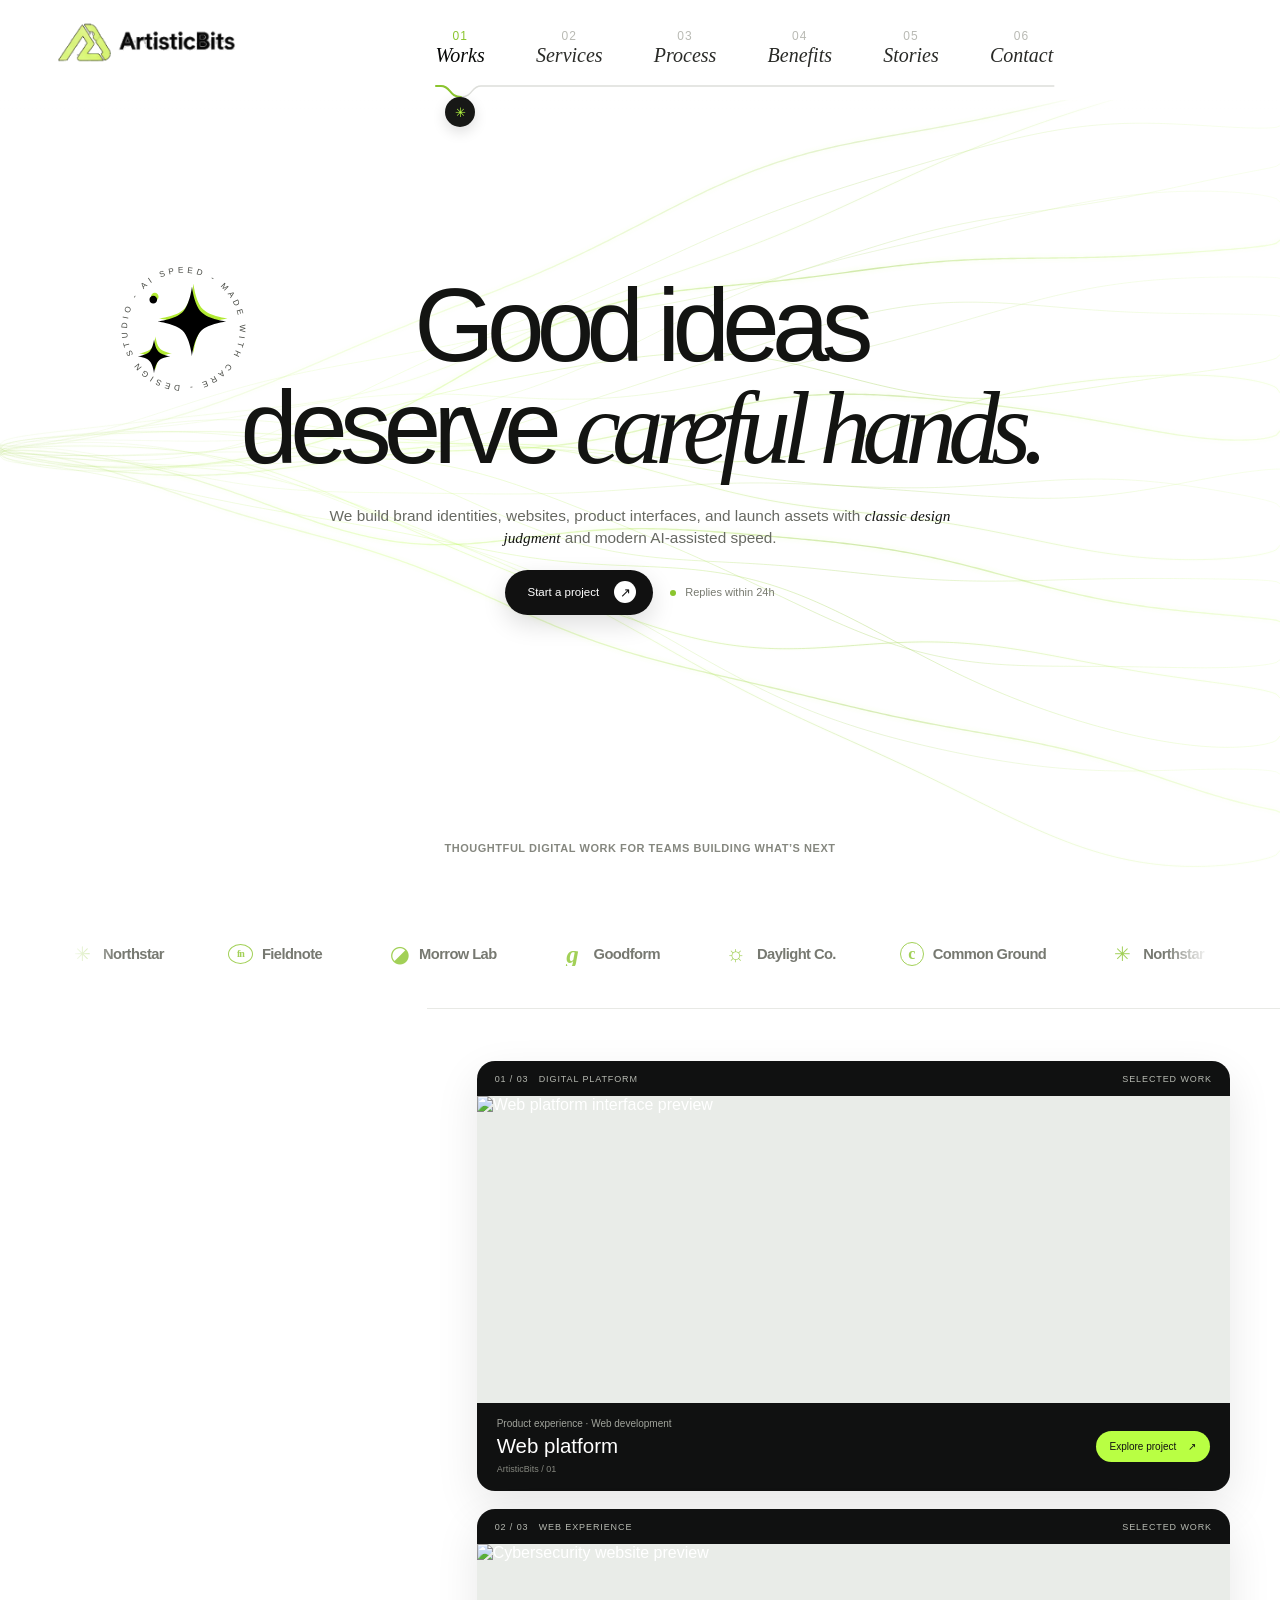
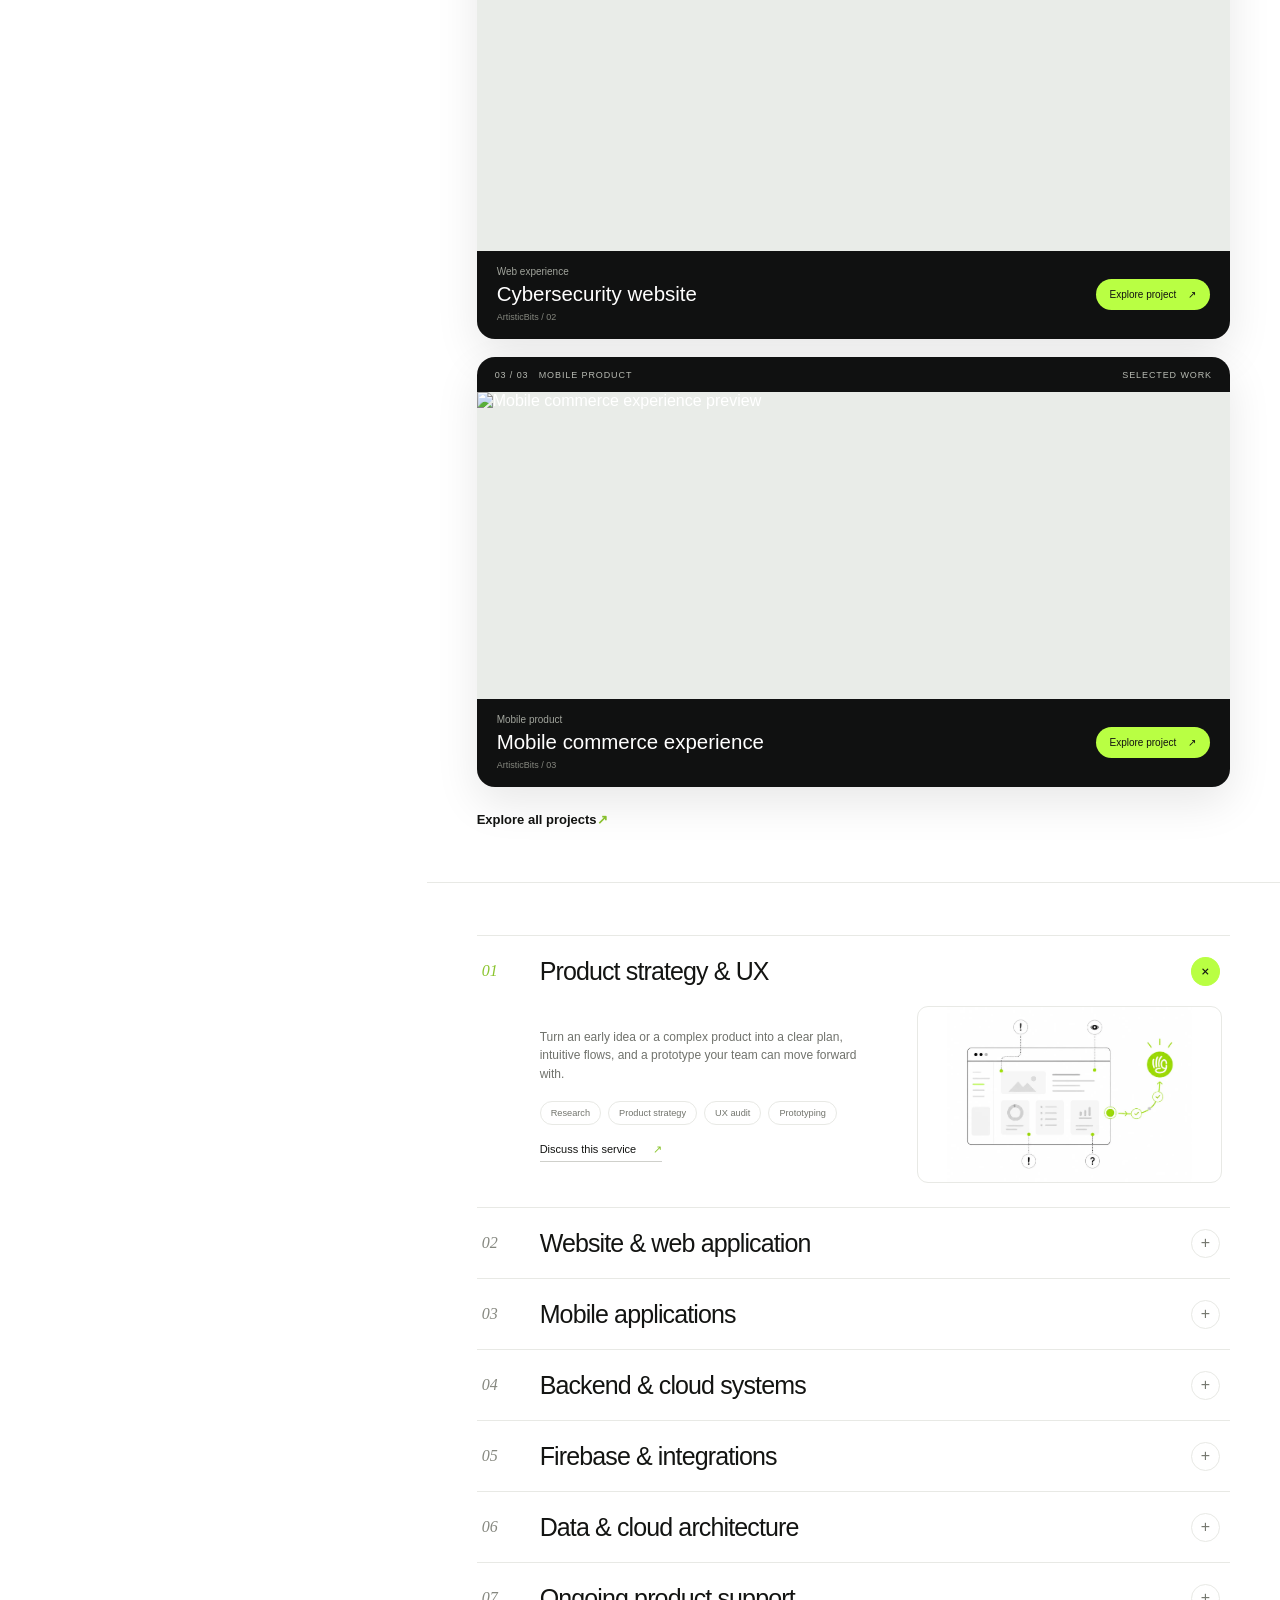
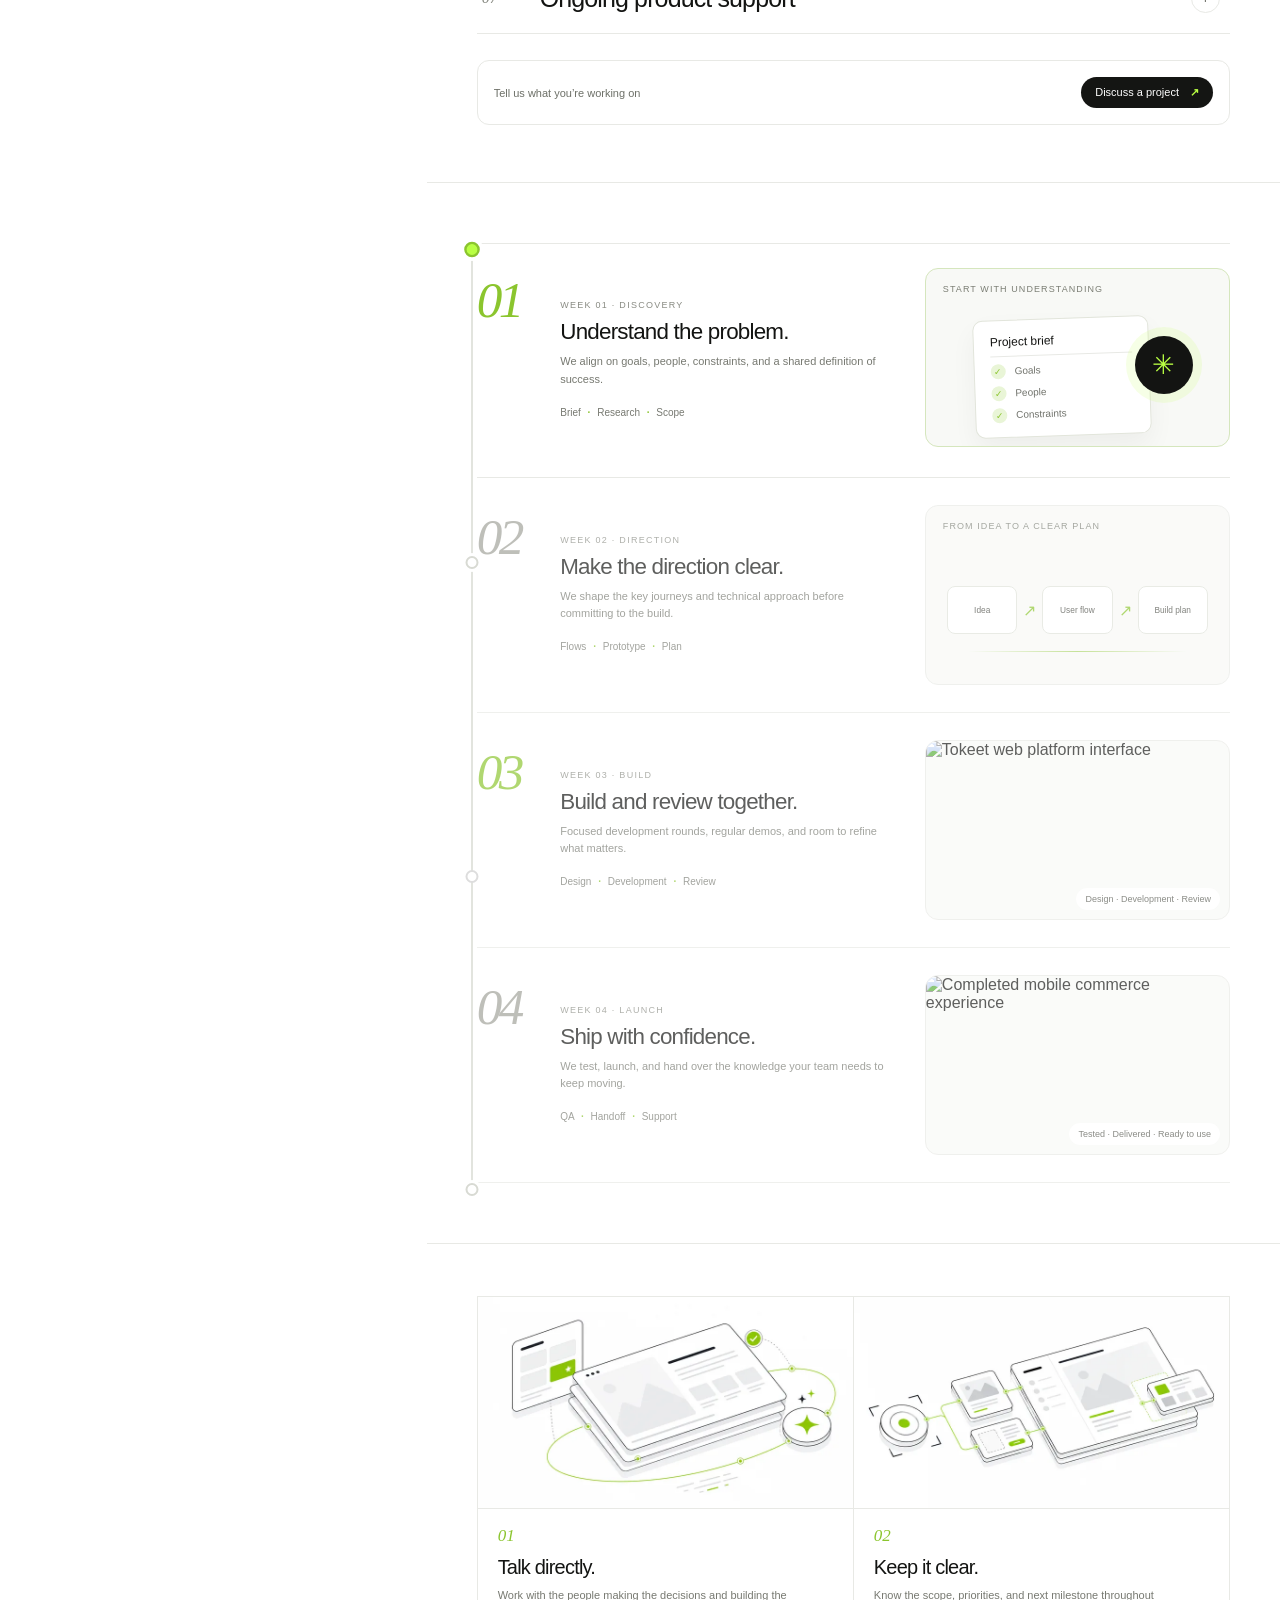
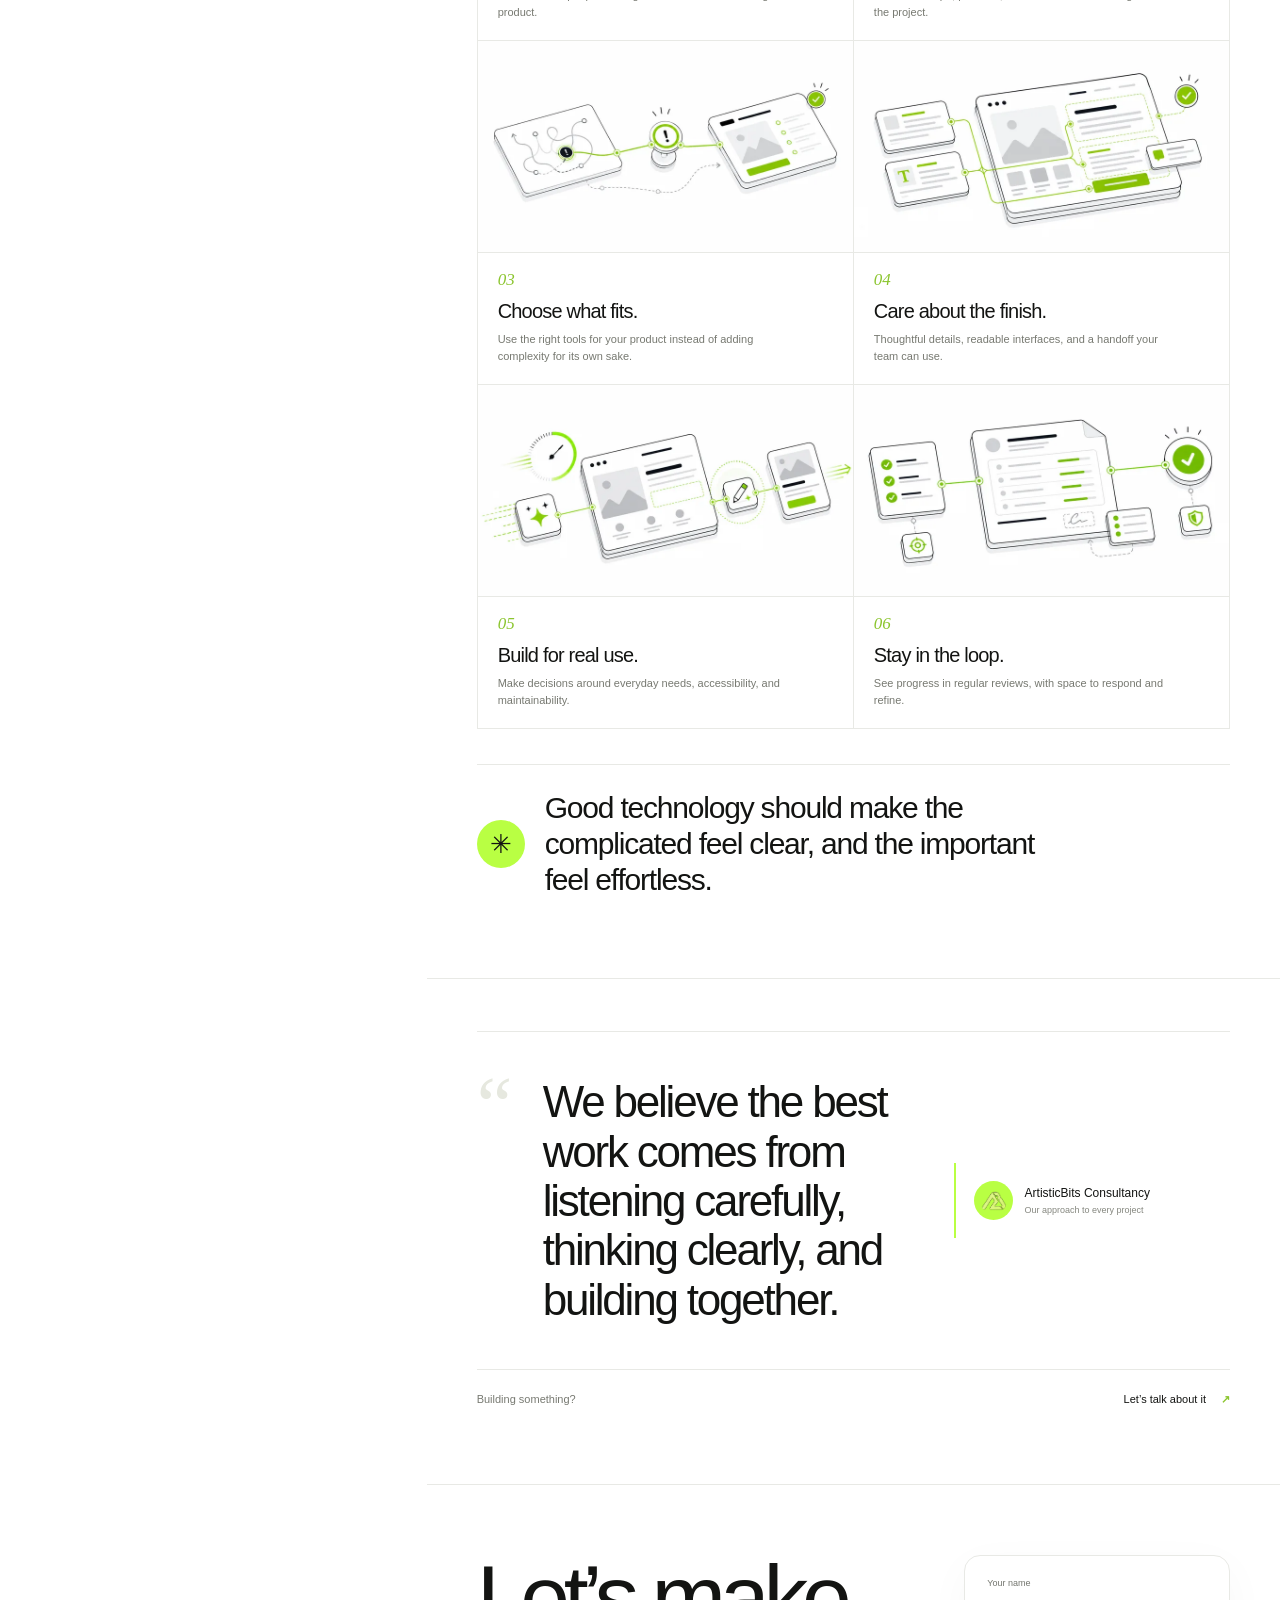
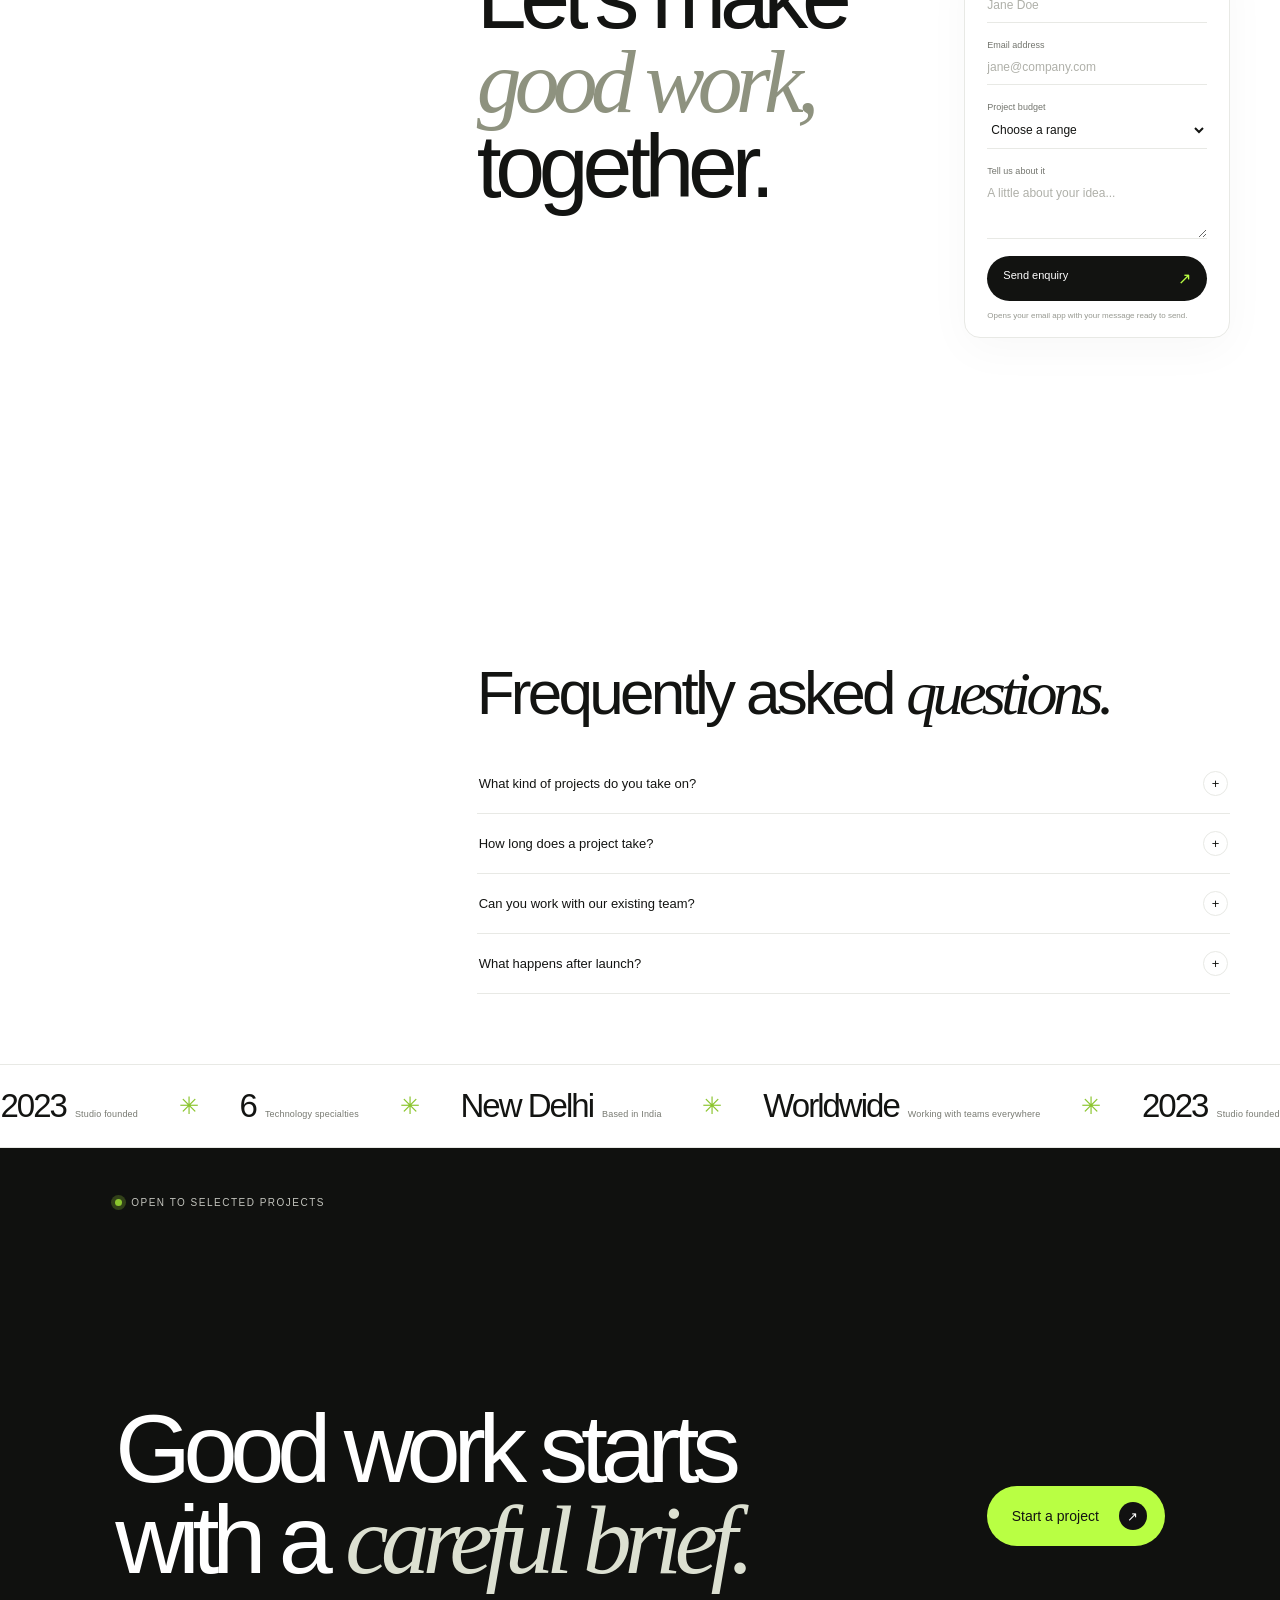
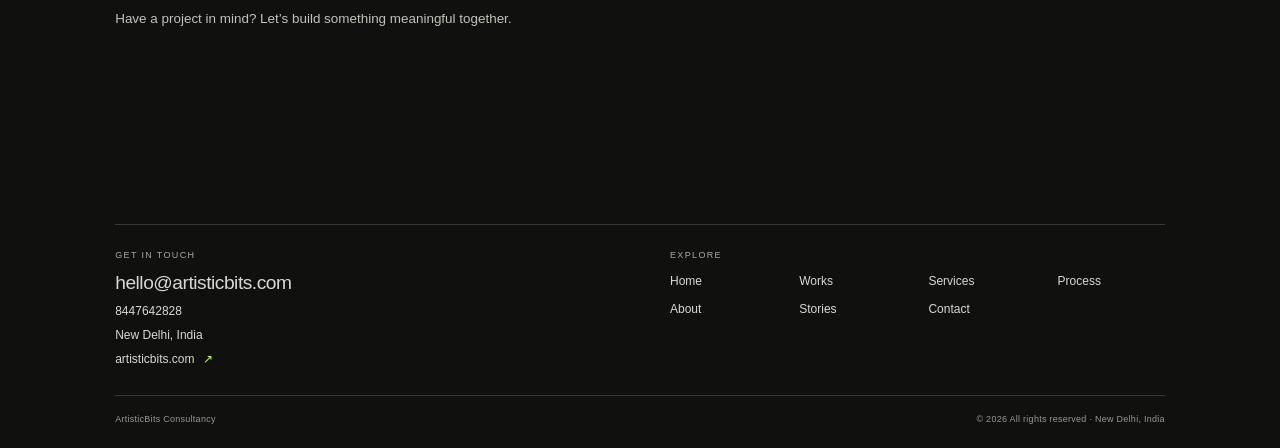
==== commit 91584a9b: "comit" ====
--- a/index.html
+++ b/index.html
@@ -18,6 +18,10 @@
   <link rel="stylesheet" href="./assets/styles/reference-fluid-scale.css">
   <link rel="stylesheet" href="./assets/styles/reference-nav-wire.css">
   <link rel="stylesheet" href="./assets/styles/reference-services.css">
+  <link rel="stylesheet" href="./assets/styles/reference-process.css">
+  <link rel="stylesheet" href="./assets/styles/reference-benefits.css">
+  <link rel="stylesheet" href="./assets/styles/reference-footer.css">
+  <link rel="stylesheet" href="./assets/styles/reference-stories.css">
 </head>
 <body>
   <header class="site-header">
@@ -96,52 +100,65 @@
       <div class="section-main service-main"><div class="service-list" data-service-list>
         <article class="service-item is-active">
           <h3><button class="service-toggle" id="service-toggle-01" type="button" aria-expanded="true" aria-controls="service-panel-01"><span class="service-index">01</span><span class="service-title">Product strategy &amp; UX</span><span class="service-indicator" aria-hidden="true">+</span></button></h3>
-          <div class="service-detail" id="service-panel-01" role="region" aria-labelledby="service-toggle-01"><div class="service-copy"><p>Turn an early idea or a complex product into a clear plan, intuitive flows, and a prototype your team can move forward with.</p><div class="service-tags"><span>Research</span><span>Product strategy</span><span>UX audit</span><span>Prototyping</span></div><a class="service-cta" href="#contact">Discuss this service <b>↗</b></a></div><figure class="service-visual"><img src="./assets/images/portfolio-1.png" alt="Tokeet property management platform interface"><figcaption>Product experience · Web development</figcaption></figure></div>
+          <div class="service-detail" id="service-panel-01" role="region" aria-labelledby="service-toggle-01"><div class="service-copy"><p>Turn an early idea or a complex product into a clear plan, intuitive flows, and a prototype your team can move forward with.</p><div class="service-tags"><span>Research</span><span>Product strategy</span><span>UX audit</span><span>Prototyping</span></div><a class="service-cta" href="#contact">Discuss this service <b>↗</b></a></div><figure class="service-visual"><img src="./assets/images/services/01-ui-ux-audit.webp" alt="UI/UX audit illustration showing interface review points" loading="lazy" decoding="async"></figure></div>
         </article>
         <article class="service-item">
           <h3><button class="service-toggle" id="service-toggle-02" type="button" aria-expanded="false" aria-controls="service-panel-02"><span class="service-index">02</span><span class="service-title">Website &amp; web application</span><span class="service-indicator" aria-hidden="true">+</span></button></h3>
-          <div class="service-detail" id="service-panel-02" role="region" aria-labelledby="service-toggle-02" hidden><div class="service-copy"><p>Responsive websites and web platforms that make your offer clear and your workflows easier to use.</p><div class="service-tags"><span>Ruby on Rails</span><span>Web apps</span><span>Responsive design</span><span>Integrations</span></div><a class="service-cta" href="#contact">Discuss this service <b>↗</b></a></div><figure class="service-visual"><img src="./assets/images/portfolio-2.png" alt="Iremos cybersecurity website design"><figcaption>Website experience · Iremos</figcaption></figure></div>
+          <div class="service-detail" id="service-panel-02" role="region" aria-labelledby="service-toggle-02" hidden><div class="service-copy"><p>Responsive websites and web platforms that make your offer clear and your workflows easier to use.</p><div class="service-tags"><span>Ruby on Rails</span><span>Web apps</span><span>Responsive design</span><span>Integrations</span></div><a class="service-cta" href="#contact">Discuss this service <b>↗</b></a></div><figure class="service-visual"><img src="./assets/images/services/03-website-web-app-ux.webp" alt="Website and web application UX illustration" loading="lazy" decoding="async"></figure></div>
         </article>
         <article class="service-item">
           <h3><button class="service-toggle" id="service-toggle-03" type="button" aria-expanded="false" aria-controls="service-panel-03"><span class="service-index">03</span><span class="service-title">Mobile applications</span><span class="service-indicator" aria-hidden="true">+</span></button></h3>
-          <div class="service-detail" id="service-panel-03" role="region" aria-labelledby="service-toggle-03" hidden><div class="service-copy"><p>Mobile experiences designed for day-to-day use and built for dependable performance.</p><div class="service-tags"><span>Flutter</span><span>Android</span><span>Firebase</span><span>App flows</span></div><a class="service-cta" href="#contact">Discuss this service <b>↗</b></a></div><figure class="service-visual"><img src="./assets/images/portfolio-3.png" alt="Mobile commerce application screens"><figcaption>Mobile product · App experience</figcaption></figure></div>
+          <div class="service-detail" id="service-panel-03" role="region" aria-labelledby="service-toggle-03" hidden><div class="service-copy"><p>Mobile experiences designed for day-to-day use and built for dependable performance.</p><div class="service-tags"><span>Flutter</span><span>Android</span><span>Firebase</span><span>App flows</span></div><a class="service-cta" href="#contact">Discuss this service <b>↗</b></a></div><figure class="service-visual"><img src="./assets/images/services/04-mobile-ui-ux.webp" alt="Mobile UX illustration with three phone interface screens" loading="lazy" decoding="async"></figure></div>
         </article>
         <article class="service-item">
           <h3><button class="service-toggle" id="service-toggle-04" type="button" aria-expanded="false" aria-controls="service-panel-04"><span class="service-index">04</span><span class="service-title">Backend &amp; cloud systems</span><span class="service-indicator" aria-hidden="true">+</span></button></h3>
-          <div class="service-detail" id="service-panel-04" role="region" aria-labelledby="service-toggle-04" hidden><div class="service-copy"><p>Reliable APIs, data systems, and cloud infrastructure shaped around your product’s needs.</p><div class="service-tags"><span>PostgreSQL</span><span>Google Cloud</span><span>Firebase</span><span>Backend development</span></div><a class="service-cta" href="#contact">Discuss this service <b>↗</b></a></div><figure class="service-visual"><img src="./assets/images/portfolio-1.png" alt="Web platform with connected property management tools"><figcaption>Connected platform · Tokeet</figcaption></figure></div>
+          <div class="service-detail" id="service-panel-04" role="region" aria-labelledby="service-toggle-04" hidden><div class="service-copy"><p>Reliable APIs, data systems, and cloud infrastructure shaped around your product’s needs.</p><div class="service-tags"><span>PostgreSQL</span><span>Google Cloud</span><span>Firebase</span><span>Backend development</span></div><a class="service-cta" href="#contact">Discuss this service <b>↗</b></a></div><figure class="service-visual"><img src="./assets/images/services/02-wireframing-prototyping.webp" alt="Wireframe and prototype flow illustration" loading="lazy" decoding="async"></figure></div>
         </article>
         <article class="service-item">
           <h3><button class="service-toggle" id="service-toggle-05" type="button" aria-expanded="false" aria-controls="service-panel-05"><span class="service-index">05</span><span class="service-title">Firebase &amp; integrations</span><span class="service-indicator" aria-hidden="true">+</span></button></h3>
-          <div class="service-detail" id="service-panel-05" role="region" aria-labelledby="service-toggle-05" hidden><div class="service-copy"><p>Connect product experiences to the services and data that power them.</p><div class="service-tags"><span>Firebase</span><span>APIs</span><span>Authentication</span><span>Integrations</span></div><a class="service-cta" href="#contact">Discuss this service <b>↗</b></a></div><figure class="service-visual"><img src="./assets/images/portfolio-1.png" alt="Tokeet platform interface showing connected booking and messaging tools"><figcaption>Product integrations · Tokeet</figcaption></figure></div>
+          <div class="service-detail" id="service-panel-05" role="region" aria-labelledby="service-toggle-05" hidden><div class="service-copy"><p>Connect product experiences to the services and data that power them.</p><div class="service-tags"><span>Firebase</span><span>APIs</span><span>Authentication</span><span>Integrations</span></div><a class="service-cta" href="#contact">Discuss this service <b>↗</b></a></div><figure class="service-visual"><img src="./assets/images/services/07-graphic-design.webp" alt="Connected design components flowing into an interface" loading="lazy" decoding="async"></figure></div>
         </article>
         <article class="service-item">
           <h3><button class="service-toggle" id="service-toggle-06" type="button" aria-expanded="false" aria-controls="service-panel-06"><span class="service-index">06</span><span class="service-title">Data &amp; cloud architecture</span><span class="service-indicator" aria-hidden="true">+</span></button></h3>
-          <div class="service-detail" id="service-panel-06" role="region" aria-labelledby="service-toggle-06" hidden><div class="service-copy"><p>Plan robust data and cloud foundations for products that need dependable performance.</p><div class="service-tags"><span>PostgreSQL</span><span>Google Cloud</span><span>Scalable systems</span></div><a class="service-cta" href="#contact">Discuss this service <b>↗</b></a></div><figure class="service-visual"><img src="./assets/images/portfolio-2.png" alt="Iremos digital services website"><figcaption>Digital systems · Iremos</figcaption></figure></div>
+          <div class="service-detail" id="service-panel-06" role="region" aria-labelledby="service-toggle-06" hidden><div class="service-copy"><p>Plan robust data and cloud foundations for products that need dependable performance.</p><div class="service-tags"><span>PostgreSQL</span><span>Google Cloud</span><span>Scalable systems</span></div><a class="service-cta" href="#contact">Discuss this service <b>↗</b></a></div><figure class="service-visual"><img src="./assets/images/services/05-ui-ux-design.webp" alt="UI/UX design illustration with dashboard components and visual system" loading="lazy" decoding="async"></figure></div>
         </article>
         <article class="service-item">
           <h3><button class="service-toggle" id="service-toggle-07" type="button" aria-expanded="false" aria-controls="service-panel-07"><span class="service-index">07</span><span class="service-title">Ongoing product support</span><span class="service-indicator" aria-hidden="true">+</span></button></h3>
-          <div class="service-detail" id="service-panel-07" role="region" aria-labelledby="service-toggle-07" hidden><div class="service-copy"><p>Practical improvements, maintenance, and technical guidance as your product grows.</p><div class="service-tags"><span>Enhancements</span><span>Maintenance</span><span>Technical guidance</span></div><a class="service-cta" href="#contact">Discuss this service <b>↗</b></a></div><figure class="service-visual"><img src="./assets/images/portfolio-3.png" alt="Mobile commerce product interface"><figcaption>Product iteration · Mobile experience</figcaption></figure></div>
+          <div class="service-detail" id="service-panel-07" role="region" aria-labelledby="service-toggle-07" hidden><div class="service-copy"><p>Practical improvements, maintenance, and technical guidance as your product grows.</p><div class="service-tags"><span>Enhancements</span><span>Maintenance</span><span>Technical guidance</span></div><a class="service-cta" href="#contact">Discuss this service <b>↗</b></a></div><figure class="service-visual"><img src="./assets/images/services/06-ux-writing.webp" alt="UX writing illustration showing a product question becoming clear interface copy" loading="lazy" decoding="async"></figure></div>
         </article>
       </div><div class="service-footnote"><span>Tell us what you’re working on</span><a href="#contact">Discuss a project <b>↗</b></a></div></div>
     </section>
     <section class="editorial-section process-section" id="process" data-page-section>
       <aside class="section-aside"><div class="section-number">03 <small>of 06</small></div><div class="aside-kicker">Process</div><h2>Four phases.<br><em>No surprises.</em></h2><p>We make the work visible, keep feedback timely, and agree on the next step before we take it.</p></aside>
-      <div class="section-main process-main"><div class="timeline-line"><i></i><i></i><i></i><i></i></div>
-        <article class="phase"><div class="phase-index">01</div><div class="phase-copy"><small>WEEK 01 · DISCOVERY</small><h3>Understand the problem.</h3><p>We align on goals, people, constraints, and a shared definition of success.</p></div><div class="phase-tags">Brief <b>·</b> Research <b>·</b> Scope</div></article>
-        <article class="phase"><div class="phase-index">02</div><div class="phase-copy"><small>WEEK 02 · DIRECTION</small><h3>Make the direction clear.</h3><p>We shape the key journeys and technical approach before committing to the build.</p></div><div class="phase-tags">Flows <b>·</b> Prototype <b>·</b> Plan</div></article>
-        <article class="phase"><div class="phase-index">03</div><div class="phase-copy"><small>WEEK 03 · BUILD</small><h3>Build and review together.</h3><p>Focused development rounds, regular demos, and room to refine what matters.</p></div><div class="phase-tags">Design <b>·</b> Development <b>·</b> Review</div></article>
-        <article class="phase"><div class="phase-index">04</div><div class="phase-copy"><small>WEEK 04 · LAUNCH</small><h3>Ship with confidence.</h3><p>We test, launch, and hand over the knowledge your team needs to keep moving.</p></div><div class="phase-tags">QA <b>·</b> Handoff <b>·</b> Support</div></article>
+      <div class="section-main process-main" data-process-main>
+        <div class="timeline-line" role="progressbar" aria-label="Process progress" aria-valuemin="0" aria-valuemax="100" aria-valuenow="0"><span class="timeline-progress"></span><i class="is-current"></i><i></i><i></i><i></i></div>
+        <article class="phase is-current" data-process-phase>
+          <div class="phase-index">01</div><div class="phase-copy"><small>WEEK 01 · DISCOVERY</small><h3>Understand the problem.</h3><p>We align on goals, people, constraints, and a shared definition of success.</p><div class="phase-tags">Brief <b>·</b> Research <b>·</b> Scope</div></div>
+          <div class="phase-visual phase-visual-discovery" aria-hidden="true"><span class="visual-eyebrow">Start with understanding</span><div class="discovery-board"><b>Project brief</b><span><i>✓</i> Goals</span><span><i>✓</i> People</span><span><i>✓</i> Constraints</span></div><div class="visual-orbit">✳</div></div>
+        </article>
+        <article class="phase" data-process-phase>
+          <div class="phase-index">02</div><div class="phase-copy"><small>WEEK 02 · DIRECTION</small><h3>Make the direction clear.</h3><p>We shape the key journeys and technical approach before committing to the build.</p><div class="phase-tags">Flows <b>·</b> Prototype <b>·</b> Plan</div></div>
+          <div class="phase-visual phase-visual-direction" aria-hidden="true"><span class="visual-eyebrow">From idea to a clear plan</span><div class="direction-flow"><span>Idea</span><i>↗</i><span>User flow</span><i>↗</i><span>Build plan</span></div><div class="direction-rule"></div></div>
+        </article>
+        <article class="phase" data-process-phase>
+          <div class="phase-index">03</div><div class="phase-copy"><small>WEEK 03 · BUILD</small><h3>Build and review together.</h3><p>Focused development rounds, regular demos, and room to refine what matters.</p><div class="phase-tags">Design <b>·</b> Development <b>·</b> Review</div></div>
+          <figure class="phase-visual phase-visual-image"><img src="./assets/images/portfolio-1.png" loading="lazy" decoding="async" alt="Tokeet web platform interface"><figcaption>Design · Development · Review</figcaption></figure>
+        </article>
+        <article class="phase" data-process-phase>
+          <div class="phase-index">04</div><div class="phase-copy"><small>WEEK 04 · LAUNCH</small><h3>Ship with confidence.</h3><p>We test, launch, and hand over the knowledge your team needs to keep moving.</p><div class="phase-tags">QA <b>·</b> Handoff <b>·</b> Support</div></div>
+          <figure class="phase-visual phase-visual-image"><img src="./assets/images/portfolio-3.png" loading="lazy" decoding="async" alt="Completed mobile commerce experience"><figcaption>Tested · Delivered · Ready to use</figcaption></figure>
+        </article>
       </div>
     </section>
     <section class="editorial-section benefits-section" id="benefits" data-page-section>
       <aside class="section-aside"><div class="section-number">04 <small>of 06</small></div><div class="aside-kicker">Why ArtisticBits</div><h2>Good work is<br><em>good to work with.</em></h2><p>Small-team collaboration, considered decisions, and a steady path from brief to launch.</p></aside>
       <div class="section-main benefits-main"><div class="benefit-grid">
-        <article><span>01</span><h3>Talk directly.</h3><p>Work with the people making the decisions and building the product.</p></article>
-        <article><span>02</span><h3>Keep it clear.</h3><p>Know the scope, priorities, and next milestone throughout the project.</p></article>
-        <article><span>03</span><h3>Choose what fits.</h3><p>Use the right tools for your product instead of adding complexity for its own sake.</p></article>
-        <article><span>04</span><h3>Care about the finish.</h3><p>Thoughtful details, readable interfaces, and a handoff your team can use.</p></article>
-        <article><span>05</span><h3>Build for real use.</h3><p>Make decisions around everyday needs, accessibility, and maintainability.</p></article>
-        <article><span>06</span><h3>Stay in the loop.</h3><p>See progress in regular reviews, with space to respond and refine.</p></article>
+        <article><figure class="benefit-visual"><img src="./assets/images/benefits/01-world-class-quality.webp" alt="Illustration of a polished website interface with quality checks" loading="lazy" decoding="async"></figure><span>01</span><h3>Talk directly.</h3><p>Work with the people making the decisions and building the product.</p></article>
+        <article><figure class="benefit-visual"><img src="./assets/images/benefits/02-personalised-design.webp" alt="Illustration of a tailored website interface and selected components" loading="lazy" decoding="async"></figure><span>02</span><h3>Keep it clear.</h3><p>Know the scope, priorities, and next milestone throughout the project.</p></article>
+        <article><figure class="benefit-visual"><img src="./assets/images/benefits/03-problem-solving.webp" alt="Illustration of tracing and resolving a product design problem" loading="lazy" decoding="async"></figure><span>03</span><h3>Choose what fits.</h3><p>Use the right tools for your product instead of adding complexity for its own sake.</p></article>
+        <article><figure class="benefit-visual"><img src="./assets/images/benefits/04-copywriting-included.webp" alt="Illustration of website copy and content being integrated into a design" loading="lazy" decoding="async"></figure><span>04</span><h3>Care about the finish.</h3><p>Thoughtful details, readable interfaces, and a handoff your team can use.</p></article>
+        <article><figure class="benefit-visual"><img src="./assets/images/benefits/05-quick-turnaround.webp" alt="Illustration of a design workflow moving from concept to delivery" loading="lazy" decoding="async"></figure><span>05</span><h3>Build for real use.</h3><p>Make decisions around everyday needs, accessibility, and maintainability.</p></article>
+        <article><figure class="benefit-visual"><img src="./assets/images/benefits/06-clear-pricing.webp" alt="Illustration of a clear estimate and approval flow" loading="lazy" decoding="async"></figure><span>06</span><h3>Stay in the loop.</h3><p>See progress in regular reviews, with space to respond and refine.</p></article>
       </div><div class="benefit-note"><span class="benefit-mark">✳</span><p>Good technology should make the complicated feel clear, and the important feel effortless.</p></div></div>
     </section>
     <section class="editorial-section stories-section" id="stories" data-page-section>
@@ -158,12 +175,25 @@
     </div>
     <div class="numbers-ticker" aria-label="ArtisticBits studio facts"><div><span>2023 <small>Studio founded</small></span><b>✳</b><span>6 <small>Technology specialties</small></span><b>✳</b><span>New Delhi <small>Based in India</small></span><b>✳</b><span>Worldwide <small>Working with teams everywhere</small></span><b>✳</b><span>2023 <small>Studio founded</small></span></div></div>
   </main>
-  <footer class="site-footer"><div class="footer-kicker"><i></i> Open to selected projects</div><div class="footer-main"><h2>Good work starts<br>with a <em>careful brief.</em></h2><a class="pill-button lime" href="#contact">Start a project <span>↗</span></a></div><div class="footer-links"><a href="#work">Works</a><a href="#services">Services</a><a href="#process">Process</a><a href="#benefits">Benefits</a><a href="#stories">Stories</a><a href="#contact">Contact</a><span>© 2026 ArtisticBits Consultancy · New Delhi, India</span></div></footer>
+  <footer class="site-footer" data-site-footer>
+    <div class="footer-kicker"><i></i> Open to selected projects</div>
+    <div class="footer-main">
+      <div class="footer-close-copy"><h2 class="footer-title"><span class="footer-title-line"><span>Good work starts</span></span><span class="footer-title-line"><span>with a <em>careful brief.</em></span></span></h2><p class="footer-subcopy">Have a project in mind? Let’s build something meaningful together.</p></div>
+      <a class="pill-button lime footer-cta" href="#contact">Start a project <span aria-hidden="true">↗</span></a>
+    </div>
+    <div class="footer-directory">
+      <div class="footer-contact"><span class="footer-label">Get in touch</span><a class="footer-email" href="mailto:hello@artisticbits.com">hello@artisticbits.com</a><a href="tel:8447642828">8447642828</a><span>New Delhi, India</span><a href="https://artisticbits.com" target="_blank" rel="noopener noreferrer">artisticbits.com <b aria-hidden="true">↗</b></a></div>
+      <nav class="footer-nav" aria-label="Footer navigation"><span class="footer-label">Explore</span><div><a href="#top">Home</a><a href="#work">Works</a><a href="#services">Services</a><a href="#process">Process</a><a href="#benefits">About</a><a href="#stories">Stories</a><a href="#contact">Contact</a></div></nav>
+    </div>
+    <div class="footer-bottom"><span>ArtisticBits Consultancy</span><span>© <time data-current-year datetime="2026">2026</time> All rights reserved · New Delhi, India</span></div>
+  </footer>
   <script src="./assets/js/reference-home.js" defer></script>
   <script src="./assets/js/hero-wave-animation.js" defer></script>
   <script src="./assets/js/gsap.min.js" defer></script>
   <script src="./assets/js/ScrollTrigger.min.js" defer></script>
   <script src="./assets/js/reference-project-stack.js" defer></script>
   <script src="./assets/js/reference-services.js" defer></script>
+  <script src="./assets/js/reference-process.js" defer></script>
+  <script src="./assets/js/reference-footer.js" defer></script>
 </body>
 </html>
--- a/assets/styles/reference-services.css
+++ b/assets/styles/reference-services.css
@@ -18,8 +18,8 @@
 .service-tags span{border:1px solid var(--rule);border-radius:20px;padding:6px 10px;color:#73756e;font-size:clamp(9px,.72vw,12px)}
 .service-cta{display:inline-flex;align-items:center;margin-top:18px;padding-bottom:5px;border-bottom:1px solid #cfd0cb;font-size:11px;color:var(--ink)}
 .service-cta b{margin-left:17px;color:var(--lime-deep);font-weight:500}
-.service-visual{position:relative;min-width:0;margin:0;overflow:hidden;border-radius:11px;background:#f1f2ef;aspect-ratio:1.72/1}
-.service-visual img{display:block;width:100%;height:100%;object-fit:cover;object-position:top center}
+.service-visual{position:relative;min-width:0;margin:0;overflow:hidden;border:1px solid var(--rule);border-radius:11px;background:#fff;aspect-ratio:1.72/1}
+.service-visual img{display:block;width:100%;height:100%;object-fit:contain;object-position:center}
 .service-visual figcaption{position:absolute;right:9px;bottom:9px;padding:6px 9px;border-radius:20px;background:#fffE;color:#55574f;font-size:9px;backdrop-filter:blur(8px)}
 .service-footnote{margin-top:26px}
 @media(max-width:900px){.service-detail{grid-template-columns:minmax(0,1fr) minmax(165px,.85fr);gap:20px;padding-left:52px}.service-toggle{min-height:65px}}
--- a/assets/styles/reference-process.css
+++ b/assets/styles/reference-process.css
@@ -0,0 +1,37 @@
+.process-main{gap:0;padding-top:60px;padding-bottom:60px}
+.timeline-line{top:60px;bottom:60px;width:2px;background:#e2e4de;overflow:visible}
+.timeline-progress{position:absolute;inset:0 0 auto;width:100%;height:100%;background:var(--lime-deep);transform:scaleY(0);transform-origin:top center;will-change:transform}
+.timeline-line i{z-index:1;width:13px;height:13px;background:#fff;border:2px solid #d8dad3;box-shadow:0 0 0 3px var(--paper);transition:background .3s,border-color .3s,transform .3s}
+.timeline-line i:nth-of-type(1){top:0}
+.timeline-line i:nth-of-type(2){top:33.333%}
+.timeline-line i:nth-of-type(3){top:66.666%}
+.timeline-line i:nth-of-type(4){top:100%;bottom:auto}
+.timeline-line i.is-current{background:var(--lime);border-color:var(--lime-deep);transform:translateX(-50%) scale(1.2)}
+.phase{grid-template-columns:58px minmax(190px,1fr) minmax(205px,.9fr);gap:clamp(14px,2vw,26px);min-height:235px;padding:25px 0;border-bottom:1px solid var(--rule);transition:opacity .35s}
+.phase:first-of-type{border-top:1px solid var(--rule)}
+.phase:not(.is-current){opacity:.68}
+.phase-index{align-self:start;padding-top:4px;font-size:clamp(36px,4vw,52px);transition:color .3s,transform .35s}
+.phase.is-current .phase-index{color:var(--lime-deep);transform:translateY(-3px)}
+.phase-copy small{display:block;font-size:9px;letter-spacing:.14em;color:#898b83}
+.phase-copy h3{font-size:clamp(20px,1.75vw,27px);margin:9px 0 8px}
+.phase-copy p{font-size:clamp(11px,.85vw,14px);line-height:1.55;max-width:325px}
+.phase-tags{margin-top:16px;font-size:10px}
+.phase-visual{position:relative;align-self:center;width:100%;min-width:0;aspect-ratio:1.7/1;margin:0;overflow:hidden;border:1px solid var(--rule);border-radius:13px;background:#f8f9f6;transition:transform .55s cubic-bezier(.2,.7,.2,1),border-color .35s,opacity .35s}
+.phase.is-current .phase-visual{transform:translateY(-3px);border-color:#d5e6bd}
+.phase-visual-image img{display:block;width:100%;height:100%;object-fit:cover;object-position:top center;transition:transform .7s cubic-bezier(.2,.7,.2,1)}
+.phase.is-current .phase-visual-image img{transform:scale(1.025)}
+.phase-visual figcaption{position:absolute;right:9px;bottom:9px;padding:6px 9px;border-radius:20px;background:#fffE;color:#55574f;font-size:9px;backdrop-filter:blur(8px)}
+.visual-eyebrow{position:absolute;top:15px;left:17px;color:#7b7e74;font-size:9px;letter-spacing:.12em;text-transform:uppercase}
+.discovery-board{position:absolute;left:16%;top:28%;width:58%;display:grid;gap:7px;padding:14px 16px;border:1px solid #e2e5db;border-radius:10px;background:#fff;box-shadow:0 12px 26px #10110f0c;transform:rotate(-2deg)}
+.discovery-board>b{padding-bottom:7px;border-bottom:1px solid var(--rule);font-size:12px;font-weight:500}
+.discovery-board>span{font-size:10px;color:#71736c}
+.discovery-board i{display:inline-grid;width:15px;height:15px;margin-right:6px;place-items:center;border-radius:50%;background:#e9f5d7;color:var(--lime-deep);font-size:9px;font-style:normal}
+.visual-orbit{position:absolute;right:12%;top:38%;display:grid;width:58px;height:58px;place-items:center;border-radius:50%;background:var(--ink);color:var(--lime);font-size:27px;box-shadow:0 0 0 9px #b9ff4321;animation:process-orbit 8s linear infinite}
+@keyframes process-orbit{to{transform:rotate(360deg)}}
+.direction-flow{position:absolute;left:7%;right:7%;top:45%;display:flex;align-items:center;justify-content:space-between;gap:6px}
+.direction-flow span{display:grid;min-width:0;min-height:48px;flex:1;place-items:center;padding:7px;border:1px solid #dfe2d9;border-radius:8px;background:#fff;color:#484a43;text-align:center;font-size:clamp(8px,.65vw,10px)}
+.direction-flow i{color:var(--lime-deep);font-size:16px;font-style:normal}
+.direction-rule{position:absolute;left:14%;right:14%;bottom:18%;height:1px;background:linear-gradient(90deg,transparent,var(--lime-deep),transparent);opacity:.7}
+@media(max-width:900px){.phase{grid-template-columns:46px minmax(170px,1fr) minmax(160px,.8fr);min-height:205px;gap:14px}.process-main{padding-left:clamp(58px,8vw,90px)}.timeline-line{left:25px}.phase-copy h3{font-size:20px}}
+@media(max-width:650px){.process-main{padding:15px 7vw 38px 48px;gap:0}.timeline-line{left:20px;top:25px;bottom:48px}.timeline-line i:nth-of-type(2){top:33.333%}.timeline-line i:nth-of-type(3){top:66.666%}.phase{grid-template-columns:34px minmax(0,1fr);gap:8px 10px;min-height:0;padding:24px 0}.phase:first-of-type{border-top:1px solid var(--rule)}.phase-index{font-size:34px;grid-column:1;grid-row:1}.phase-copy{grid-column:2;grid-row:1}.phase-copy small{font-size:8px}.phase-copy h3{font-size:18px;margin:7px 0}.phase-copy p{font-size:11px}.phase-tags{font-size:9px;margin-top:12px}.phase-visual{grid-column:2;grid-row:2;max-width:430px;margin-top:8px;aspect-ratio:1.75/1}.visual-eyebrow{font-size:8px;top:11px;left:12px}.discovery-board{gap:5px;padding:10px 12px}.discovery-board>b{font-size:10px}.discovery-board>span{font-size:8px}.discovery-board i{width:12px;height:12px;font-size:7px}.visual-orbit{width:43px;height:43px;font-size:20px;box-shadow:0 0 0 6px #b9ff4321}.phase-visual figcaption{font-size:8px}}
+@media(prefers-reduced-motion:reduce){.phase,.phase-index,.phase-visual,.phase-visual-image img{transition:none!important}.visual-orbit{animation:none!important}}
--- a/assets/styles/reference-benefits.css
+++ b/assets/styles/reference-benefits.css
@@ -0,0 +1,9 @@
+.benefit-grid article{min-height:340px;padding:0 20px 20px;overflow:hidden}
+.benefit-visual{margin:0 -21px 17px;overflow:hidden;aspect-ratio:16/9;background:#fafbf8;border-bottom:1px solid var(--rule)}
+.benefit-visual img{display:block;width:100%;height:100%;object-fit:cover;transition:transform .55s cubic-bezier(.2,.7,.2,1)}
+.benefit-grid article:hover .benefit-visual img{transform:scale(1.025)}
+.benefit-grid article>span{display:block;margin-bottom:10px}
+.benefit-grid article h3{margin:0 0 8px}
+.benefit-grid article p{max-width:290px}
+@media(max-width:650px){.benefit-grid article{min-height:0;padding:0 14px 15px}.benefit-visual{margin:0 -15px 13px}.benefit-grid article>span{margin-bottom:8px}.benefit-grid article h3{font-size:16px;margin:0 0 7px}.benefit-grid article p{font-size:9px}}
+@media(prefers-reduced-motion:reduce){.benefit-visual img{transition:none!important}}
--- a/assets/styles/reference-footer.css
+++ b/assets/styles/reference-footer.css
@@ -0,0 +1,31 @@
+.site-footer{min-height:100svh;padding:clamp(34px,5.5vh,72px) clamp(7vw,9vw,150px) 24px;display:flex;flex-direction:column;justify-content:space-between;overflow:hidden}
+.footer-kicker{font-size:10px;letter-spacing:.15em}
+.footer-main{flex:1;display:grid;grid-template-columns:minmax(0,1fr) auto;align-items:center;gap:35px;padding:clamp(38px,7vh,84px) 0}
+.footer-close-copy{min-width:0}
+.footer-main .footer-title{margin:0;font-size:clamp(48px,7.6vw,108px);line-height:.94;letter-spacing:-.075em;font-weight:450}
+.footer-title-line{display:block;overflow:hidden;padding:0 .05em .08em 0;margin-bottom:-.08em}
+.footer-title-line>span{display:block}
+.footer-title em{font-family:var(--serif);font-weight:400;letter-spacing:-.075em;color:#e2e5d8}
+.footer-subcopy{max-width:520px;margin:23px 0 0;color:#c1c3bb;font-size:clamp(13px,1.05vw,16px);line-height:1.5}
+.footer-cta{flex:none;height:60px;padding:0 18px 0 25px;gap:20px;font-size:14px;transition:background .25s,transform .25s,box-shadow .25s}
+.footer-cta:hover{transform:translateY(-3px);background:#d0ff78;box-shadow:0 14px 35px #0004}
+.footer-cta span{width:28px;height:28px;transition:transform .25s}
+.footer-cta:hover span{transform:translate(2px,-2px)}
+.footer-directory{display:grid;grid-template-columns:minmax(260px,1fr) minmax(350px,1fr);gap:60px;padding:25px 0 29px;border-top:1px solid #ffffff2b;border-bottom:1px solid #ffffff2b}
+.footer-label{display:block;margin-bottom:14px;color:#a9aca2;font-size:9px;letter-spacing:.15em;text-transform:uppercase}
+.footer-contact{display:grid;justify-items:start;gap:10px;color:#d7d9d2;font-size:12px}
+.footer-contact .footer-label{margin-bottom:2px}
+.footer-contact a{transition:color .2s}
+.footer-contact a:hover{color:var(--lime)}
+.footer-contact .footer-email{font-size:clamp(17px,1.5vw,22px);letter-spacing:-.025em}
+.footer-contact b{margin-left:5px;color:var(--lime);font-weight:450}
+.footer-nav>div{display:grid;grid-template-columns:repeat(4,minmax(65px,1fr));gap:14px 22px}
+.footer-nav a{position:relative;width:max-content;max-width:100%;color:#d7d9d2;font-size:12px;transition:color .2s}
+.footer-nav a::after{position:absolute;content:"";height:1px;left:0;right:100%;bottom:-4px;background:var(--lime);transition:right .25s}
+.footer-nav a:hover{color:var(--lime)}
+.footer-nav a:hover::after,.footer-nav a:focus-visible::after{right:0}
+.footer-contact a:focus-visible,.footer-nav a:focus-visible,.footer-cta:focus-visible{outline:2px solid var(--lime);outline-offset:4px;border-radius:2px}
+.footer-bottom{display:flex;justify-content:space-between;gap:18px;padding-top:18px;color:#96998f;font-size:9px;letter-spacing:.03em}
+@media(max-width:900px){.site-footer{padding-left:6vw;padding-right:6vw}.footer-main{gap:24px}.footer-directory{grid-template-columns:1fr 1fr;gap:35px}.footer-nav>div{grid-template-columns:repeat(3,minmax(65px,1fr));gap:13px 15px}}
+@media(max-width:650px){.site-footer{min-height:100svh;padding:30px 7vw 20px}.footer-kicker{font-size:8px}.footer-main{display:flex;flex-direction:column;align-items:flex-start;justify-content:center;gap:23px;padding:40px 0}.footer-main .footer-title{font-size:clamp(38px,11.5vw,68px);line-height:.98}.footer-subcopy{font-size:12px;margin-top:18px}.footer-cta{height:52px;font-size:12px;padding:0 14px 0 20px}.footer-directory{grid-template-columns:1fr;gap:28px;padding:21px 0 24px}.footer-contact{gap:9px;font-size:11px}.footer-contact .footer-email{font-size:18px;overflow-wrap:anywhere}.footer-nav>div{grid-template-columns:repeat(3,minmax(70px,1fr));gap:14px 12px}.footer-nav a{font-size:11px}.footer-bottom{flex-direction:column;gap:7px;padding-top:13px;font-size:8px}}
+@media(prefers-reduced-motion:reduce){.footer-cta,.footer-cta span,.footer-nav a,.footer-nav a::after{transition:none!important}}
--- a/assets/styles/reference-stories.css
+++ b/assets/styles/reference-stories.css
@@ -0,0 +1 @@
+.editorial-section.stories-section{min-height:0}
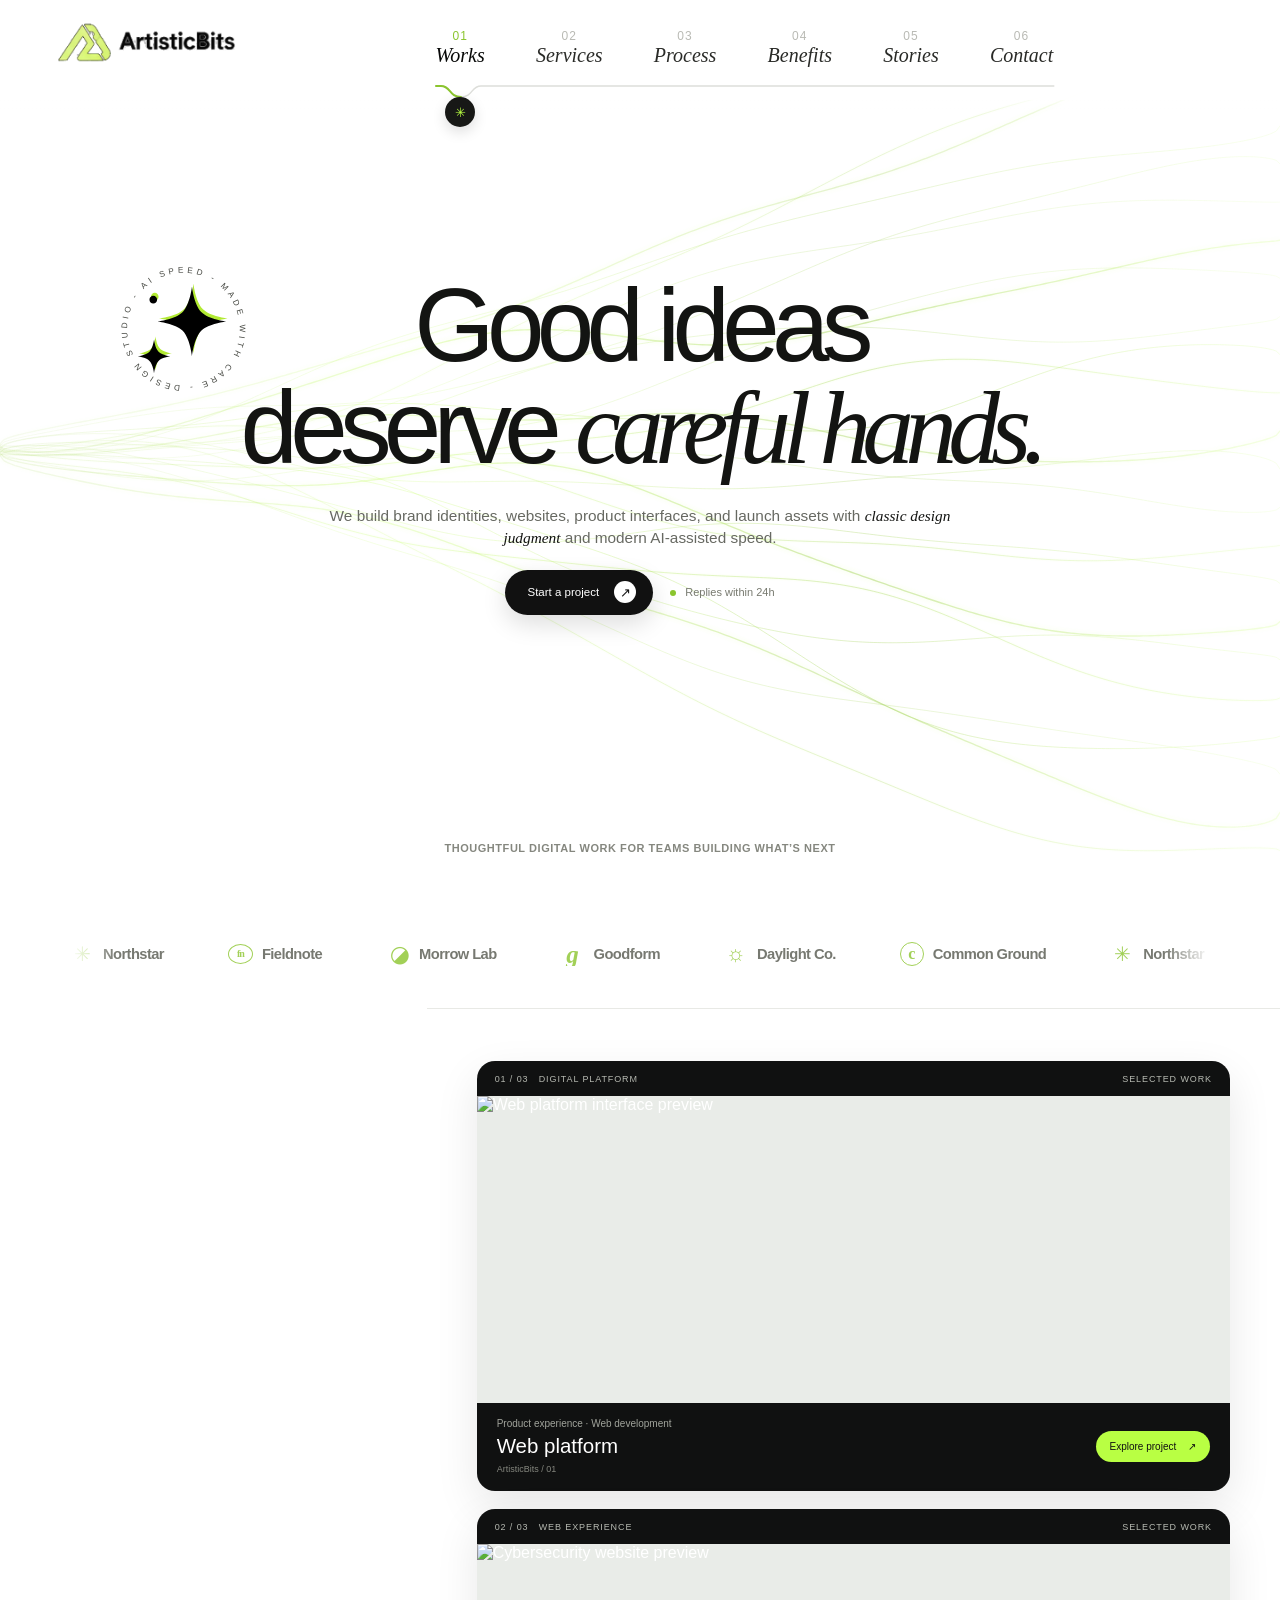
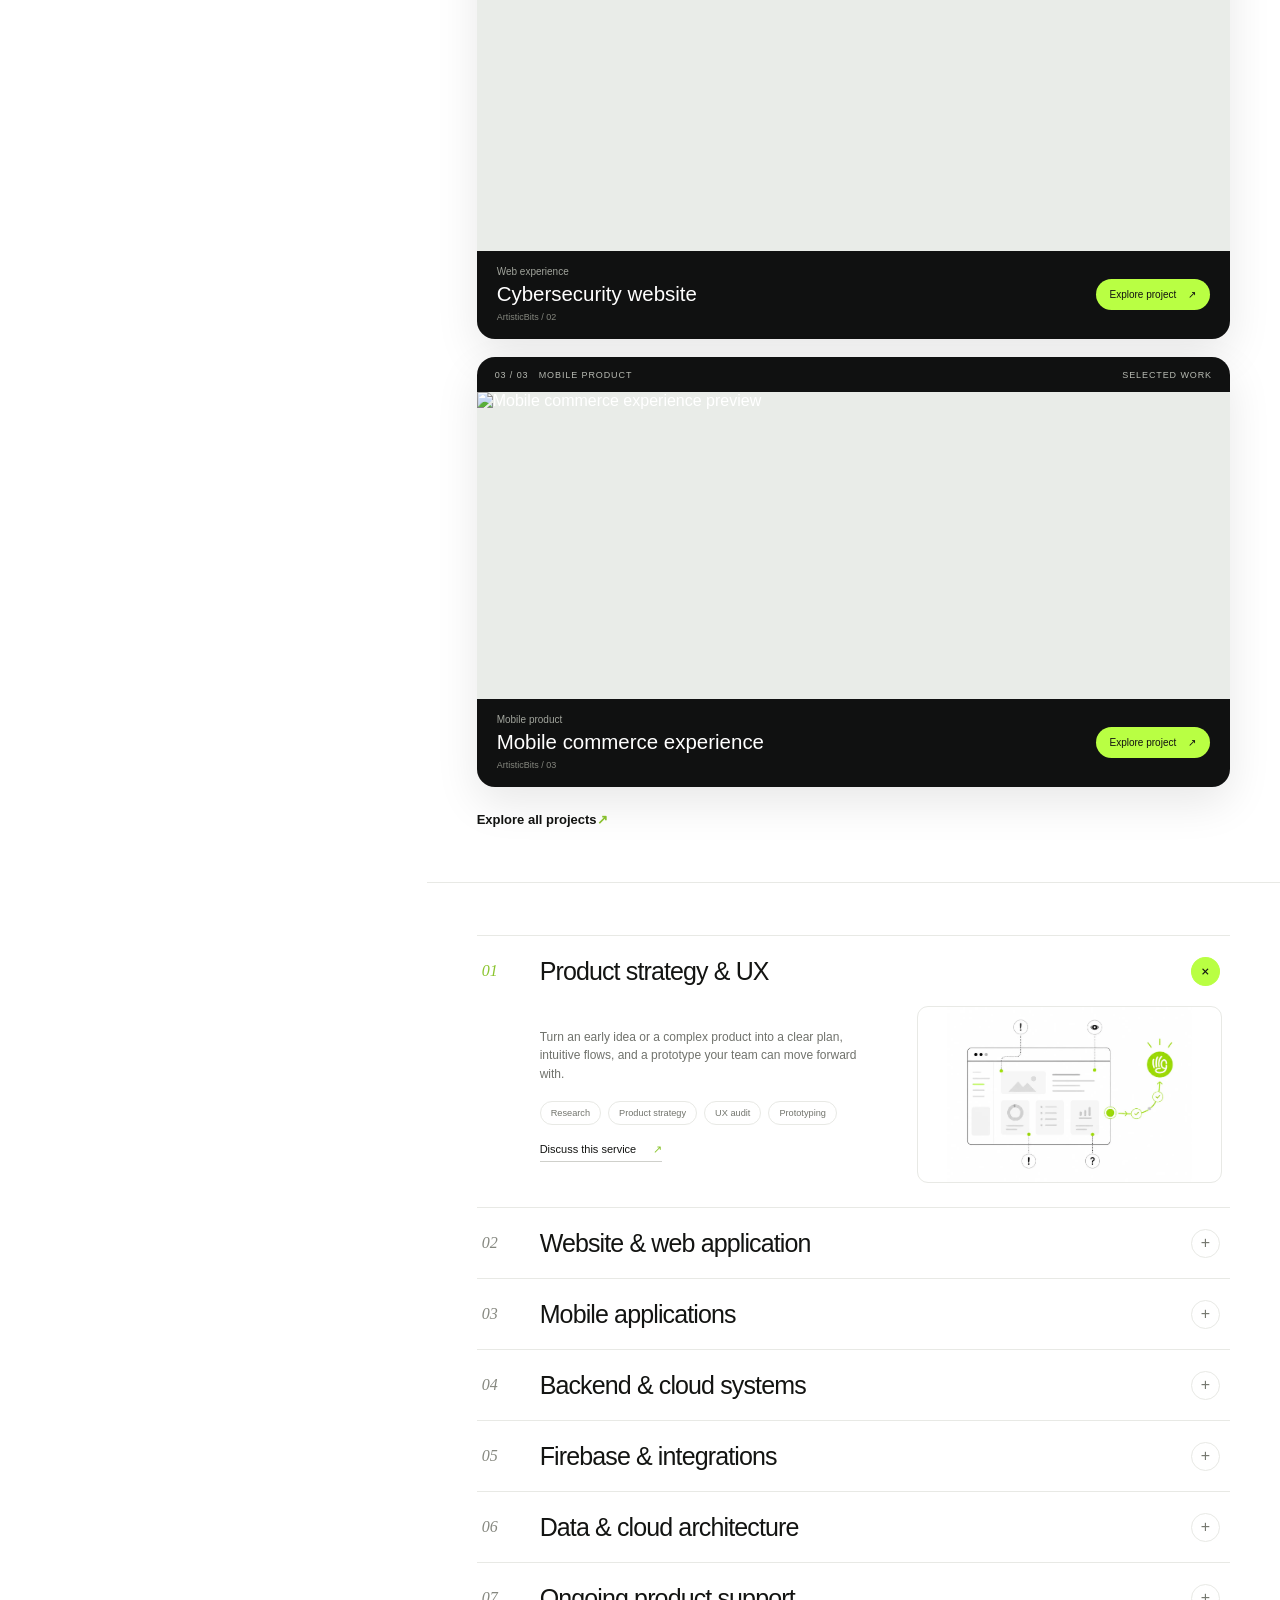
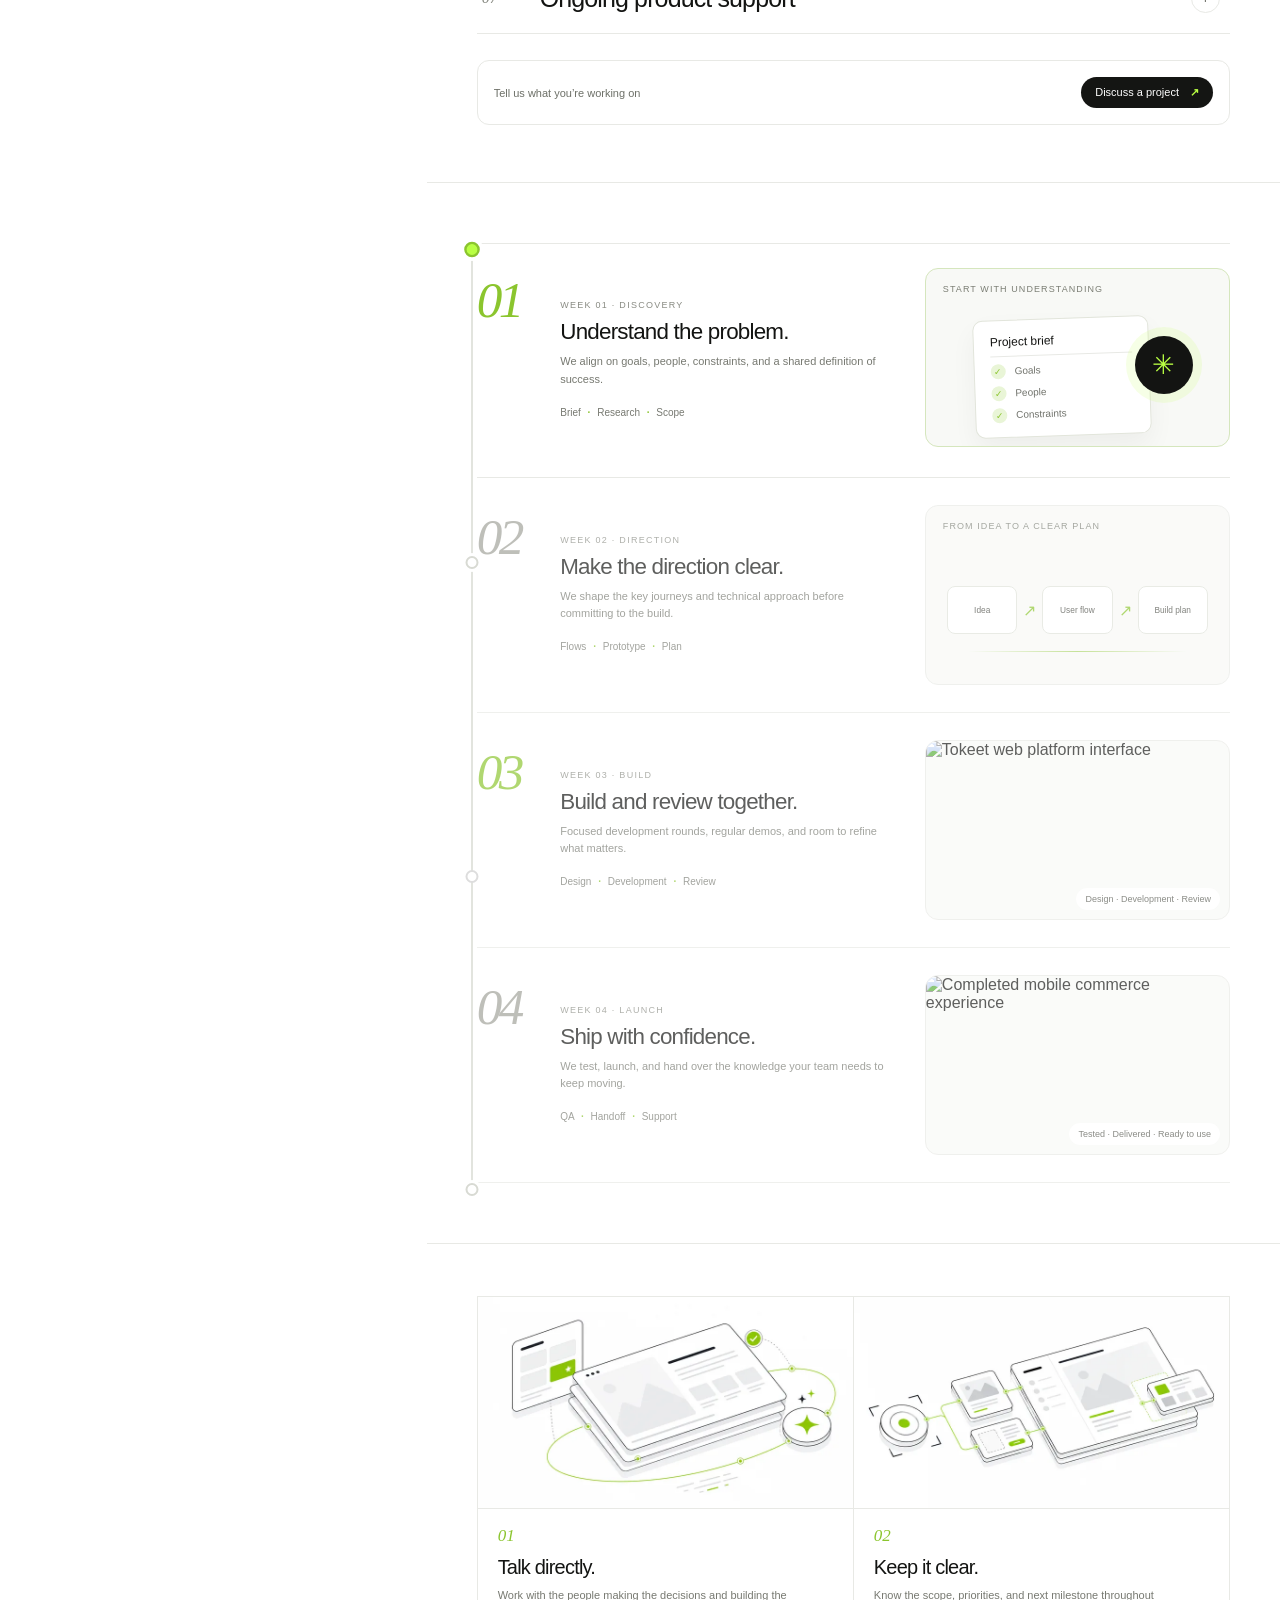
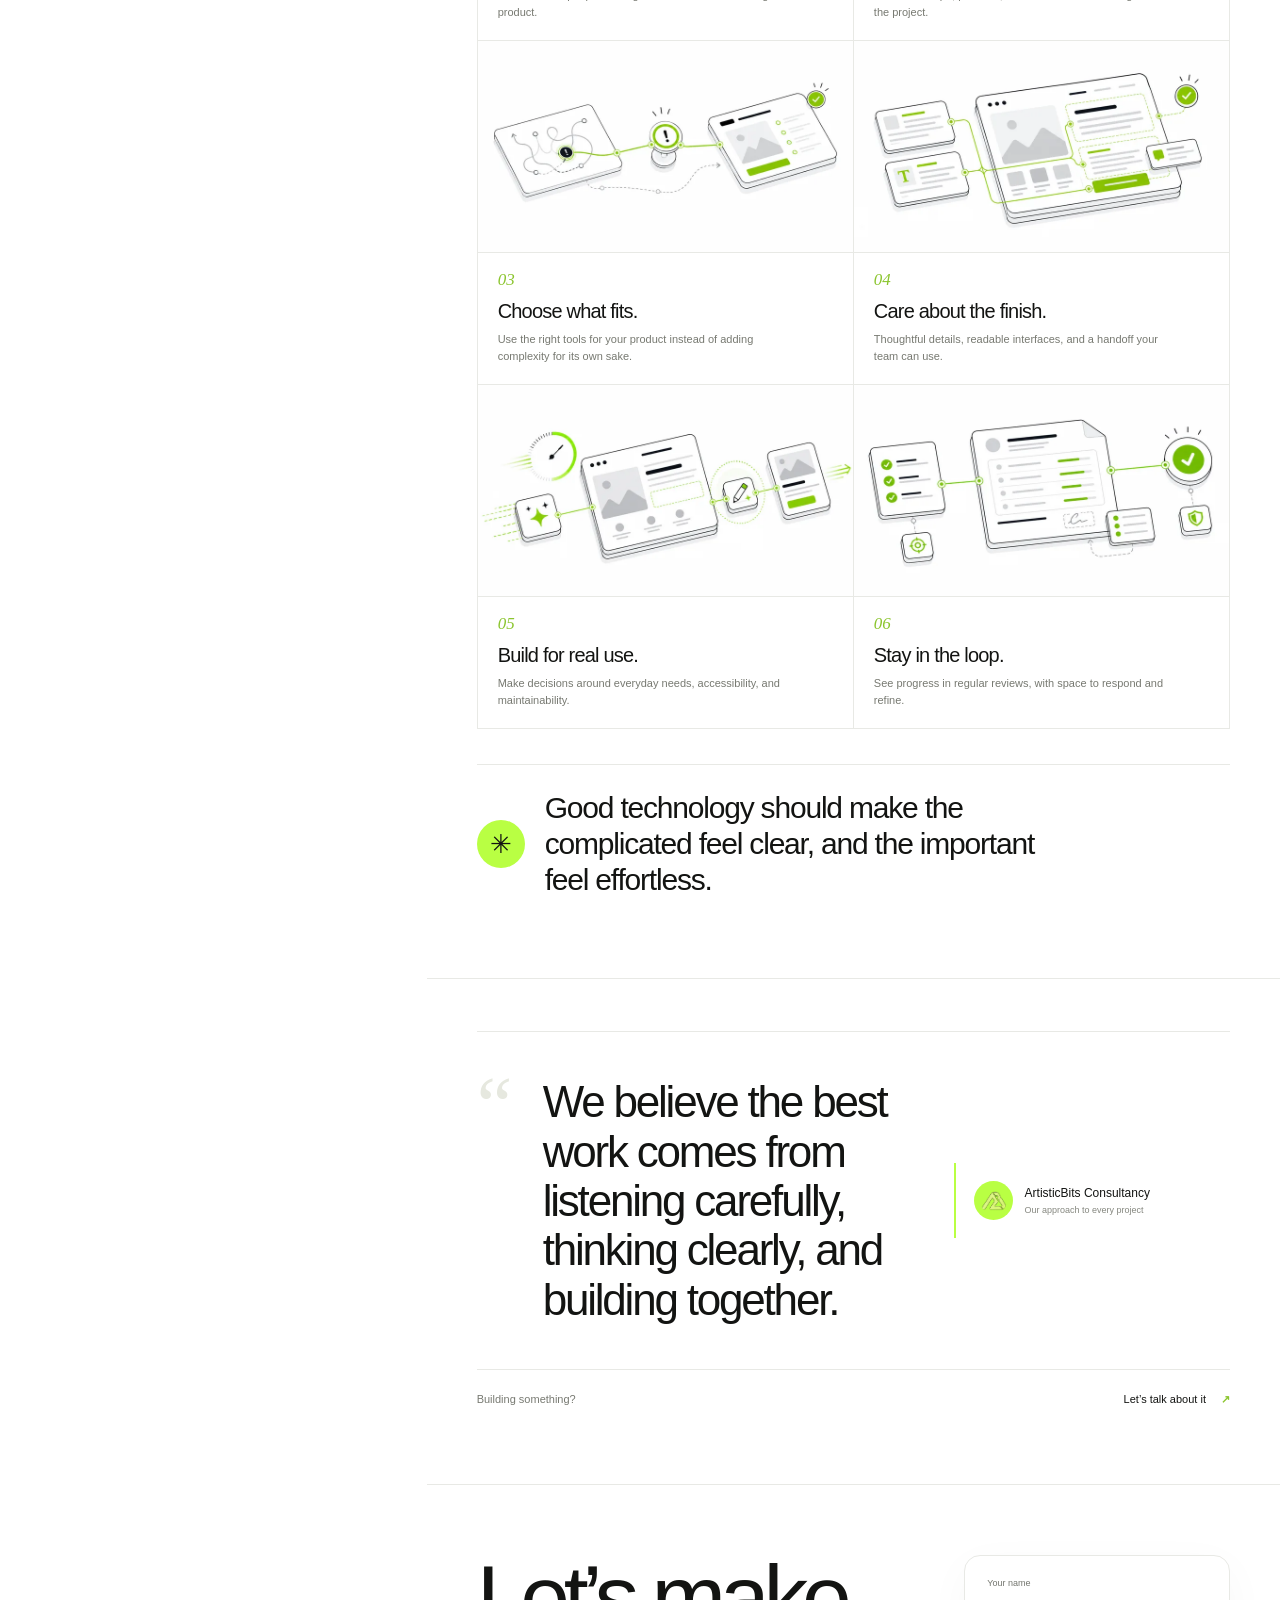
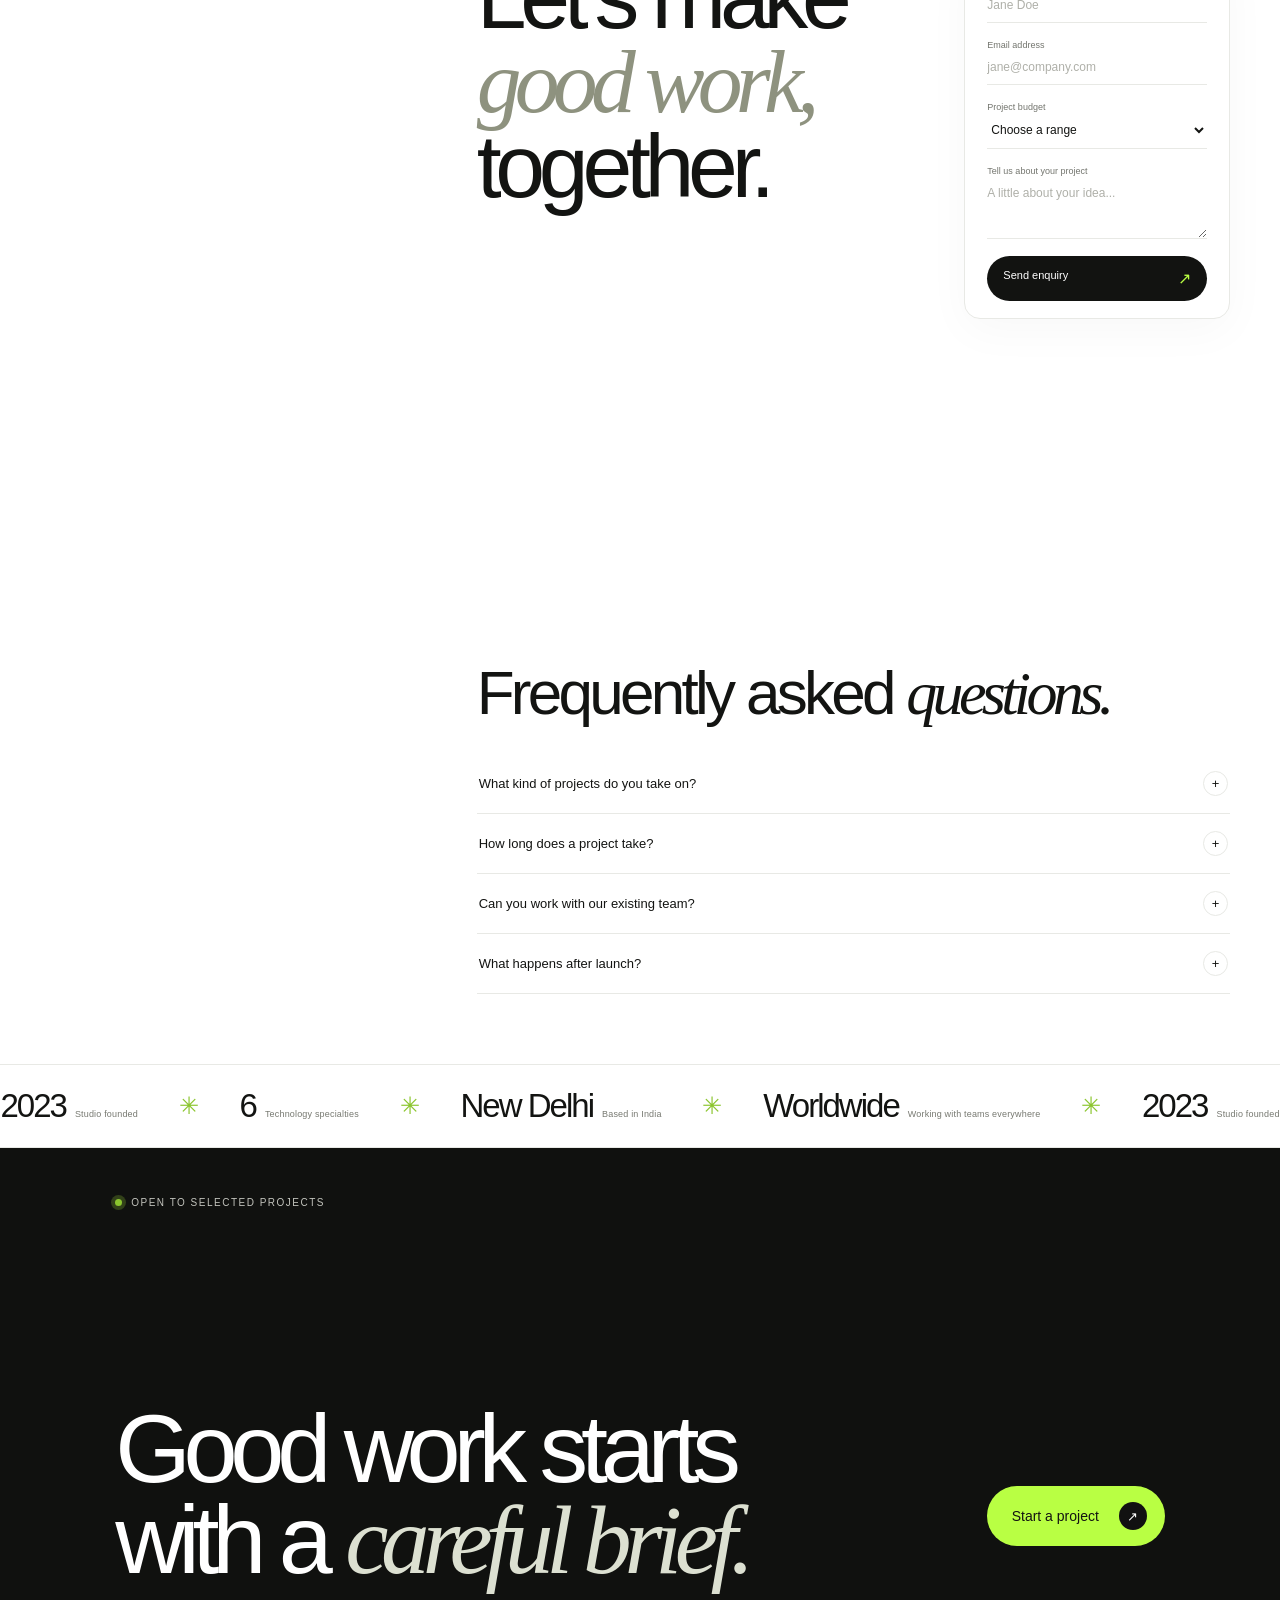
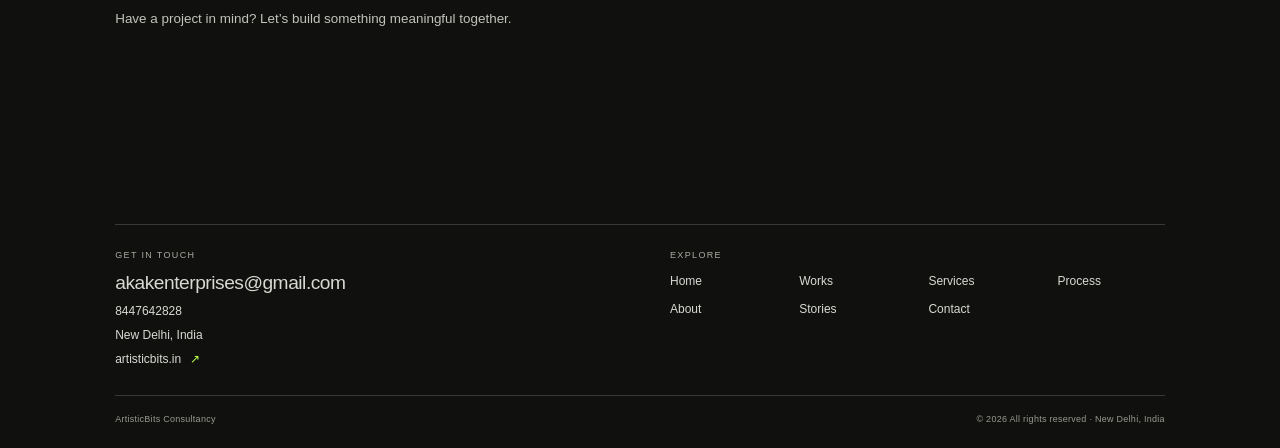
==== commit df7cd094: "Update site domain and contact email" ====
--- a/index.html
+++ b/index.html
@@ -167,7 +167,7 @@
     </section>
     <section class="editorial-section contact-section" id="contact" data-page-section>
       <aside class="section-aside"><div class="section-number">06 <small>of 06</small></div><div class="aside-kicker">Get in touch</div><h2>Tell us <em>about it.</em></h2><p>Whether it’s a new product or a better version of what you have, we’d be glad to hear what you’re building.</p></aside>
-      <div class="section-main contact-main"><div class="contact-top"><h2>Let’s make<br><em>good work,</em><br>together.</h2><form class="contact-form"><label>Your name<input name="name" autocomplete="name" placeholder="Jane Doe" required></label><label>Email address<input name="email" type="email" autocomplete="email" placeholder="jane@company.com" required></label><label>Project budget <select name="budget"><option value="">Choose a range</option><option>Under ₹1 lakh</option><option>₹1–5 lakh</option><option>₹5 lakh+</option><option>Not sure yet</option></select></label><label>Tell us about it<textarea name="project" rows="3" placeholder="A little about your idea..."></textarea></label><button type="submit">Send enquiry <span>↗</span></button><small>Opens your email app with your message ready to send.</small></form></div>
+      <div class="section-main contact-main"><div class="contact-top"><h2>Let’s make<br><em>good work,</em><br>together.</h2><form class="contact-form"><label>Your name<input name="name" autocomplete="name" placeholder="Jane Doe" required></label><label>Email address<input name="email" type="email" autocomplete="email" placeholder="jane@company.com" required></label><label>Project budget <select name="budget"><option value="">Choose a range</option><option>Under ₹1 lakh</option><option>₹1–5 lakh</option><option>₹5 lakh+</option><option>Not sure yet</option></select></label><label>Tell us about your project<textarea name="project" rows="3" placeholder="A little about your idea..."></textarea></label><button type="submit">Send enquiry <span>↗</span></button></form></div>
         <div class="faq-block"><h2>Frequently asked <em>questions.</em></h2><details><summary>What kind of projects do you take on?<span>+</span></summary><p>We work on websites, web applications, mobile apps, and backend systems. Share what you have in mind and we can discuss the best fit.</p></details><details><summary>How long does a project take?<span>+</span></summary><p>Timing depends on the scope. We agree on milestones and a practical schedule before development begins.</p></details><details><summary>Can you work with our existing team?<span>+</span></summary><p>Yes. We can collaborate with your in-house product, design, or engineering team and align on a shared workflow.</p></details><details><summary>What happens after launch?<span>+</span></summary><p>We can provide a clear handoff and discuss ongoing support or future improvements based on what your product needs.</p></details></div>
       </div>
     </section>
@@ -182,7 +182,7 @@
       <a class="pill-button lime footer-cta" href="#contact">Start a project <span aria-hidden="true">↗</span></a>
     </div>
     <div class="footer-directory">
-      <div class="footer-contact"><span class="footer-label">Get in touch</span><a class="footer-email" href="mailto:hello@artisticbits.com">hello@artisticbits.com</a><a href="tel:8447642828">8447642828</a><span>New Delhi, India</span><a href="https://artisticbits.com" target="_blank" rel="noopener noreferrer">artisticbits.com <b aria-hidden="true">↗</b></a></div>
+      <div class="footer-contact"><span class="footer-label">Get in touch</span><a class="footer-email" href="https://mail.google.com/mail/?view=cm&amp;fs=1&amp;to=akakenterprises%40gmail.com">akakenterprises@gmail.com</a><a href="tel:8447642828">8447642828</a><span>New Delhi, India</span><a href="https://artisticbits.in" target="_blank" rel="noopener noreferrer">artisticbits.in <b aria-hidden="true">↗</b></a></div>
       <nav class="footer-nav" aria-label="Footer navigation"><span class="footer-label">Explore</span><div><a href="#top">Home</a><a href="#work">Works</a><a href="#services">Services</a><a href="#process">Process</a><a href="#benefits">About</a><a href="#stories">Stories</a><a href="#contact">Contact</a></div></nav>
     </div>
     <div class="footer-bottom"><span>ArtisticBits Consultancy</span><span>© <time data-current-year datetime="2026">2026</time> All rights reserved · New Delhi, India</span></div>
